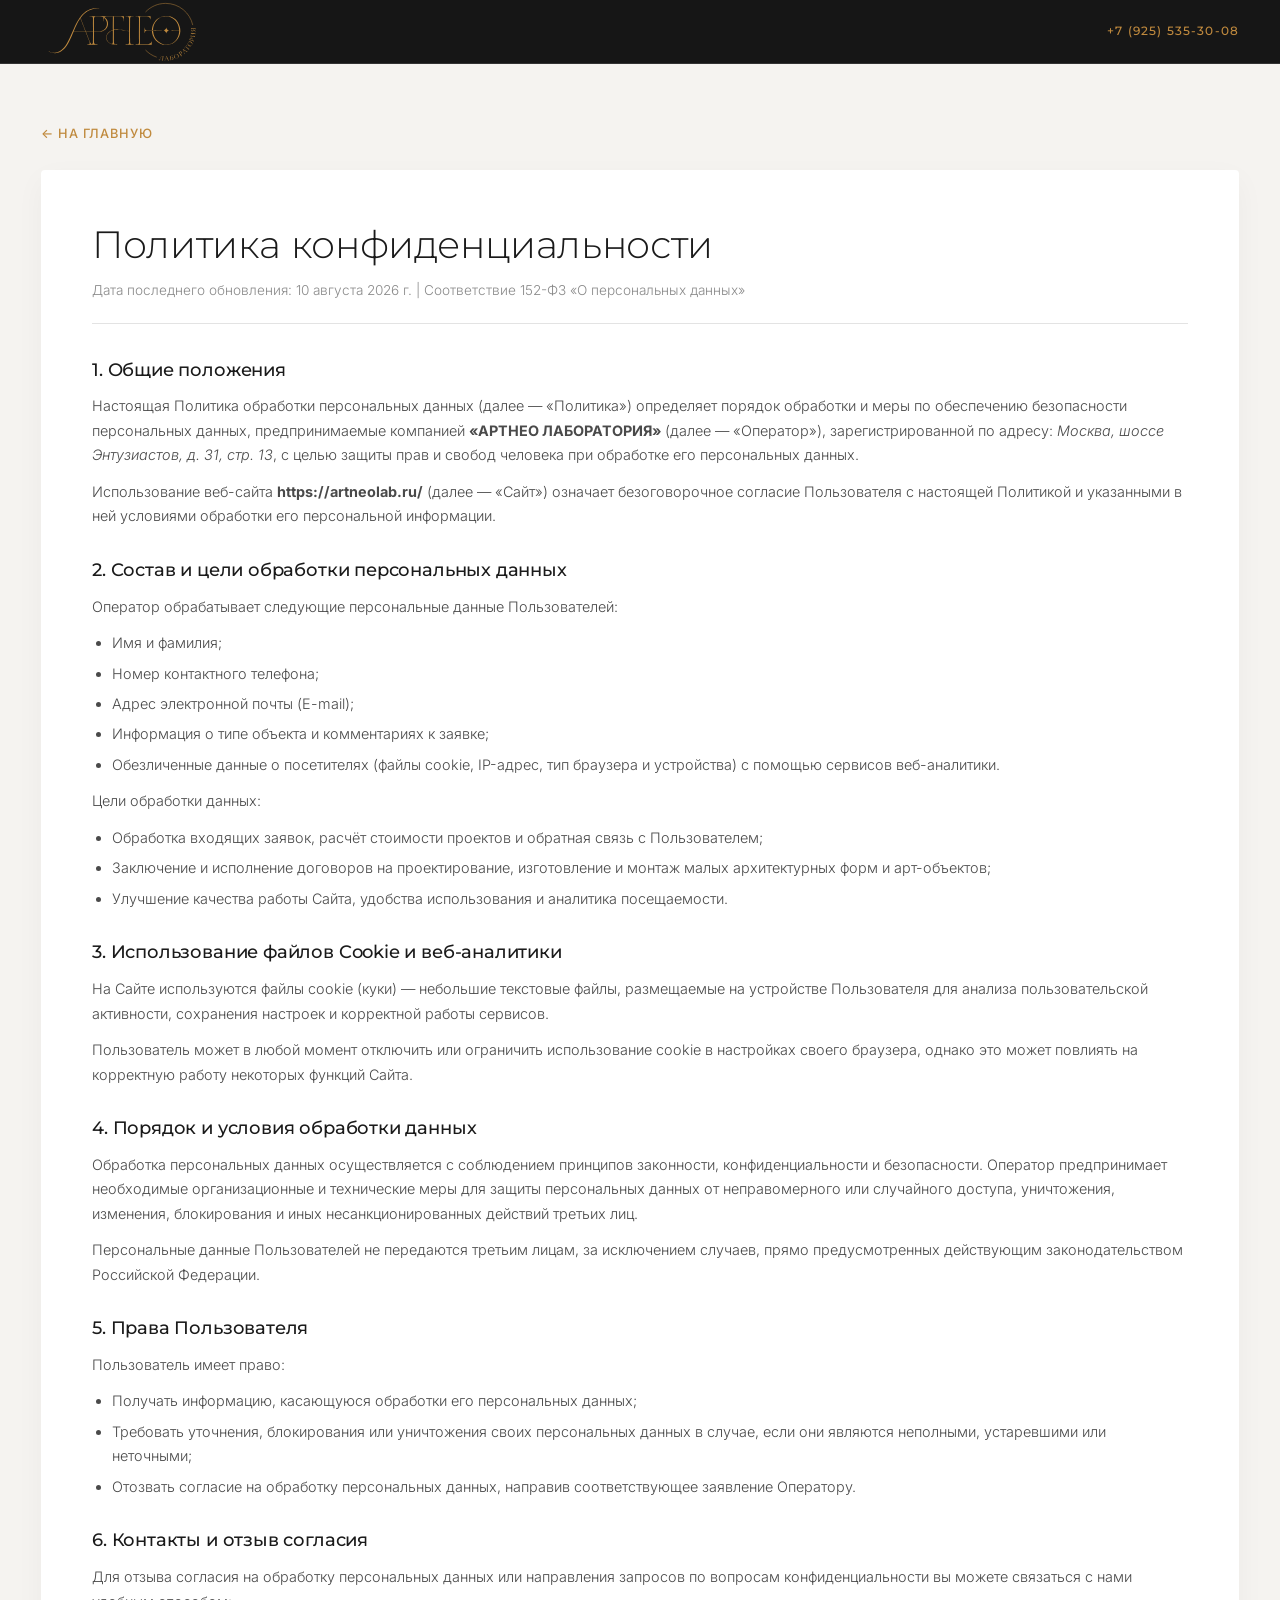
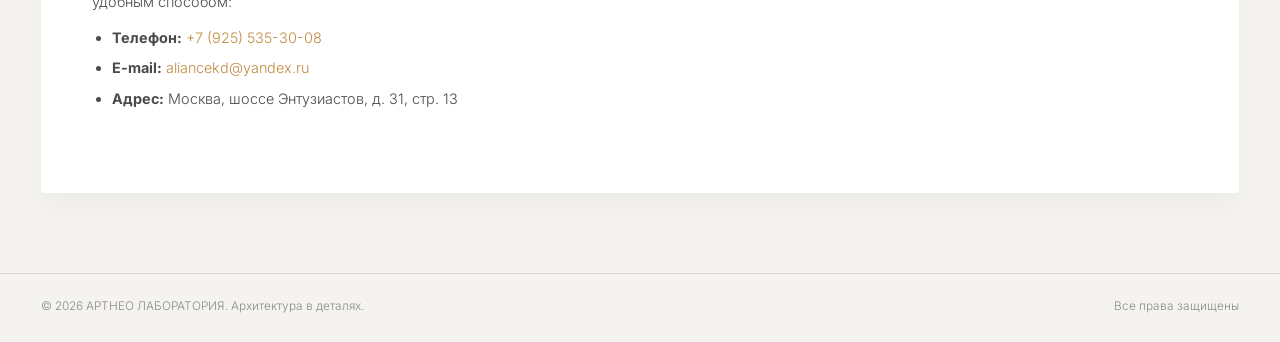
==== privacy.html @ c633f337 "Update site: navigation menu, SEO meta tags, 152-FZ privacy policy, cookie banner, webp optimization" ====
<!DOCTYPE html>
<html lang="ru">
<head>
<meta charset="UTF-8">
<meta name="viewport" content="width=device-width, initial-scale=1">
<title>Политика конфиденциальности — АРТНЕО ЛАБОРАТОРИЯ</title>
<meta name="description" content="Политика обработки персональных данных и конфиденциальности компании АРТНЕО ЛАБОРАТОРИЯ.">
<meta name="robots" content="noindex, follow">
<link rel="icon" href="assets/icons/favicon.svg" type="image/svg+xml">
<link rel="preconnect" href="https://fonts.googleapis.com">
<link rel="preconnect" href="https://fonts.gstatic.com" crossorigin>
<link href="https://fonts.googleapis.com/css2?family=Montserrat:wght@300;400;500;600&family=Inter:wght@300;400;500&display=swap" rel="stylesheet">
<link rel="stylesheet" href="css/styles.css">
<style>
.privacy-page { padding: 120px 0 80px; background: var(--light); color: var(--txt-dark); }
.privacy-card { background: #fff; padding: clamp(30px, 4vw, 60px); border-radius: 4px; box-shadow: 0 10px 30px rgba(0,0,0,0.04); }
.privacy-card h1 { font-size: clamp(1.8rem, 3vw, 2.6rem); margin-bottom: 12px; color: var(--txt-dark); }
.privacy-card p.subtitle { font-size: .85rem; color: var(--txt-soft); margin-bottom: 35px; border-bottom: 1px solid var(--line-l); padding-bottom: 20px; }
.privacy-section { margin-bottom: 30px; }
.privacy-section h2 { font-size: 1.15rem; font-weight: 500; margin-bottom: 14px; color: var(--txt-dark); }
.privacy-section p, .privacy-section ul { font-size: .9rem; line-height: 1.7; color: #4a4a4a; margin-bottom: 12px; }
.privacy-section ul { padding-left: 20px; list-style: disc; }
.privacy-section li { margin-bottom: 6px; }
.back-link { display: inline-flex; align-items: center; gap: 8px; color: var(--gold); font-size: .8rem; font-weight: 500; text-transform: uppercase; letter-spacing: .08em; margin-bottom: 25px; transition: color .3s; }
.back-link:hover { color: var(--gold-2); }
</style>
</head>
<body>

<!-- Header -->
<header class="header is-stuck" id="header">
  <div class="wrap header__inner">
    <a href="index.html" class="logo" aria-label="АРТНЕО ЛАБОРАТОРИЯ">
      <img src="assets/icons/logo-mark.svg" alt="АРТНЕО ЛАБОРАТОРИЯ">
    </a>
    <div class="header__right">
      <a href="tel:+79255353008" class="header__phone">+7 (925) 535-30-08</a>
    </div>
  </div>
</header>

<main class="privacy-page">
  <div class="wrap">
    <a href="index.html" class="back-link">&larr; На главную</a>
    
    <article class="privacy-card">
      <h1>Политика конфиденциальности</h1>
      <p class="subtitle">Дата последнего обновления: 10 августа 2026 г. | Соответствие 152-ФЗ «О персональных данных»</p>

      <div class="privacy-section">
        <h2>1. Общие положения</h2>
        <p>Настоящая Политика обработки персональных данных (далее — «Политика») определяет порядок обработки и меры по обеспечению безопасности персональных данных, предпринимаемые компанией <strong>«АРТНЕО ЛАБОРАТОРИЯ»</strong> (далее — «Оператор»), зарегистрированной по адресу: <em>Москва, шоссе Энтузиастов, д. 31, стр. 13</em>, с целью защиты прав и свобод человека при обработке его персональных данных.</p>
        <p>Использование веб-сайта <strong>https://artneolab.ru/</strong> (далее — «Сайт») означает безоговорочное согласие Пользователя с настоящей Политикой и указанными в ней условиями обработки его персональной информации.</p>
      </div>

      <div class="privacy-section">
        <h2>2. Состав и цели обработки персональных данных</h2>
        <p>Оператор обрабатывает следующие персональные данные Пользователей:</p>
        <ul>
          <li>Имя и фамилия;</li>
          <li>Номер контактного телефона;</li>
          <li>Адрес электронной почты (E-mail);</li>
          <li>Информация о типе объекта и комментариях к заявке;</li>
          <li>Обезличенные данные о посетителях (файлы cookie, IP-адрес, тип браузера и устройства) с помощью сервисов веб-аналитики.</li>
        </ul>
        <p>Цели обработки данных:</p>
        <ul>
          <li>Обработка входящих заявок, расчёт стоимости проектов и обратная связь с Пользователем;</li>
          <li>Заключение и исполнение договоров на проектирование, изготовление и монтаж малых архитектурных форм и арт-объектов;</li>
          <li>Улучшение качества работы Сайта, удобства использования и аналитика посещаемости.</li>
        </ul>
      </div>

      <div class="privacy-section">
        <h2>3. Использование файлов Cookie и веб-аналитики</h2>
        <p>На Сайте используются файлы cookie (куки) — небольшие текстовые файлы, размещаемые на устройстве Пользователя для анализа пользовательской активности, сохранения настроек и корректной работы сервисов.</p>
        <p>Пользователь может в любой момент отключить или ограничить использование cookie в настройках своего браузера, однако это может повлиять на корректную работу некоторых функций Сайта.</p>
      </div>

      <div class="privacy-section">
        <h2>4. Порядок и условия обработки данных</h2>
        <p>Обработка персональных данных осуществляется с соблюдением принципов законности, конфиденциальности и безопасности. Оператор предпринимает необходимые организационные и технические меры для защиты персональных данных от неправомерного или случайного доступа, уничтожения, изменения, блокирования и иных несанкционированных действий третьих лиц.</p>
        <p>Персональные данные Пользователей не передаются третьим лицам, за исключением случаев, прямо предусмотренных действующим законодательством Российской Федерации.</p>
      </div>

      <div class="privacy-section">
        <h2>5. Права Пользователя</h2>
        <p>Пользователь имеет право:</p>
        <ul>
          <li>Получать информацию, касающуюся обработки его персональных данных;</li>
          <li>Требовать уточнения, блокирования или уничтожения своих персональных данных в случае, если они являются неполными, устаревшими или неточными;</li>
          <li>Отозвать согласие на обработку персональных данных, направив соответствующее заявление Оператору.</li>
        </ul>
      </div>

      <div class="privacy-section">
        <h2>6. Контакты и отзыв согласия</h2>
        <p>Для отзыва согласия на обработку персональных данных или направления запросов по вопросам конфиденциальности вы можете связаться с нами удобным способом:</p>
        <ul>
          <li><strong>Телефон:</strong> <a href="tel:+79255353008" style="color:var(--gold);">+7 (925) 535-30-08</a></li>
          <li><strong>E-mail:</strong> <a href="mailto:aliancekd@yandex.ru" style="color:var(--gold);">aliancekd@yandex.ru</a></li>
          <li><strong>Адрес:</strong> Москва, шоссе Энтузиастов, д. 31, стр. 13</li>
        </ul>
      </div>
    </article>
  </div>
</main>

<footer class="footer">
  <div class="wrap footer__inner">
    <span>© 2026 АРТНЕО ЛАБОРАТОРИЯ. Архитектура в деталях.</span>
    <span>Все права защищены</span>
  </div>
</footer>

</body>
</html>
---- css/styles.css ----
:root{
  --black:#0D0D0D;
  --black-2:#141414;
  --black-3:#1C1C1C;
  --light:#F5F3F0;
  --light-2:#EAE7E2;
  --white:#FFFFFF;
  --gold:#C08A3E;
  --gold-2:#D9A85C;
  --txt-dark:#1A1A1A;
  --txt-soft:#8A8A8A;
  --txt-light:rgba(255,255,255,.62);
  --line-d:rgba(255,255,255,.12);
  --line-l:rgba(26,26,26,.12);
  --head:96px;
  --ease:cubic-bezier(.22,.61,.36,1);
}

*,*::before,*::after{box-sizing:border-box}
html{scroll-behavior:smooth}
body{
  margin:0;background:var(--black);color:var(--white);
  font-family:'Inter',system-ui,sans-serif;font-size:15px;line-height:1.75;font-weight:300;
  -webkit-font-smoothing:antialiased;overflow-x:hidden;
}
img{max-width:100%;display:block}
a{color:inherit;text-decoration:none}
ul,ol{margin:0;padding:0;list-style:none}
p{margin:0 0 1em}
section[id]{scroll-margin-top:var(--head)}

h1,h2,h3{font-family:'Montserrat',sans-serif;font-weight:300;margin:0;line-height:1.18;letter-spacing:-.01em}
h1{font-size:clamp(2.1rem,4vw,3.9rem)}
h2{font-size:clamp(1.7rem,3vw,2.9rem)}
h3{font-size:.86rem;font-weight:500;letter-spacing:.06em;text-transform:uppercase;line-height:1.45}

.wrap{max-width:1440px;margin:0 auto;padding:0 clamp(20px,3.2vw,56px);width:100%}
.section{padding:clamp(60px,6.5vw,110px) 0}
.section--top0{padding-top:0}
.section--light{background:var(--light);color:var(--txt-dark)}

.eyebrow{
  font-family:'Montserrat',sans-serif;font-size:.66rem;font-weight:500;letter-spacing:.28em;
  text-transform:uppercase;color:var(--gold);margin:0 0 22px;
}
.eyebrow--dark{color:var(--txt-dark);opacity:.55}
.secbar{display:flex;align-items:center;justify-content:space-between;gap:20px;
  padding-bottom:22px;border-bottom:1px solid var(--line-l);margin-bottom:clamp(22px,2.6vw,38px)}
.secbar .eyebrow{margin:0}

/* --------- Кнопки --------- */
.btn{
  display:inline-flex;align-items:center;justify-content:center;gap:12px;
  padding:16px 34px;font-family:'Montserrat',sans-serif;font-size:.68rem;font-weight:500;
  letter-spacing:.18em;text-transform:uppercase;border:1px solid transparent;
  cursor:pointer;transition:.35s var(--ease);
}
.btn--gold{background:var(--gold);color:#fff}
.btn--gold:hover{background:var(--gold-2)}
.btn--link{padding:16px 0;color:#fff;background:none}
.btn--link img{width:22px;transition:.3s var(--ease)}
.btn--link:hover img{transform:translateX(6px)}
.btn--link-dark{color:var(--txt-dark);padding:0;font-size:.64rem}
.btn--wide{width:100%}

/* ================= ШАПКА ================= */
.header{
  position:fixed;inset:0 0 auto 0;z-index:70;height:var(--head);
  display:flex;align-items:center;transition:.4s var(--ease);
  background:linear-gradient(rgba(13,13,13,.72),rgba(13,13,13,0));
}
.header.is-stuck{background:rgba(13,13,13,.96);height:64px;backdrop-filter:blur(10px);border-bottom:1px solid var(--line-d)}
.header__inner{display:flex;align-items:center;justify-content:space-between;gap:24px}
.logo{display:flex;align-items:center;margin-top:12px;transition:.4s var(--ease)}
.logo img{width:230px;max-height:85px;height:auto;object-fit:contain;transition:.4s var(--ease)}
.header.is-stuck .logo{margin-top:0}
.header.is-stuck .logo img{width:170px;max-height:60px}

.nav{display:flex;align-items:center;gap:clamp(18px,2.4vw,42px)}
.nav__link{font-family:'Montserrat',sans-serif;font-size:.64rem;font-weight:400;
  letter-spacing:.2em;text-transform:uppercase;color:rgba(255,255,255,.72);
  padding:6px 0;border-bottom:1px solid transparent;transition:.3s var(--ease)}
.nav__link:hover{color:#fff}
.nav__link.is-active{color:#fff;border-bottom-color:var(--gold)}
.nav__phone--mob{display:none}

.header__right{display:flex;align-items:center;gap:18px}
.header__phone{font-family:'Montserrat',sans-serif;font-size:.72rem;font-weight:500;letter-spacing:.1em;color:var(--gold);transition:color .3s var(--ease)}
.header__phone:hover{color:var(--gold-2)}
.burger{display:none;width:42px;height:42px;border-radius:50%;background:var(--black-3);border:1px solid var(--line-d);
  position:relative;cursor:pointer;flex:none;transition:.3s var(--ease)}
.burger:hover{background:var(--gold);border-color:var(--gold)}
.burger span{position:absolute;left:12px;width:18px;height:1.4px;background:#fff;transition:.3s var(--ease)}
.burger span:nth-child(1){top:15px}.burger span:nth-child(2){top:20px}.burger span:nth-child(3){top:25px}
.burger.is-open span:nth-child(1){transform:translateY(5px) rotate(45deg)}
.burger.is-open span:nth-child(2){opacity:0}
.burger.is-open span:nth-child(3){transform:translateY(-5px) rotate(-45deg)}
.overlay{position:fixed;inset:0;background:rgba(13,13,13,.7);opacity:0;visibility:hidden;transition:.35s;z-index:65}
.overlay.is-visible{opacity:1;visibility:visible}

/* ================= HERO ================= */
.hero{position:relative;min-height:100svh;display:flex;align-items:center;overflow:hidden;background:var(--black)}
.hero__media{position:absolute;inset:0}
.hero__media img{width:100%;height:100%;object-fit:cover}
.hero__media::after{content:"";position:absolute;inset:0;
  background:linear-gradient(90deg,rgba(10,10,10,.94) 0%,rgba(10,10,10,.72) 38%,rgba(10,10,10,.15) 78%),
             linear-gradient(rgba(10,10,10,.55),rgba(10,10,10,.2) 40%,rgba(10,10,10,.75))}
.hero__inner{position:relative;z-index:2;padding-top:var(--head)}
.hero h1{margin-bottom:26px;max-width:14em}
.hero__lead{color:var(--txt-light);font-size:.92rem;line-height:1.95;margin-bottom:34px}
.hero__actions{display:flex;flex-wrap:wrap;align-items:center;gap:clamp(14px,2vw,34px)}
.marquee{position:absolute;left:0;bottom:0;width:100%;z-index:2;overflow:hidden;
  display:flex;white-space:nowrap;padding:16px 0;
  border-top:1px solid rgba(255,255,255,.06);background:rgba(10,10,10,.4)}
.marquee__track{display:flex;animation:marquee 45s linear infinite}
.marquee:hover .marquee__track{animation-play-state:paused}
.marquee span{font-family:'Montserrat',sans-serif;font-size:.62rem;font-weight:400;
  letter-spacing:.26em;text-transform:uppercase;color:rgba(255,255,255,.45)}
.marquee i{font-style:normal;color:var(--gold);margin:0 14px}
@keyframes marquee{0%{transform:translateX(0)}100%{transform:translateX(-50%)}}

/* ================= О КОМПАНИИ + ЦИФРЫ ================= */
.about{display:grid;grid-template-columns:1fr 1fr;background:var(--black-2);align-items:stretch}
.about__left{display:flex;flex-direction:column;justify-content:center;
  gap:clamp(60px,10vw,140px);
  padding-top:clamp(60px,8vw,110px);padding-bottom:clamp(60px,8vw,110px);
  padding-left:clamp(20px,3.2vw,56px);
  padding-right:max(clamp(20px,3.2vw,56px), calc((100vw - 1440px)/2 + clamp(20px,3.2vw,56px)))}
.about h2{margin-bottom:30px}
.stats{display:flex;flex-wrap:wrap;gap:clamp(34px,5vw,70px);min-width:170px}
.stats__num{display:block;font-family:'Montserrat',sans-serif;font-size:clamp(2.6rem,4.6vw,4.2rem);
  font-weight:300;color:var(--gold);line-height:1}
.stats__num i{font-style:normal}
.stats__txt{display:block;font-size:.82rem;color:var(--txt-light);line-height:1.5;margin-top:8px}

.about__media{position:relative;margin:0;overflow:hidden}
.about__media img{width:100%;height:100%;object-fit:cover;transition:transform 1.4s var(--ease)}
.about__media::after{content:"";position:absolute;inset:0;pointer-events:none;
  background:linear-gradient(270deg,var(--black-2) 0%,rgba(20,20,20,.65) 24%,transparent 55%),
             linear-gradient(0deg,var(--black-2) 0%,transparent 20%),
             linear-gradient(180deg,var(--black-2) 0%,transparent 20%)}
.about__media:hover img{transform:scale(1.04)}

/* ================= ПРОЕКТЫ (мозаика) ================= */
.mosaic{display:grid;grid-template-columns:1.15fr 1fr 1fr;grid-auto-rows:clamp(180px,17vw,250px);gap:clamp(10px,1.1vw,18px)}
.pcard{position:relative;overflow:hidden;background:var(--black-3)}
.pcard--tall{grid-row:span 2}
.pcard a{display:block;height:100%}
.pcard img{width:100%;height:100%;object-fit:cover;transition:transform 1.1s var(--ease)}
.pcard::after{content:"";position:absolute;inset:0;pointer-events:none;
  background:linear-gradient(transparent 42%,rgba(8,8,8,.82))}
.pcard:hover img{transform:scale(1.06)}
.pcard__body{position:absolute;left:clamp(16px,1.6vw,26px);bottom:clamp(16px,1.6vw,24px);z-index:2;color:#fff}
.pcard__body h3{margin-bottom:5px}
.pcard__body p{margin:0;font-size:.74rem;color:rgba(255,255,255,.6)}
.pcard__arrow{position:absolute;right:clamp(16px,1.6vw,26px);bottom:clamp(16px,1.6vw,24px);z-index:2;
  width:34px;height:34px;display:grid;place-items:center;opacity:.55;transition:.35s var(--ease)}
.pcard__arrow img{width:22px}
.pcard:hover .pcard__arrow{opacity:1;transform:translateX(5px)}

/* ================= БЕГУЩАЯ СТРОКА ================= */
.ticker{
  width:100%;
  overflow:hidden;
  background:var(--black-2);
  border:1px solid var(--line-d);
  padding:16px 0;
  margin-top:clamp(20px,2.2vw,32px);
  user-select:none;
}
.ticker__track{
  display:flex;
  width:max-content;
  animation:ticker 34s linear infinite;
}
.ticker:hover .ticker__track{
  animation-play-state:paused;
}
.ticker__group{
  display:flex;
  align-items:center;
  white-space:nowrap;
  flex-shrink:0;
}
.ticker__group span{
  font-family:'Montserrat',sans-serif;
  font-size:clamp(.8rem,1.05vw,1rem);
  font-weight:500;
  letter-spacing:.16em;
  text-transform:uppercase;
  color:rgba(255,255,255,.9);
}
.ticker__sep{
  font-style:normal;
  color:var(--gold);
  margin:0 clamp(20px,2.5vw,36px);
  font-size:.72rem;
  flex:none;
  display:inline-block;
  opacity:.9;
}
@keyframes ticker{
  0%{transform:translateX(0);}
  100%{transform:translateX(-50%);}
}

/* ================= НАПРАВЛЕНИЯ ================= */
.dirs{display:grid;grid-template-columns:repeat(6,1fr);gap:clamp(10px,1.1vw,18px)}
.dir{position:relative;display:block;overflow:hidden;aspect-ratio:3/4;background:var(--black-3)}
.dir img{width:100%;height:100%;object-fit:cover;transition:transform 1.1s var(--ease)}
.dir::after{content:"";position:absolute;inset:0;background:linear-gradient(transparent 38%,rgba(8,8,8,.88))}
.dir:hover img{transform:scale(1.07)}
.dir h3{
  position:absolute;left:10px;right:10px;bottom:14px;z-index:2;
  color:#fff;
  font-size:clamp(.82rem,0.92vw,1.02rem);
  letter-spacing:.03em;
  font-weight:600;
  line-height:1.22;
  text-shadow:0 2px 8px rgba(0,0,0,0.85);
  word-break:break-word;
  transform-origin:left bottom;
  transition:all .35s var(--ease);
}
.dir:hover h3{
  color:var(--gold);
  font-size:clamp(.92rem,1.05vw,1.16rem);
  transform:translateY(-2px);
}

.ggrid{
  display:grid;
  grid-template-columns:repeat(4,1fr);
  grid-template-rows:repeat(4,clamp(140px,13.5vw,210px));
  gap:clamp(12px,1.2vw,20px);
}
.gcard{position:relative;margin:0;overflow:hidden;cursor:zoom-in;background:var(--light-2)}
.gcard:nth-child(1){grid-column:1 / 3;grid-row:1 / 3}
.gcard:nth-child(2){grid-column:3 / 4;grid-row:1 / 3}
.gcard:nth-child(3){grid-column:4 / 5;grid-row:1 / 2}
.gcard:nth-child(4){grid-column:4 / 5;grid-row:2 / 4}
.gcard:nth-child(5){grid-column:1 / 2;grid-row:3 / 4}
.gcard:nth-child(6){grid-column:2 / 3;grid-row:3 / 5}
.gcard:nth-child(7){grid-column:3 / 4;grid-row:3 / 4}
.gcard:nth-child(8){grid-column:1 / 2;grid-row:4 / 5}
.gcard:nth-child(9){grid-column:3 / 5;grid-row:4 / 5}
.gcard img, .gcard video{width:100%;height:100%;object-fit:cover;transition:transform 1.1s var(--ease);display:block}
.gcard:hover img, .gcard:hover video{transform:scale(1.06)}

/* Видео-плашка VK Fest */
.gcard__video-overlay{
  position:absolute;inset:0;
  background:rgba(0,0,0,0.80);
  display:flex;align-items:center;justify-content:center;
  pointer-events:none;z-index:2;
  transition:background .35s var(--ease);
}
.gcard:hover .gcard__video-overlay{
  background:rgba(0,0,0,0.65);
}
.gcard__badge{
  padding:14px 30px;
  background:var(--gold);
  color:#fff;
  display:inline-flex;align-items:center;justify-content:center;
  text-align:center;
  border-radius:2px;
  box-shadow:0 8px 24px rgba(0,0,0,0.4);
  transition:transform .35s var(--ease), background .35s var(--ease);
}
.gcard__badge span{
  font-family:'Montserrat',sans-serif;
  font-size:.85rem;
  font-weight:600;
  letter-spacing:.14em;
  text-transform:uppercase;
}
.gcard:hover .gcard__badge{
  transform:scale(1.08);
  background:var(--gold-2);
}

/* Плашка Видео с золотой иконкой */
.gcard__play-tag{
  position:absolute;right:14px;bottom:14px;z-index:4;
  background:rgba(20,20,20,0.85);
  backdrop-filter:blur(6px);
  padding:6px 12px;
  border-radius:3px;
  display:inline-flex;align-items:center;gap:8px;
  color:#fff;
  font-family:'Montserrat',sans-serif;
  font-size:.7rem;
  font-weight:400;
  letter-spacing:.05em;
  pointer-events:none;
  box-shadow:0 4px 16px rgba(0,0,0,0.4);
  transition:transform .35s var(--ease), background .35s var(--ease);
}
.gcard__play-tag svg{
  width:16px;height:16px;
  flex:none;
  display:block;
}
.gcard:hover .gcard__play-tag{
  transform:scale(1.05);
  background:rgba(10,10,10,0.95);
}

/* ================= КАК МЫ РАБОТАЕМ ================= */
.process{background:var(--black-2);position:relative;overflow:hidden}
.process .wrap{position:relative;z-index:1}
.process__bg-statue{position:absolute;top:0;right:6%;height:130%;object-fit:contain;transform:scaleX(-1);opacity:0.35;pointer-events:none;z-index:0}
.process .eyebrow{margin-bottom:clamp(30px,3.4vw,52px)}
.steps{display:grid;grid-template-columns:repeat(5,1fr);gap:clamp(16px,2vw,34px)}
.step{padding-right:clamp(12px,1.6vw,26px);border-right:1px solid var(--line-d)}
.step:last-child{border-right:0}
.step__num{display:block;font-family:'Montserrat',sans-serif;font-size:clamp(1.7rem,2.4vw,2.4rem);
  font-weight:300;color:var(--gold);line-height:1;margin-bottom:16px}
.step h3{color:#fff;margin-bottom:10px}
.step p{margin:0;font-size:.76rem;color:var(--txt-light);line-height:1.7}

/* ================= ЗАЯВКА + КОНТАКТЫ ================= */
.cta{background:var(--light);color:var(--txt-dark);position:relative;overflow:hidden;padding-bottom:0 !important;}
.cta__grid{display:grid;grid-template-columns:1.1fr 1fr;gap:clamp(30px,4.5vw,70px);align-items:center;}

/* Left Column */
.cta__left{padding:60px 0;}
.cta__eyebrow{font-size:.7rem;text-transform:uppercase;letter-spacing:.08em;color:var(--gold);display:flex;align-items:center;gap:15px;margin-bottom:30px}
.cta__eyebrow::before{content:"";width:40px;height:1px;background:var(--gold)}
.cta__left h2{font-family:'Montserrat',sans-serif;font-size:clamp(2.4rem,4.5vw,3.6rem);line-height:1.15;font-weight:300;font-style:normal;color:var(--txt-dark);margin-bottom:20px;letter-spacing:-.02em}
.cta__left h2 .cta__gold{color:var(--gold);font-style:normal}
.cta__sub{font-size:.85rem;line-height:1.6;color:var(--txt-soft);margin-bottom:45px;max-width:320px}

.cta__contacts{border-top:1px solid var(--line-l);padding-top:20px}
.cline-row{display:flex;align-items:center;border-bottom:1px solid var(--line-l);padding:14px 0}
.cline-lbl{font-size:.65rem;text-transform:uppercase;letter-spacing:.05em;color:var(--txt-soft);width:120px;flex:none}
.cline{font-size:.85rem;color:var(--txt-dark);transition:.3s;text-decoration:none}
.cline:hover{color:var(--gold)}
.cline--static:hover{color:inherit}

/* Right Column (Form) */
.cta__right{background:#0a0c0b;color:#fff;padding:45px 55px;display:flex;flex-direction:column;justify-content:center;margin:30px 0;width:100%;}

/* Bottom Logo */
.cta__logo-bottom{display:flex;justify-content:center;padding:35px 0 50px;width:100%;}
.cta__logo-bottom .cta__logo{width:160px !important;height:auto;filter:drop-shadow(0 10px 20px rgba(0,0,0,0.12));}
.form__title{font-size:2.2rem;font-weight:400;color:var(--gold);font-family:'Lora',serif;margin-bottom:25px}

.form--dark .form__row{display:grid;grid-template-columns:1fr 1fr;gap:20px;margin-bottom:15px}
.form--dark .field{display:block;margin-bottom:15px}
.form--dark .field--full{margin-bottom:20px}
.form--dark .field__lbl{display:block;font-size:.6rem;text-transform:uppercase;letter-spacing:.05em;color:#7a7d7b;margin-bottom:8px}

.form--dark input, .form--dark select, .form--dark textarea{
  width:100%;padding:10px 0;background:transparent;border:none;border-bottom:1px solid #2a2c2b;
  color:#fff;font-family:inherit;font-size:.9rem;transition:.3s var(--ease);
}
.form--dark input:focus, .form--dark select:focus, .form--dark textarea:focus{
  outline:none;border-color:var(--gold)
}
.form--dark select{appearance:none;cursor:pointer;background:url('data:image/svg+xml;utf8,<svg width="10" height="6" fill="none" xmlns="http://www.w3.org/2000/svg"><path d="M1 1l4 4 4-4" stroke="%237a7d7b" stroke-width="1.5"/></svg>') no-repeat right center}
.form--dark select option{background:#0a0c0b;color:#fff}
.form--dark input::placeholder{color:#5a5c5b}

.form__footer{display:flex;justify-content:space-between;align-items:flex-end;margin-top:20px;padding-top:15px}
.form__policy{font-size:.65rem;color:#5a5c5b;max-width:180px;line-height:1.5}
.btn--text{background:none;border:none;color:#fff;font-size:.7rem;text-transform:uppercase;letter-spacing:.08em;font-weight:600;display:flex;align-items:center;gap:12px;cursor:pointer;padding:0;transition:.3s}
.btn--text:hover{color:var(--gold)}
.btn--text img{width:16px}
.field__error{display:none;font-style:normal;font-size:.72rem;color:#B4552F;margin-top:5px}
.field.has-error .field__error{display:block}
.field.has-error input{border-color:#B4552F}
.form__status{margin:10px 0 0;font-size:.8rem;color:var(--gold)}

/* ================= ПОДВАЛ ================= */
.footer{background:var(--light);padding:22px 0 26px;border-top:1px solid var(--line-l);
  color:var(--txt-soft);font-size:.74rem}
.footer__inner{display:flex;justify-content:space-between;gap:16px;flex-wrap:wrap}
.footer a:hover{color:var(--gold)}

/* ================= ЛАЙТБОКС ================= */
.lightbox{position:fixed;inset:0;z-index:90;background:rgba(8,8,8,.95);
  display:none;align-items:center;justify-content:center;padding:40px}
.lightbox.is-open{display:flex}
.lightbox img{max-width:90vw;max-height:86vh;object-fit:contain}
.lightbox__close,.lightbox__nav{position:absolute;background:none;border:0;color:#fff;cursor:pointer;line-height:1}
.lightbox__close{top:20px;right:28px;font-size:2.4rem}
.lightbox__nav{top:50%;transform:translateY(-50%);font-size:3.2rem;padding:0 18px;opacity:.65}
.lightbox__nav:hover{opacity:1}
.lightbox__nav--prev{left:6px}.lightbox__nav--next{right:6px}

/* ================= АНИМАЦИЯ ================= */
.reveal{opacity:0;transform:translateY(26px);transition:opacity .85s var(--ease),transform .85s var(--ease)}
.reveal.is-visible{opacity:1;transform:none}
@media (prefers-reduced-motion:reduce){.reveal{opacity:1;transform:none;transition:none}html{scroll-behavior:auto}}

/* ================= АДАПТИВ ================= */
@media (max-width:1280px){
  .cta__grid{grid-template-columns:1fr;row-gap:30px;}
  .cta__left{padding:40px 0 0;}
  .cta__right{padding:45px 35px;margin:0;}
  .cta__logo-bottom{padding:25px 0 40px;}
}
@media (max-width:1100px){
  .burger{display:flex}
  .header__phone{display:none}
  .nav{position:fixed;inset:0 auto 0 0;width:300px;transform:translateX(-100%);
    flex-direction:column;align-items:flex-start;justify-content:center;gap:22px;
    background:var(--black-2);padding:80px 34px;z-index:68;transition:transform .4s var(--ease)}
  .nav.is-open{transform:none}
  .nav__link{font-size:.78rem}
  .nav__phone--mob{display:block;margin-top:14px;color:var(--gold);font-family:'Montserrat',sans-serif;
    font-size:.8rem;letter-spacing:.08em}
  .mosaic{grid-template-columns:1fr 1fr}
  .pcard--tall{grid-row:span 2}
  .dirs{grid-template-columns:repeat(3,1fr)}
  .steps{grid-template-columns:repeat(3,1fr);row-gap:30px}
  .step:nth-child(3){border-right:0}
  .about{grid-template-columns:1fr}
  .about__media img{min-height:300px;max-height:400px}
  .ggrid{
    grid-template-columns:repeat(4,1fr);
    grid-template-rows:repeat(4,clamp(120px,14vw,180px));
  }
}
@media (max-width:720px){
  :root{--head:75px}
  .logo img{width:160px;max-height:55px}
  .hero{min-height:auto;padding:110px 0 90px}
  .hero__media::after{background:linear-gradient(rgba(10,10,10,.72),rgba(10,10,10,.9))}
  .stats{flex-direction:row;flex-wrap:wrap;gap:24px}
  .stats li{min-width:100px}
  .mosaic,.dirs{grid-template-columns:1fr 1fr}
  .pcard--tall{grid-row:span 1;grid-column:span 2}
  .steps{grid-template-columns:1fr;row-gap:0}
  .step{border-right:0;border-bottom:1px solid var(--line-d);padding:18px 0}
  .step:last-child{border-bottom:0}
  .cta__grid{grid-template-columns:1fr}
  .cta__left{padding:60px 20px;}
  .cta__right{padding:60px 20px;}
  .cta__media{display:none}
  .ggrid{
    grid-template-columns:1fr 1fr;
    grid-template-rows:auto;
    grid-auto-rows:160px;
  }
  .gcard:nth-child(1){grid-column:1 / 3;grid-row:span 2}
  .gcard:nth-child(2){grid-column:1 / 2;grid-row:span 2}
  .gcard:nth-child(3){grid-column:2 / 3;grid-row:span 1}
  .gcard:nth-child(4){grid-column:2 / 3;grid-row:span 2}
  .gcard:nth-child(5){grid-column:1 / 2;grid-row:span 1}
  .gcard:nth-child(6){grid-column:1 / 2;grid-row:span 2}
  .gcard:nth-child(7){grid-column:2 / 3;grid-row:span 1}
  .gcard:nth-child(8){grid-column:2 / 3;grid-row:span 1}
  .gcard:nth-child(9){grid-column:1 / 3;grid-row:span 1}
  .btn{width:100%}
  .btn--link{width:auto}
  .footer__inner{flex-direction:column;gap:6px}
}

/* ================= UVEДОМЛЕНИЕ О COOKIE ================= */
.cookie-banner{
  position:fixed;bottom:24px;left:24px;right:auto;max-width:520px;z-index:99;
  background:rgba(20,20,20,0.95);backdrop-filter:blur(12px);border:1px solid var(--line-d);
  border-radius:6px;padding:18px 24px;box-shadow:0 12px 36px rgba(0,0,0,0.5);
  opacity:0;transform:translateY(20px);visibility:hidden;
  transition:opacity .4s var(--ease), transform .4s var(--ease), visibility .4s;
}
.cookie-banner.is-visible{
  opacity:1;transform:translateY(0);visibility:visible;
}
.cookie-banner__inner{
  display:flex;align-items:center;justify-content:space-between;gap:20px;
}
.cookie-banner__text{
  margin:0;font-size:.76rem;color:var(--txt-light);line-height:1.5;
}
.cookie-banner__text a{
  color:var(--gold);text-decoration:underline;text-underline-offset:3px;
}
.cookie-banner__text a:hover{
  color:var(--gold-2);
}
.cookie-banner__btn{
  padding:10px 22px;font-size:.65rem;flex:none;
}
@media(max-width:600px){
  .cookie-banner{bottom:16px;left:16px;right:16px;max-width:none;}
  .cookie-banner__inner{flex-direction:column;align-items:flex-start;gap:12px;}
  .cookie-banner__btn{width:100%;}
}
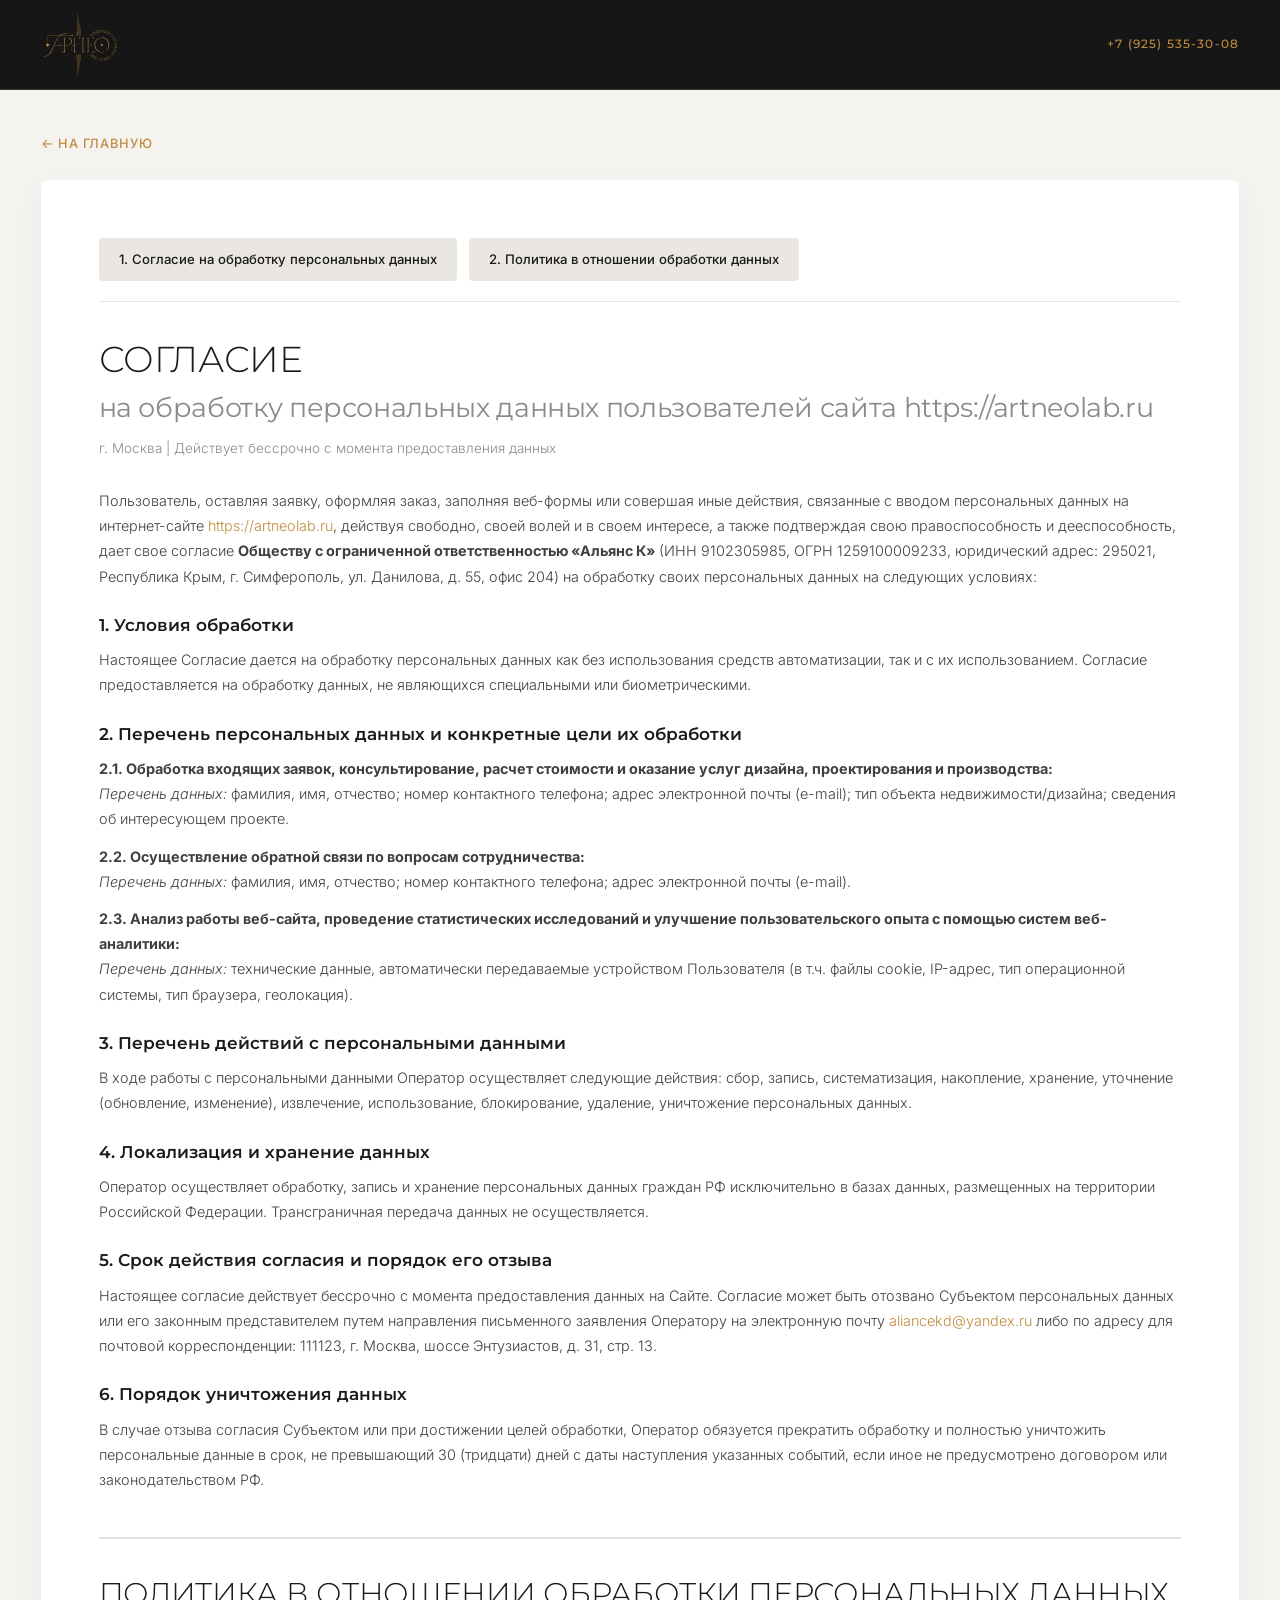
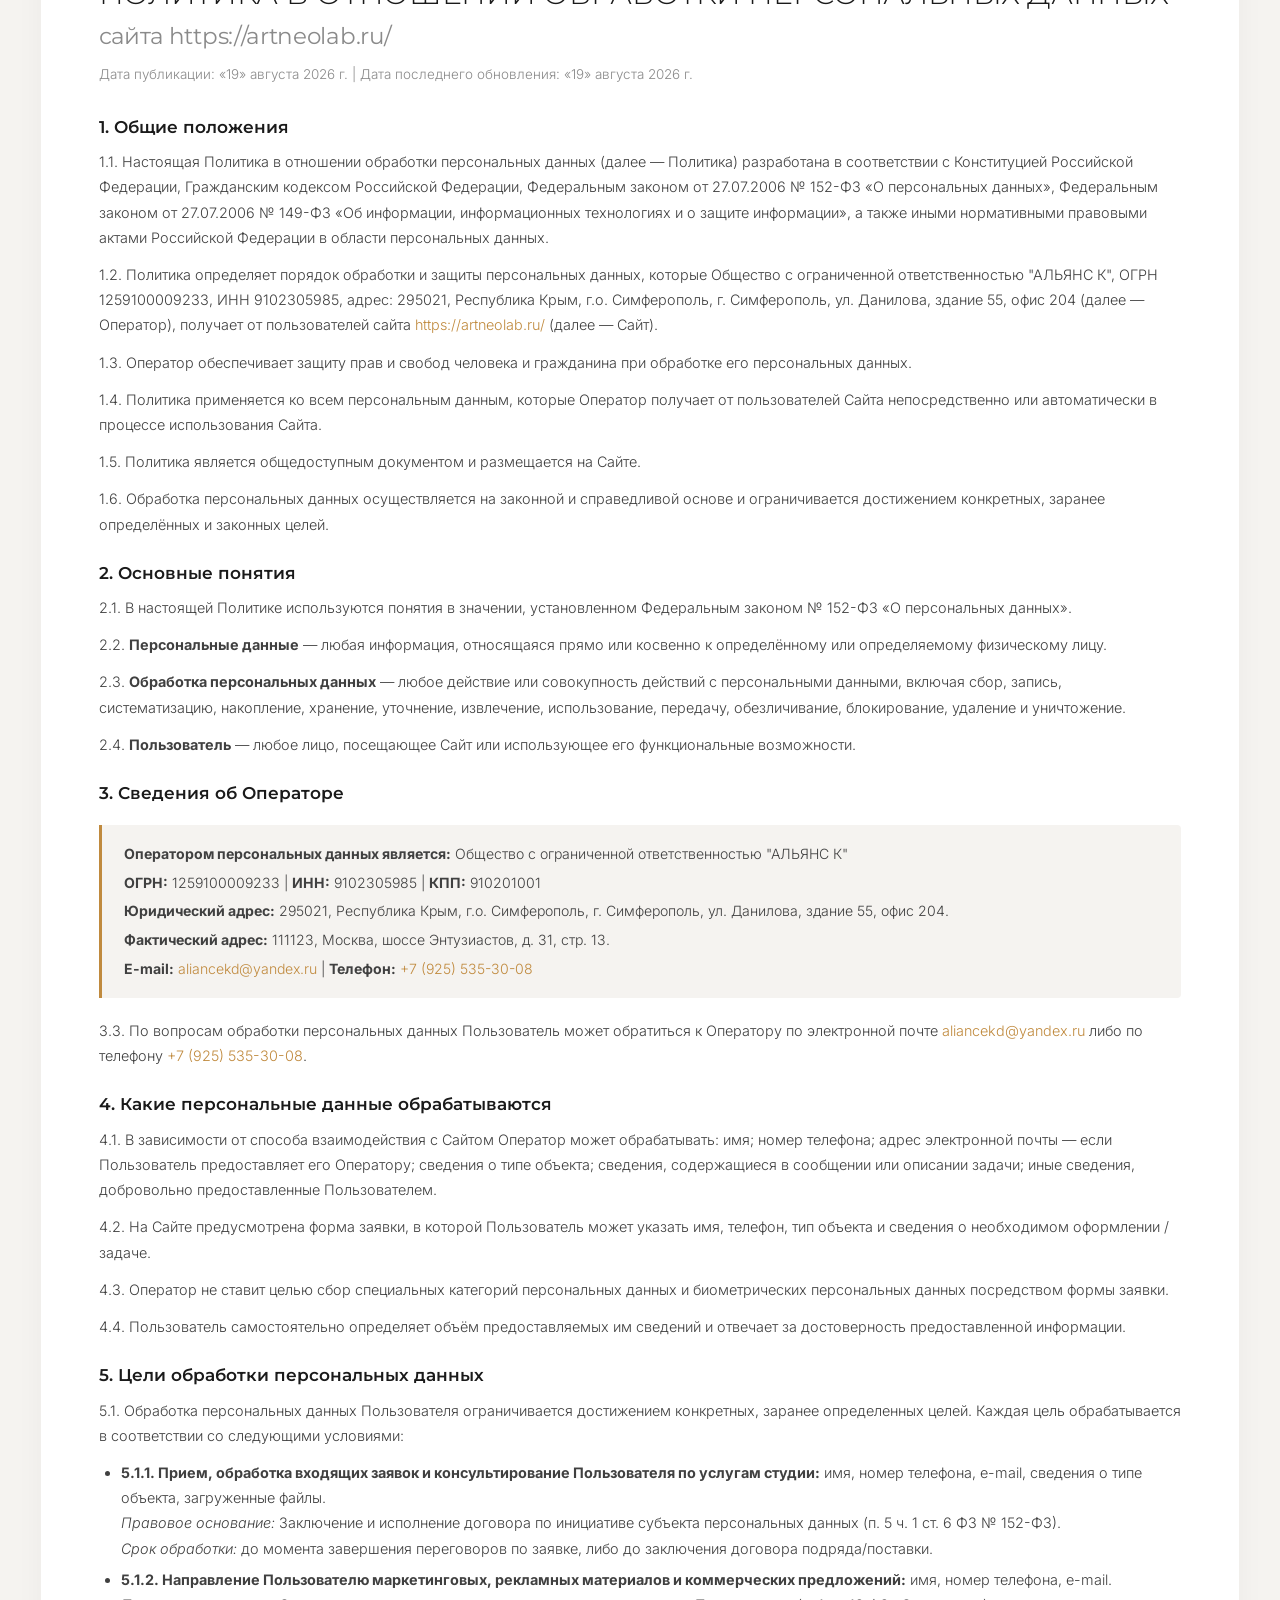
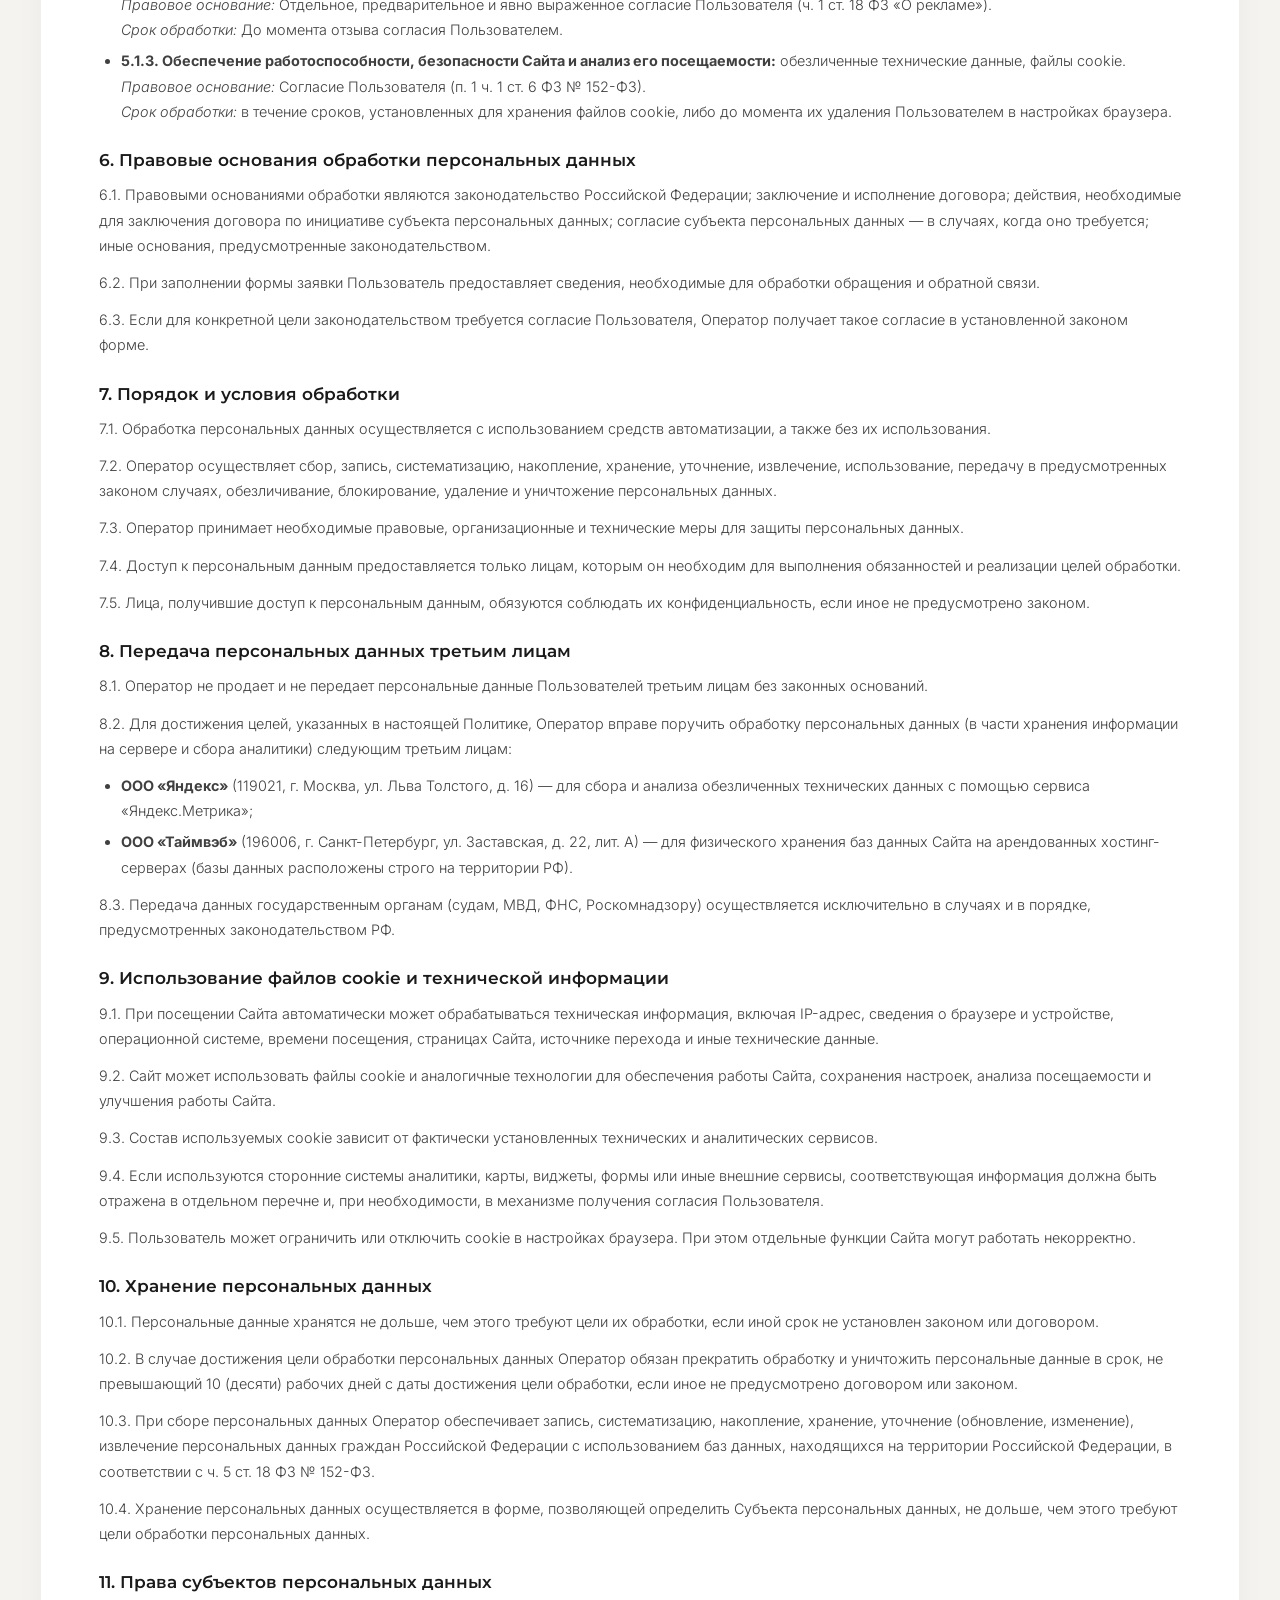
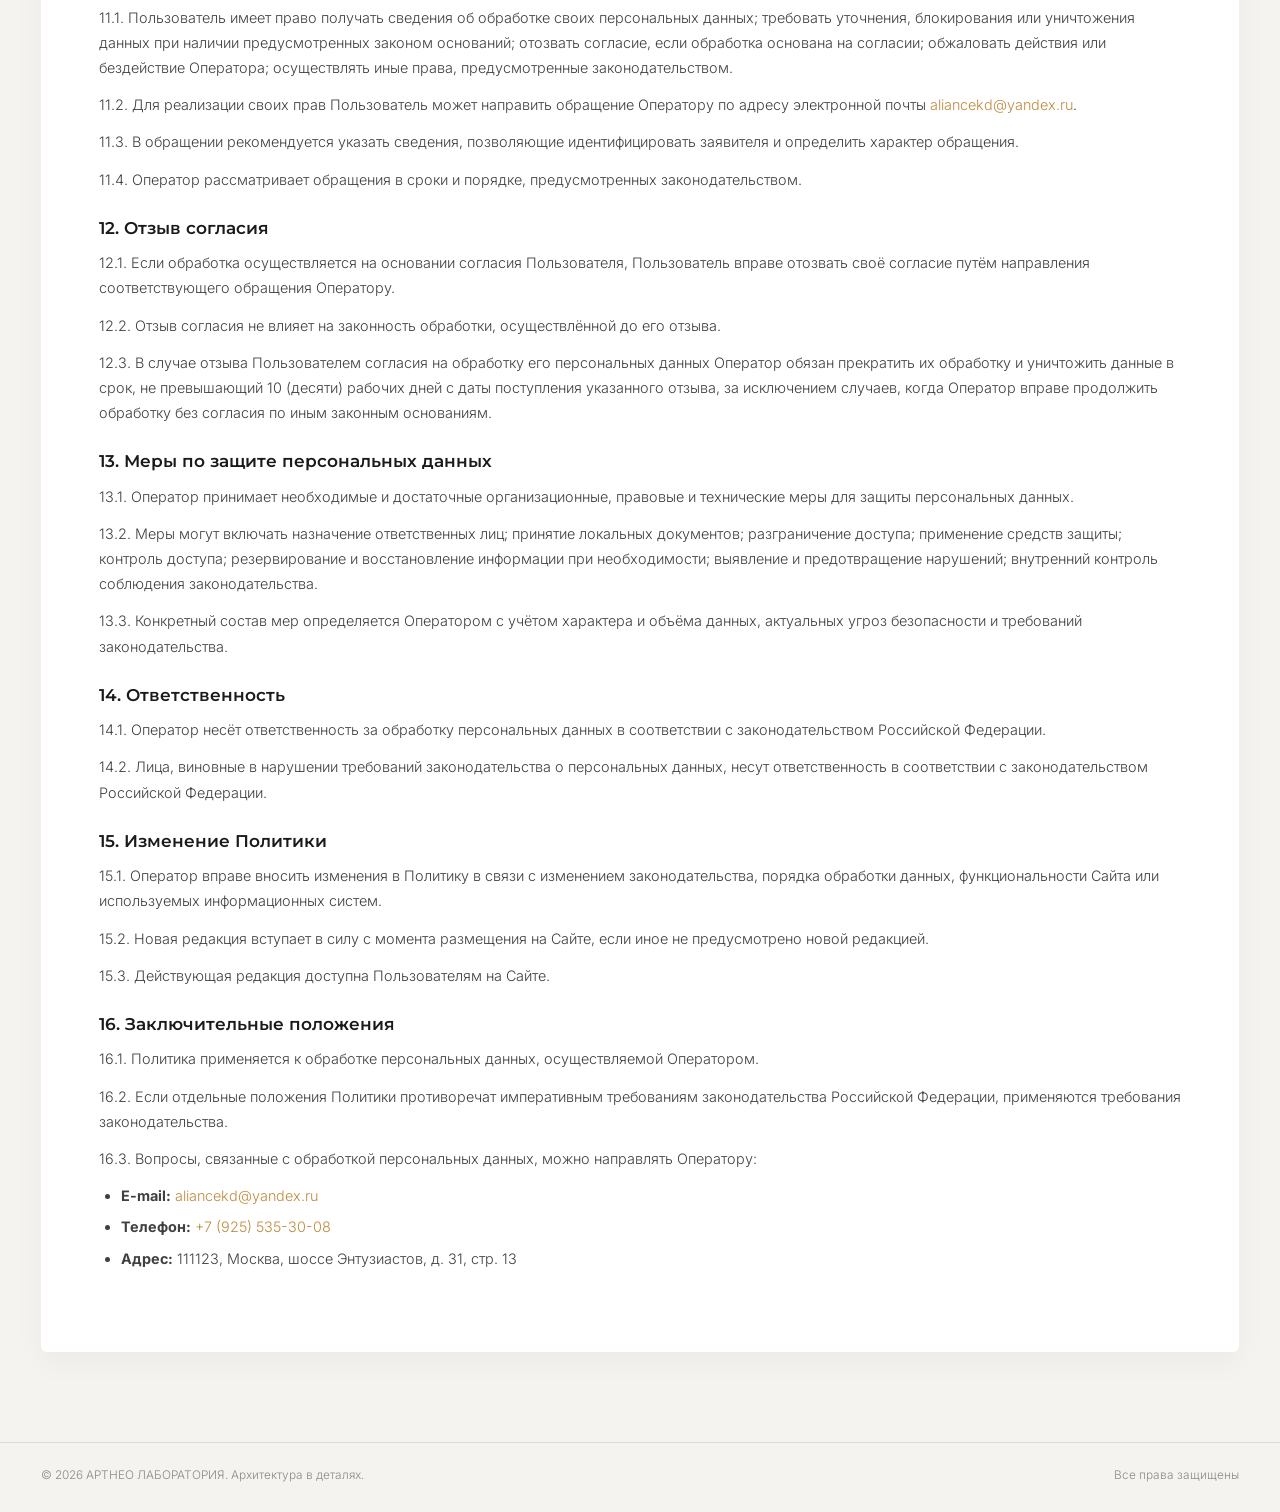
==== commit 08318761: "Add default-checked policy checkbox in form and update privacy.html with complete policy and consent" ====
--- a/privacy.html
+++ b/privacy.html
@@ -3,8 +3,8 @@
 <head>
 <meta charset="UTF-8">
 <meta name="viewport" content="width=device-width, initial-scale=1">
-<title>Политика конфиденциальности — АРТНЕО ЛАБОРАТОРИЯ</title>
-<meta name="description" content="Политика обработки персональных данных и конфиденциальности компании АРТНЕО ЛАБОРАТОРИЯ.">
+<title>Политика конфиденциальности и Согласие на обработку данных — АРТНЕО ЛАБОРАТОРИЯ</title>
+<meta name="description" content="Политика обработки персональных данных и Согласие на обработку персональных данных пользователей сайта https://artneolab.ru/">
 <meta name="robots" content="noindex, follow">
 <link rel="icon" href="assets/icons/favicon.svg" type="image/svg+xml">
 <link rel="preconnect" href="https://fonts.googleapis.com">
@@ -12,15 +12,23 @@
 <link href="https://fonts.googleapis.com/css2?family=Montserrat:wght@300;400;500;600&family=Inter:wght@300;400;500&display=swap" rel="stylesheet">
 <link rel="stylesheet" href="css/styles.css">
 <style>
-.privacy-page { padding: 120px 0 80px; background: var(--light); color: var(--txt-dark); }
-.privacy-card { background: #fff; padding: clamp(30px, 4vw, 60px); border-radius: 4px; box-shadow: 0 10px 30px rgba(0,0,0,0.04); }
-.privacy-card h1 { font-size: clamp(1.8rem, 3vw, 2.6rem); margin-bottom: 12px; color: var(--txt-dark); }
-.privacy-card p.subtitle { font-size: .85rem; color: var(--txt-soft); margin-bottom: 35px; border-bottom: 1px solid var(--line-l); padding-bottom: 20px; }
-.privacy-section { margin-bottom: 30px; }
-.privacy-section h2 { font-size: 1.15rem; font-weight: 500; margin-bottom: 14px; color: var(--txt-dark); }
-.privacy-section p, .privacy-section ul { font-size: .9rem; line-height: 1.7; color: #4a4a4a; margin-bottom: 12px; }
-.privacy-section ul { padding-left: 20px; list-style: disc; }
+.privacy-page { padding: 130px 0 90px; background: var(--light); color: var(--txt-dark); }
+.privacy-card { background: #fff; padding: clamp(24px, 4.5vw, 60px); border-radius: 6px; box-shadow: 0 10px 30px rgba(0,0,0,0.04); }
+.privacy-nav-tabs { display: flex; flex-wrap: wrap; gap: 12px; margin-bottom: 35px; border-bottom: 1px solid var(--line-l); padding-bottom: 20px; }
+.privacy-tab-btn { display: inline-flex; align-items: center; padding: 10px 20px; border-radius: 4px; background: var(--light-2); color: var(--txt-dark); font-size: .82rem; font-weight: 500; text-decoration: none; transition: .25s var(--ease); }
+.privacy-tab-btn:hover { background: var(--gold); color: #fff; }
+.privacy-card h1 { font-size: clamp(1.6rem, 2.8vw, 2.3rem); margin-bottom: 10px; color: var(--txt-dark); line-height: 1.25; }
+.privacy-card h2.doc-title { font-size: clamp(1.4rem, 2.4vw, 1.9rem); margin: 45px 0 10px; color: var(--txt-dark); padding-top: 35px; border-top: 2px solid var(--line-l); line-height: 1.3; }
+.privacy-card p.subtitle { font-size: .84rem; color: var(--txt-soft); margin-bottom: 28px; }
+.privacy-section { margin-bottom: 24px; }
+.privacy-section h3 { font-size: 1.05rem; font-weight: 600; margin-bottom: 10px; color: var(--txt-dark); text-transform: none; letter-spacing: 0; }
+.privacy-section p, .privacy-section ul, .privacy-section ol { font-size: .9rem; line-height: 1.75; color: #404040; margin-bottom: 12px; }
+.privacy-section ul { padding-left: 22px; list-style: disc; }
+.privacy-section ol { padding-left: 22px; list-style: decimal; }
 .privacy-section li { margin-bottom: 6px; }
+.privacy-info-box { background: var(--light); border-left: 3px solid var(--gold); padding: 18px 22px; margin: 20px 0; border-radius: 0 4px 4px 0; }
+.privacy-info-box p { margin: 0 0 6px; font-size: .88rem; line-height: 1.6; }
+.privacy-info-box p:last-child { margin-bottom: 0; }
 .back-link { display: inline-flex; align-items: center; gap: 8px; color: var(--gold); font-size: .8rem; font-weight: 500; text-transform: uppercase; letter-spacing: .08em; margin-bottom: 25px; transition: color .3s; }
 .back-link:hover { color: var(--gold-2); }
 </style>
@@ -44,64 +52,206 @@
     <a href="index.html" class="back-link">&larr; На главную</a>
     
     <article class="privacy-card">
-      <h1>Политика конфиденциальности</h1>
-      <p class="subtitle">Дата последнего обновления: 10 августа 2026 г. | Соответствие 152-ФЗ «О персональных данных»</p>
-
-      <div class="privacy-section">
-        <h2>1. Общие положения</h2>
-        <p>Настоящая Политика обработки персональных данных (далее — «Политика») определяет порядок обработки и меры по обеспечению безопасности персональных данных, предпринимаемые компанией <strong>«АРТНЕО ЛАБОРАТОРИЯ»</strong> (далее — «Оператор»), зарегистрированной по адресу: <em>Москва, шоссе Энтузиастов, д. 31, стр. 13</em>, с целью защиты прав и свобод человека при обработке его персональных данных.</p>
-        <p>Использование веб-сайта <strong>https://artneolab.ru/</strong> (далее — «Сайт») означает безоговорочное согласие Пользователя с настоящей Политикой и указанными в ней условиями обработки его персональной информации.</p>
+      <div class="privacy-nav-tabs">
+        <a href="#consent" class="privacy-tab-btn">1. Согласие на обработку персональных данных</a>
+        <a href="#policy" class="privacy-tab-btn">2. Политика в отношении обработки данных</a>
       </div>
 
-      <div class="privacy-section">
-        <h2>2. Состав и цели обработки персональных данных</h2>
-        <p>Оператор обрабатывает следующие персональные данные Пользователей:</p>
-        <ul>
-          <li>Имя и фамилия;</li>
-          <li>Номер контактного телефона;</li>
-          <li>Адрес электронной почты (E-mail);</li>
-          <li>Информация о типе объекта и комментариях к заявке;</li>
-          <li>Обезличенные данные о посетителях (файлы cookie, IP-адрес, тип браузера и устройства) с помощью сервисов веб-аналитики.</li>
-        </ul>
-        <p>Цели обработки данных:</p>
-        <ul>
-          <li>Обработка входящих заявок, расчёт стоимости проектов и обратная связь с Пользователем;</li>
-          <li>Заключение и исполнение договоров на проектирование, изготовление и монтаж малых архитектурных форм и арт-объектов;</li>
-          <li>Улучшение качества работы Сайта, удобства использования и аналитика посещаемости.</li>
-        </ul>
-      </div>
-
-      <div class="privacy-section">
-        <h2>3. Использование файлов Cookie и веб-аналитики</h2>
-        <p>На Сайте используются файлы cookie (куки) — небольшие текстовые файлы, размещаемые на устройстве Пользователя для анализа пользовательской активности, сохранения настроек и корректной работы сервисов.</p>
-        <p>Пользователь может в любой момент отключить или ограничить использование cookie в настройках своего браузера, однако это может повлиять на корректную работу некоторых функций Сайта.</p>
-      </div>
-
-      <div class="privacy-section">
-        <h2>4. Порядок и условия обработки данных</h2>
-        <p>Обработка персональных данных осуществляется с соблюдением принципов законности, конфиденциальности и безопасности. Оператор предпринимает необходимые организационные и технические меры для защиты персональных данных от неправомерного или случайного доступа, уничтожения, изменения, блокирования и иных несанкционированных действий третьих лиц.</p>
-        <p>Персональные данные Пользователей не передаются третьим лицам, за исключением случаев, прямо предусмотренных действующим законодательством Российской Федерации.</p>
-      </div>
-
-      <div class="privacy-section">
-        <h2>5. Права Пользователя</h2>
-        <p>Пользователь имеет право:</p>
-        <ul>
-          <li>Получать информацию, касающуюся обработки его персональных данных;</li>
-          <li>Требовать уточнения, блокирования или уничтожения своих персональных данных в случае, если они являются неполными, устаревшими или неточными;</li>
-          <li>Отозвать согласие на обработку персональных данных, направив соответствующее заявление Оператору.</li>
-        </ul>
-      </div>
-
-      <div class="privacy-section">
-        <h2>6. Контакты и отзыв согласия</h2>
-        <p>Для отзыва согласия на обработку персональных данных или направления запросов по вопросам конфиденциальности вы можете связаться с нами удобным способом:</p>
-        <ul>
-          <li><strong>Телефон:</strong> <a href="tel:+79255353008" style="color:var(--gold);">+7 (925) 535-30-08</a></li>
-          <li><strong>E-mail:</strong> <a href="mailto:aliancekd@yandex.ru" style="color:var(--gold);">aliancekd@yandex.ru</a></li>
-          <li><strong>Адрес:</strong> Москва, шоссе Энтузиастов, д. 31, стр. 13</li>
-        </ul>
-      </div>
+      <!-- СОГЛАСИЕ -->
+      <section id="consent">
+        <h1>СОГЛАСИЕ<br><span style="font-size:0.75em;font-weight:400;color:var(--txt-soft);">на обработку персональных данных пользователей сайта https://artneolab.ru</span></h1>
+        <p class="subtitle">г. Москва | Действует бессрочно с момента предоставления данных</p>
+
+        <div class="privacy-section">
+          <p>Пользователь, оставляя заявку, оформляя заказ, заполняя веб-формы или совершая иные действия, связанные с вводом персональных данных на интернет-сайте <a href="https://artneolab.ru" target="_blank" style="color:var(--gold);">https://artneolab.ru</a>, действуя свободно, своей волей и в своем интересе, а также подтверждая свою правоспособность и дееспособность, дает свое согласие <strong>Обществу с ограниченной ответственностью «Альянс К»</strong> (ИНН 9102305985, ОГРН 1259100009233, юридический адрес: 295021, Республика Крым, г. Симферополь, ул. Данилова, д. 55, офис 204) на обработку своих персональных данных на следующих условиях:</p>
+        </div>
+
+        <div class="privacy-section">
+          <h3>1. Условия обработки</h3>
+          <p>Настоящее Согласие дается на обработку персональных данных как без использования средств автоматизации, так и с их использованием. Согласие предоставляется на обработку данных, не являющихся специальными или биометрическими.</p>
+        </div>
+
+        <div class="privacy-section">
+          <h3>2. Перечень персональных данных и конкретные цели их обработки</h3>
+          <p><strong>2.1. Обработка входящих заявок, консультирование, расчет стоимости и оказание услуг дизайна, проектирования и производства:</strong><br>
+          <em>Перечень данных:</em> фамилия, имя, отчество; номер контактного телефона; адрес электронной почты (e-mail); тип объекта недвижимости/дизайна; сведения об интересующем проекте.</p>
+          <p><strong>2.2. Осуществление обратной связи по вопросам сотрудничества:</strong><br>
+          <em>Перечень данных:</em> фамилия, имя, отчество; номер контактного телефона; адрес электронной почты (e-mail).</p>
+          <p><strong>2.3. Анализ работы веб-сайта, проведение статистических исследований и улучшение пользовательского опыта с помощью систем веб-аналитики:</strong><br>
+          <em>Перечень данных:</em> технические данные, автоматически передаваемые устройством Пользователя (в т.ч. файлы cookie, IP-адрес, тип операционной системы, тип браузера, геолокация).</p>
+        </div>
+
+        <div class="privacy-section">
+          <h3>3. Перечень действий с персональными данными</h3>
+          <p>В ходе работы с персональными данными Оператор осуществляет следующие действия: сбор, запись, систематизация, накопление, хранение, уточнение (обновление, изменение), извлечение, использование, блокирование, удаление, уничтожение персональных данных.</p>
+        </div>
+
+        <div class="privacy-section">
+          <h3>4. Локализация и хранение данных</h3>
+          <p>Оператор осуществляет обработку, запись и хранение персональных данных граждан РФ исключительно в базах данных, размещенных на территории Российской Федерации. Трансграничная передача данных не осуществляется.</p>
+        </div>
+
+        <div class="privacy-section">
+          <h3>5. Срок действия согласия и порядок его отзыва</h3>
+          <p>Настоящее согласие действует бессрочно с момента предоставления данных на Сайте. Согласие может быть отозвано Субъектом персональных данных или его законным представителем путем направления письменного заявления Оператору на электронную почту <a href="mailto:aliancekd@yandex.ru" style="color:var(--gold);">aliancekd@yandex.ru</a> либо по адресу для почтовой корреспонденции: 111123, г. Москва, шоссе Энтузиастов, д. 31, стр. 13.</p>
+        </div>
+
+        <div class="privacy-section">
+          <h3>6. Порядок уничтожения данных</h3>
+          <p>В случае отзыва согласия Субъектом или при достижении целей обработки, Оператор обязуется прекратить обработку и полностью уничтожить персональные данные в срок, не превышающий 30 (тридцати) дней с даты наступления указанных событий, если иное не предусмотрено договором или законодательством РФ.</p>
+        </div>
+      </section>
+
+      <!-- ПОЛИТИКА -->
+      <section id="policy">
+        <h2 class="doc-title">ПОЛИТИКА В ОТНОШЕНИИ ОБРАБОТКИ ПЕРСОНАЛЬНЫХ ДАННЫХ<br><span style="font-size:0.75em;font-weight:400;color:var(--txt-soft);">сайта https://artneolab.ru/</span></h2>
+        <p class="subtitle">Дата публикации: «19» августа 2026 г. | Дата последнего обновления: «19» августа 2026 г.</p>
+
+        <div class="privacy-section">
+          <h3>1. Общие положения</h3>
+          <p>1.1. Настоящая Политика в отношении обработки персональных данных (далее — Политика) разработана в соответствии с Конституцией Российской Федерации, Гражданским кодексом Российской Федерации, Федеральным законом от 27.07.2006 № 152-ФЗ «О персональных данных», Федеральным законом от 27.07.2006 № 149-ФЗ «Об информации, информационных технологиях и о защите информации», а также иными нормативными правовыми актами Российской Федерации в области персональных данных.</p>
+          <p>1.2. Политика определяет порядок обработки и защиты персональных данных, которые Общество с ограниченной ответственностью "АЛЬЯНС К", ОГРН 1259100009233, ИНН 9102305985, адрес: 295021, Республика Крым, г.о. Симферополь, г. Симферополь, ул. Данилова, здание 55, офис 204 (далее — Оператор), получает от пользователей сайта <a href="https://artneolab.ru/" target="_blank" style="color:var(--gold);">https://artneolab.ru/</a> (далее — Сайт).</p>
+          <p>1.3. Оператор обеспечивает защиту прав и свобод человека и гражданина при обработке его персональных данных.</p>
+          <p>1.4. Политика применяется ко всем персональным данным, которые Оператор получает от пользователей Сайта непосредственно или автоматически в процессе использования Сайта.</p>
+          <p>1.5. Политика является общедоступным документом и размещается на Сайте.</p>
+          <p>1.6. Обработка персональных данных осуществляется на законной и справедливой основе и ограничивается достижением конкретных, заранее определённых и законных целей.</p>
+        </div>
+
+        <div class="privacy-section">
+          <h3>2. Основные понятия</h3>
+          <p>2.1. В настоящей Политике используются понятия в значении, установленном Федеральным законом № 152-ФЗ «О персональных данных».</p>
+          <p>2.2. <strong>Персональные данные</strong> — любая информация, относящаяся прямо или косвенно к определённому или определяемому физическому лицу.</p>
+          <p>2.3. <strong>Обработка персональных данных</strong> — любое действие или совокупность действий с персональными данными, включая сбор, запись, систематизацию, накопление, хранение, уточнение, извлечение, использование, передачу, обезличивание, блокирование, удаление и уничтожение.</p>
+          <p>2.4. <strong>Пользователь</strong> — любое лицо, посещающее Сайт или использующее его функциональные возможности.</p>
+        </div>
+
+        <div class="privacy-section">
+          <h3>3. Сведения об Операторе</h3>
+          <div class="privacy-info-box">
+            <p><strong>Оператором персональных данных является:</strong> Общество с ограниченной ответственностью "АЛЬЯНС К"</p>
+            <p><strong>ОГРН:</strong> 1259100009233 | <strong>ИНН:</strong> 9102305985 | <strong>КПП:</strong> 910201001</p>
+            <p><strong>Юридический адрес:</strong> 295021, Республика Крым, г.о. Симферополь, г. Симферополь, ул. Данилова, здание 55, офис 204.</p>
+            <p><strong>Фактический адрес:</strong> 111123, Москва, шоссе Энтузиастов, д. 31, стр. 13.</p>
+            <p><strong>E-mail:</strong> <a href="mailto:aliancekd@yandex.ru" style="color:var(--gold);">aliancekd@yandex.ru</a> | <strong>Телефон:</strong> <a href="tel:+79255353008" style="color:var(--gold);">+7 (925) 535-30-08</a></p>
+          </div>
+          <p>3.3. По вопросам обработки персональных данных Пользователь может обратиться к Оператору по электронной почте <a href="mailto:aliancekd@yandex.ru" style="color:var(--gold);">aliancekd@yandex.ru</a> либо по телефону <a href="tel:+79255353008" style="color:var(--gold);">+7 (925) 535-30-08</a>.</p>
+        </div>
+
+        <div class="privacy-section">
+          <h3>4. Какие персональные данные обрабатываются</h3>
+          <p>4.1. В зависимости от способа взаимодействия с Сайтом Оператор может обрабатывать: имя; номер телефона; адрес электронной почты — если Пользователь предоставляет его Оператору; сведения о типе объекта; сведения, содержащиеся в сообщении или описании задачи; иные сведения, добровольно предоставленные Пользователем.</p>
+          <p>4.2. На Сайте предусмотрена форма заявки, в которой Пользователь может указать имя, телефон, тип объекта и сведения о необходимом оформлении / задаче.</p>
+          <p>4.3. Оператор не ставит целью сбор специальных категорий персональных данных и биометрических персональных данных посредством формы заявки.</p>
+          <p>4.4. Пользователь самостоятельно определяет объём предоставляемых им сведений и отвечает за достоверность предоставленной информации.</p>
+        </div>
+
+        <div class="privacy-section">
+          <h3>5. Цели обработки персональных данных</h3>
+          <p>5.1. Обработка персональных данных Пользователя ограничивается достижением конкретных, заранее определенных целей. Каждая цель обрабатывается в соответствии со следующими условиями:</p>
+          <ul>
+            <li><strong>5.1.1. Прием, обработка входящих заявок и консультирование Пользователя по услугам студии:</strong> имя, номер телефона, e-mail, сведения о типе объекта, загруженные файлы.<br>
+            <em>Правовое основание:</em> Заключение и исполнение договора по инициативе субъекта персональных данных (п. 5 ч. 1 ст. 6 ФЗ № 152-ФЗ).<br>
+            <em>Срок обработки:</em> до момента завершения переговоров по заявке, либо до заключения договора подряда/поставки.</li>
+            <li><strong>5.1.2. Направление Пользователю маркетинговых, рекламных материалов и коммерческих предложений:</strong> имя, номер телефона, e-mail.<br>
+            <em>Правовое основание:</em> Отдельное, предварительное и явно выраженное согласие Пользователя (ч. 1 ст. 18 ФЗ «О рекламе»).<br>
+            <em>Срок обработки:</em> До момента отзыва согласия Пользователем.</li>
+            <li><strong>5.1.3. Обеспечение работоспособности, безопасности Сайта и анализ его посещаемости:</strong> обезличенные технические данные, файлы cookie.<br>
+            <em>Правовое основание:</em> Согласие Пользователя (п. 1 ч. 1 ст. 6 ФЗ № 152-ФЗ).<br>
+            <em>Срок обработки:</em> в течение сроков, установленных для хранения файлов cookie, либо до момента их удаления Пользователем в настройках браузера.</li>
+          </ul>
+        </div>
+
+        <div class="privacy-section">
+          <h3>6. Правовые основания обработки персональных данных</h3>
+          <p>6.1. Правовыми основаниями обработки являются законодательство Российской Федерации; заключение и исполнение договора; действия, необходимые для заключения договора по инициативе субъекта персональных данных; согласие субъекта персональных данных — в случаях, когда оно требуется; иные основания, предусмотренные законодательством.</p>
+          <p>6.2. При заполнении формы заявки Пользователь предоставляет сведения, необходимые для обработки обращения и обратной связи.</p>
+          <p>6.3. Если для конкретной цели законодательством требуется согласие Пользователя, Оператор получает такое согласие в установленной законом форме.</p>
+        </div>
+
+        <div class="privacy-section">
+          <h3>7. Порядок и условия обработки</h3>
+          <p>7.1. Обработка персональных данных осуществляется с использованием средств автоматизации, а также без их использования.</p>
+          <p>7.2. Оператор осуществляет сбор, запись, систематизацию, накопление, хранение, уточнение, извлечение, использование, передачу в предусмотренных законом случаях, обезличивание, блокирование, удаление и уничтожение персональных данных.</p>
+          <p>7.3. Оператор принимает необходимые правовые, организационные и технические меры для защиты персональных данных.</p>
+          <p>7.4. Доступ к персональным данным предоставляется только лицам, которым он необходим для выполнения обязанностей и реализации целей обработки.</p>
+          <p>7.5. Лица, получившие доступ к персональным данным, обязуются соблюдать их конфиденциальность, если иное не предусмотрено законом.</p>
+        </div>
+
+        <div class="privacy-section">
+          <h3>8. Передача персональных данных третьим лицам</h3>
+          <p>8.1. Оператор не продает и не передает персональные данные Пользователей третьим лицам без законных оснований.</p>
+          <p>8.2. Для достижения целей, указанных в настоящей Политике, Оператор вправе поручить обработку персональных данных (в части хранения информации на сервере и сбора аналитики) следующим третьим лицам:</p>
+          <ul>
+            <li><strong>ООО «Яндекс»</strong> (119021, г. Москва, ул. Льва Толстого, д. 16) — для сбора и анализа обезличенных технических данных с помощью сервиса «Яндекс.Метрика»;</li>
+            <li><strong>ООО «Таймвэб»</strong> (196006, г. Санкт-Петербург, ул. Заставская, д. 22, лит. А) — для физического хранения баз данных Сайта на арендованных хостинг-серверах (базы данных расположены строго на территории РФ).</li>
+          </ul>
+          <p>8.3. Передача данных государственным органам (судам, МВД, ФНС, Роскомнадзору) осуществляется исключительно в случаях и в порядке, предусмотренных законодательством РФ.</p>
+        </div>
+
+        <div class="privacy-section">
+          <h3>9. Использование файлов cookie и технической информации</h3>
+          <p>9.1. При посещении Сайта автоматически может обрабатываться техническая информация, включая IP-адрес, сведения о браузере и устройстве, операционной системе, времени посещения, страницах Сайта, источнике перехода и иные технические данные.</p>
+          <p>9.2. Сайт может использовать файлы cookie и аналогичные технологии для обеспечения работы Сайта, сохранения настроек, анализа посещаемости и улучшения работы Сайта.</p>
+          <p>9.3. Состав используемых cookie зависит от фактически установленных технических и аналитических сервисов.</p>
+          <p>9.4. Если используются сторонние системы аналитики, карты, виджеты, формы или иные внешние сервисы, соответствующая информация должна быть отражена в отдельном перечне и, при необходимости, в механизме получения согласия Пользователя.</p>
+          <p>9.5. Пользователь может ограничить или отключить cookie в настройках браузера. При этом отдельные функции Сайта могут работать некорректно.</p>
+        </div>
+
+        <div class="privacy-section">
+          <h3>10. Хранение персональных данных</h3>
+          <p>10.1. Персональные данные хранятся не дольше, чем этого требуют цели их обработки, если иной срок не установлен законом или договором.</p>
+          <p>10.2. В случае достижения цели обработки персональных данных Оператор обязан прекратить обработку и уничтожить персональные данные в срок, не превышающий 10 (десяти) рабочих дней с даты достижения цели обработки, если иное не предусмотрено договором или законом.</p>
+          <p>10.3. При сборе персональных данных Оператор обеспечивает запись, систематизацию, накопление, хранение, уточнение (обновление, изменение), извлечение персональных данных граждан Российской Федерации с использованием баз данных, находящихся на территории Российской Федерации, в соответствии с ч. 5 ст. 18 ФЗ № 152-ФЗ.</p>
+          <p>10.4. Хранение персональных данных осуществляется в форме, позволяющей определить Субъекта персональных данных, не дольше, чем этого требуют цели обработки персональных данных.</p>
+        </div>
+
+        <div class="privacy-section">
+          <h3>11. Права субъектов персональных данных</h3>
+          <p>11.1. Пользователь имеет право получать сведения об обработке своих персональных данных; требовать уточнения, блокирования или уничтожения данных при наличии предусмотренных законом оснований; отозвать согласие, если обработка основана на согласии; обжаловать действия или бездействие Оператора; осуществлять иные права, предусмотренные законодательством.</p>
+          <p>11.2. Для реализации своих прав Пользователь может направить обращение Оператору по адресу электронной почты <a href="mailto:aliancekd@yandex.ru" style="color:var(--gold);">aliancekd@yandex.ru</a>.</p>
+          <p>11.3. В обращении рекомендуется указать сведения, позволяющие идентифицировать заявителя и определить характер обращения.</p>
+          <p>11.4. Оператор рассматривает обращения в сроки и порядке, предусмотренных законодательством.</p>
+        </div>
+
+        <div class="privacy-section">
+          <h3>12. Отзыв согласия</h3>
+          <p>12.1. Если обработка осуществляется на основании согласия Пользователя, Пользователь вправе отозвать своё согласие путём направления соответствующего обращения Оператору.</p>
+          <p>12.2. Отзыв согласия не влияет на законность обработки, осуществлённой до его отзыва.</p>
+          <p>12.3. В случае отзыва Пользователем согласия на обработку его персональных данных Оператор обязан прекратить их обработку и уничтожить данные в срок, не превышающий 10 (десяти) рабочих дней с даты поступления указанного отзыва, за исключением случаев, когда Оператор вправе продолжить обработку без согласия по иным законным основаниям.</p>
+        </div>
+
+        <div class="privacy-section">
+          <h3>13. Меры по защите персональных данных</h3>
+          <p>13.1. Оператор принимает необходимые и достаточные организационные, правовые и технические меры для защиты персональных данных.</p>
+          <p>13.2. Меры могут включать назначение ответственных лиц; принятие локальных документов; разграничение доступа; применение средств защиты; контроль доступа; резервирование и восстановление информации при необходимости; выявление и предотвращение нарушений; внутренний контроль соблюдения законодательства.</p>
+          <p>13.3. Конкретный состав мер определяется Оператором с учётом характера и объёма данных, актуальных угроз безопасности и требований законодательства.</p>
+        </div>
+
+        <div class="privacy-section">
+          <h3>14. Ответственность</h3>
+          <p>14.1. Оператор несёт ответственность за обработку персональных данных в соответствии с законодательством Российской Федерации.</p>
+          <p>14.2. Лица, виновные в нарушении требований законодательства о персональных данных, несут ответственность в соответствии с законодательством Российской Федерации.</p>
+        </div>
+
+        <div class="privacy-section">
+          <h3>15. Изменение Политики</h3>
+          <p>15.1. Оператор вправе вносить изменения в Политику в связи с изменением законодательства, порядка обработки данных, функциональности Сайта или используемых информационных систем.</p>
+          <p>15.2. Новая редакция вступает в силу с момента размещения на Сайте, если иное не предусмотрено новой редакцией.</p>
+          <p>15.3. Действующая редакция доступна Пользователям на Сайте.</p>
+        </div>
+
+        <div class="privacy-section">
+          <h3>16. Заключительные положения</h3>
+          <p>16.1. Политика применяется к обработке персональных данных, осуществляемой Оператором.</p>
+          <p>16.2. Если отдельные положения Политики противоречат императивным требованиям законодательства Российской Федерации, применяются требования законодательства.</p>
+          <p>16.3. Вопросы, связанные с обработкой персональных данных, можно направлять Оператору:</p>
+          <ul>
+            <li><strong>E-mail:</strong> <a href="mailto:aliancekd@yandex.ru" style="color:var(--gold);">aliancekd@yandex.ru</a></li>
+            <li><strong>Телефон:</strong> <a href="tel:+79255353008" style="color:var(--gold);">+7 (925) 535-30-08</a></li>
+            <li><strong>Адрес:</strong> 111123, Москва, шоссе Энтузиастов, д. 31, стр. 13</li>
+          </ul>
+        </div>
+      </section>
     </article>
   </div>
 </main>
--- a/css/styles.css
+++ b/css/styles.css
@@ -12,7 +12,7 @@
   --txt-light:rgba(255,255,255,.62);
   --line-d:rgba(255,255,255,.12);
   --line-l:rgba(26,26,26,.12);
-  --head:96px;
+  --head:230px;
   --ease:cubic-bezier(.22,.61,.36,1);
 }
 
@@ -69,12 +69,12 @@
   display:flex;align-items:center;transition:.4s var(--ease);
   background:linear-gradient(rgba(13,13,13,.72),rgba(13,13,13,0));
 }
-.header.is-stuck{background:rgba(13,13,13,.96);height:64px;backdrop-filter:blur(10px);border-bottom:1px solid var(--line-d)}
-.header__inner{display:flex;align-items:center;justify-content:space-between;gap:24px}
-.logo{display:flex;align-items:center;margin-top:12px;transition:.4s var(--ease)}
-.logo img{width:230px;max-height:85px;height:auto;object-fit:contain;transition:.4s var(--ease)}
+.header.is-stuck{background:rgba(13,13,13,.96);height:90px;backdrop-filter:blur(10px);border-bottom:1px solid var(--line-d)}
+.header__inner{display:flex;align-items:center;justify-content:space-between;width:100%;flex-wrap:nowrap;gap:24px}
+.logo{display:flex;align-items:center;margin-top:10px;flex-shrink:0;transition:.4s var(--ease)}
+.logo img{height:clamp(150px,15vw,224px);width:auto;max-width:clamp(450px,45vw,650px);object-fit:contain;object-position:left center;transition:.4s var(--ease)}
 .header.is-stuck .logo{margin-top:0}
-.header.is-stuck .logo img{width:170px;max-height:60px}
+.header.is-stuck .logo img{height:62px;max-width:260px}
 
 .nav{display:flex;align-items:center;gap:clamp(18px,2.4vw,42px)}
 .nav__link{font-family:'Montserrat',sans-serif;font-size:.64rem;font-weight:400;
@@ -112,21 +112,29 @@
 .marquee{position:absolute;left:0;bottom:0;width:100%;z-index:2;overflow:hidden;
   display:flex;white-space:nowrap;padding:16px 0;
   border-top:1px solid rgba(255,255,255,.06);background:rgba(10,10,10,.4)}
-.marquee__track{display:flex;animation:marquee 45s linear infinite}
+.marquee__track{display:flex;width:max-content;animation:marquee 70s linear infinite}
 .marquee:hover .marquee__track{animation-play-state:paused}
+.marquee__group{display:flex;align-items:center;white-space:nowrap;flex-shrink:0}
 .marquee span{font-family:'Montserrat',sans-serif;font-size:.62rem;font-weight:400;
   letter-spacing:.26em;text-transform:uppercase;color:rgba(255,255,255,.45)}
-.marquee i{font-style:normal;color:var(--gold);margin:0 14px}
+.marquee__star{width:11px;height:11px;margin:0 14px;fill:var(--gold);opacity:.85;flex:none;display:inline-block;vertical-align:middle}
 @keyframes marquee{0%{transform:translateX(0)}100%{transform:translateX(-50%)}}
 
 /* ================= О КОМПАНИИ + ЦИФРЫ ================= */
 .about{display:grid;grid-template-columns:1fr 1fr;background:var(--black-2);align-items:stretch}
 .about__left{display:flex;flex-direction:column;justify-content:center;
-  gap:clamp(60px,10vw,140px);
+  gap:clamp(36px,5vw,64px);
   padding-top:clamp(60px,8vw,110px);padding-bottom:clamp(60px,8vw,110px);
   padding-left:clamp(20px,3.2vw,56px);
   padding-right:max(clamp(20px,3.2vw,56px), calc((100vw - 1440px)/2 + clamp(20px,3.2vw,56px)))}
-.about h2{margin-bottom:30px}
+.about h2{margin-bottom:24px}
+.about__text{
+  margin-top:22px;
+  color:var(--txt-light);
+  font-size:clamp(.84rem,0.92vw,.96rem);
+  line-height:1.85;
+  max-width:520px;
+}
 .stats{display:flex;flex-wrap:wrap;gap:clamp(34px,5vw,70px);min-width:170px}
 .stats__num{display:block;font-family:'Montserrat',sans-serif;font-size:clamp(2.6rem,4.6vw,4.2rem);
   font-weight:300;color:var(--gold);line-height:1}
@@ -168,10 +176,43 @@
   margin-top:clamp(20px,2.2vw,32px);
   user-select:none;
 }
+.ticker--gold{
+  background:var(--gold);
+  border-top:1px solid rgba(255,255,255,.15);
+  border-bottom:1px solid rgba(255,255,255,.15);
+  margin-top:0;
+  padding:16px 0;
+}
+.ticker--gold .ticker__track{
+  animation:ticker 75s linear infinite;
+}
+.ticker--gold .ticker__group span{
+  font-family:'Montserrat',sans-serif;
+  font-size:.62rem;
+  font-weight:400;
+  letter-spacing:.26em;
+  text-transform:uppercase;
+  color:#ffffff;
+}
+.ticker__star{
+  width:12px;
+  height:12px;
+  margin:0 14px;
+  fill:#ffffff;
+  opacity:.9;
+  flex:none;
+  display:inline-block;
+  vertical-align:middle;
+}
+.ticker__star--gold{
+  fill:var(--gold);
+  margin:0 clamp(16px,2vw,28px);
+  opacity:.95;
+}
 .ticker__track{
   display:flex;
   width:max-content;
-  animation:ticker 34s linear infinite;
+  animation:ticker 60s linear infinite;
 }
 .ticker:hover .ticker__track{
   animation-play-state:paused;
@@ -184,17 +225,17 @@
 }
 .ticker__group span{
   font-family:'Montserrat',sans-serif;
-  font-size:clamp(.8rem,1.05vw,1rem);
+  font-size:clamp(.68rem,.85vw,.82rem);
   font-weight:500;
-  letter-spacing:.16em;
+  letter-spacing:.22em;
   text-transform:uppercase;
   color:rgba(255,255,255,.9);
 }
 .ticker__sep{
   font-style:normal;
   color:var(--gold);
-  margin:0 clamp(20px,2.5vw,36px);
-  font-size:.72rem;
+  margin:0 clamp(16px,2vw,28px);
+  font-size:.65rem;
   flex:none;
   display:inline-block;
   opacity:.9;
@@ -231,10 +272,12 @@
 .ggrid{
   display:grid;
   grid-template-columns:repeat(4,1fr);
-  grid-template-rows:repeat(4,clamp(140px,13.5vw,210px));
+  grid-template-rows:repeat(8,clamp(140px,13.5vw,210px));
   gap:clamp(12px,1.2vw,20px);
 }
 .gcard{position:relative;margin:0;overflow:hidden;cursor:zoom-in;background:var(--light-2)}
+
+/* Блок 1 (карточки 1-9) */
 .gcard:nth-child(1){grid-column:1 / 3;grid-row:1 / 3}
 .gcard:nth-child(2){grid-column:3 / 4;grid-row:1 / 3}
 .gcard:nth-child(3){grid-column:4 / 5;grid-row:1 / 2}
@@ -244,6 +287,18 @@
 .gcard:nth-child(7){grid-column:3 / 4;grid-row:3 / 4}
 .gcard:nth-child(8){grid-column:1 / 2;grid-row:4 / 5}
 .gcard:nth-child(9){grid-column:3 / 5;grid-row:4 / 5}
+
+/* Блок 2 - Зеркальная сетка (карточки 10-18) */
+.gcard:nth-child(10){grid-column:3 / 5;grid-row:5 / 7}
+.gcard:nth-child(11){grid-column:2 / 3;grid-row:5 / 7}
+.gcard:nth-child(12){grid-column:1 / 2;grid-row:5 / 6}
+.gcard:nth-child(13){grid-column:1 / 2;grid-row:6 / 8}
+.gcard:nth-child(14){grid-column:4 / 5;grid-row:7 / 8}
+.gcard:nth-child(15){grid-column:3 / 4;grid-row:7 / 9}
+.gcard:nth-child(16){grid-column:2 / 3;grid-row:7 / 8}
+.gcard:nth-child(17){grid-column:4 / 5;grid-row:8 / 9}
+.gcard:nth-child(18){grid-column:1 / 3;grid-row:8 / 9}
+
 .gcard img, .gcard video{width:100%;height:100%;object-fit:cover;transition:transform 1.1s var(--ease);display:block}
 .gcard:hover img, .gcard:hover video{transform:scale(1.06)}
 
@@ -322,29 +377,29 @@
 
 /* ================= ЗАЯВКА + КОНТАКТЫ ================= */
 .cta{background:var(--light);color:var(--txt-dark);position:relative;overflow:hidden;padding-bottom:0 !important;}
-.cta__grid{display:grid;grid-template-columns:1.1fr 1fr;gap:clamp(30px,4.5vw,70px);align-items:center;}
+.cta__grid{display:grid;grid-template-columns:1.1fr 1fr;gap:clamp(30px,4vw,60px);align-items:stretch;margin-top:20px;}
 
 /* Left Column */
-.cta__left{padding:60px 0;}
-.cta__eyebrow{font-size:.7rem;text-transform:uppercase;letter-spacing:.08em;color:var(--gold);display:flex;align-items:center;gap:15px;margin-bottom:30px}
+.cta__left{padding:0;display:flex;flex-direction:column;justify-content:space-between;max-width:440px;width:100%;}
+.cta__eyebrow{font-size:.7rem;text-transform:uppercase;letter-spacing:.08em;color:var(--gold);display:flex;align-items:center;gap:15px;margin-bottom:16px}
 .cta__eyebrow::before{content:"";width:40px;height:1px;background:var(--gold)}
-.cta__left h2{font-family:'Montserrat',sans-serif;font-size:clamp(2.4rem,4.5vw,3.6rem);line-height:1.15;font-weight:300;font-style:normal;color:var(--txt-dark);margin-bottom:20px;letter-spacing:-.02em}
+.cta__left h2{font-family:'Montserrat',sans-serif;font-size:clamp(1.85rem,3.1vw,2.6rem);line-height:1.18;font-weight:300;font-style:normal;color:var(--txt-dark);margin-bottom:8px;letter-spacing:-.02em}
 .cta__left h2 .cta__gold{color:var(--gold);font-style:normal}
-.cta__sub{font-size:.85rem;line-height:1.6;color:var(--txt-soft);margin-bottom:45px;max-width:320px}
-
-.cta__contacts{border-top:1px solid var(--line-l);padding-top:20px}
-.cline-row{display:flex;align-items:center;border-bottom:1px solid var(--line-l);padding:14px 0}
+.cta__sub{font-size:.8rem;line-height:1.55;color:var(--txt-soft);margin-bottom:28px;max-width:340px}
+
+.cta__contacts{border-top:1px solid var(--line-l);padding-top:2px;width:100%;}
+.cline-row{display:flex;align-items:center;border-bottom:1px solid var(--line-l);padding:16px 0}
 .cline-lbl{font-size:.65rem;text-transform:uppercase;letter-spacing:.05em;color:var(--txt-soft);width:120px;flex:none}
-.cline{font-size:.85rem;color:var(--txt-dark);transition:.3s;text-decoration:none}
+.cline{font-size:.82rem;color:var(--txt-dark);transition:.3s;text-decoration:none}
 .cline:hover{color:var(--gold)}
 .cline--static:hover{color:inherit}
 
 /* Right Column (Form) */
-.cta__right{background:#0a0c0b;color:#fff;padding:45px 55px;display:flex;flex-direction:column;justify-content:center;margin:30px 0;width:100%;}
+.cta__right{background:#0a0c0b;color:#fff;padding:45px 55px;display:flex;flex-direction:column;justify-content:center;margin:0;width:100%;}
 
 /* Bottom Logo */
-.cta__logo-bottom{display:flex;justify-content:center;padding:35px 0 50px;width:100%;}
-.cta__logo-bottom .cta__logo{width:160px !important;height:auto;filter:drop-shadow(0 10px 20px rgba(0,0,0,0.12));}
+.cta__logo-bottom{display:flex;justify-content:center;padding:clamp(65px,6.5vw,100px) 0 clamp(20px,2vw,35px);width:100%;}
+.cta__logo-bottom .cta__logo{width:320px !important;height:auto;filter:drop-shadow(0 10px 20px rgba(0,0,0,0.12));}
 .form__title{font-size:2.2rem;font-weight:400;color:var(--gold);font-family:'Lora',serif;margin-bottom:25px}
 
 .form--dark .form__row{display:grid;grid-template-columns:1fr 1fr;gap:20px;margin-bottom:15px}
@@ -363,9 +418,25 @@
 .form--dark select option{background:#0a0c0b;color:#fff}
 .form--dark input::placeholder{color:#5a5c5b}
 
-.form__footer{display:flex;justify-content:space-between;align-items:flex-end;margin-top:20px;padding-top:15px}
-.form__policy{font-size:.65rem;color:#5a5c5b;max-width:180px;line-height:1.5}
-.btn--text{background:none;border:none;color:#fff;font-size:.7rem;text-transform:uppercase;letter-spacing:.08em;font-weight:600;display:flex;align-items:center;gap:12px;cursor:pointer;padding:0;transition:.3s}
+.form__footer{display:flex;justify-content:space-between;align-items:center;gap:16px;margin-top:20px;padding-top:15px}
+.form__policy-check{display:inline-flex;align-items:flex-start;gap:9px;cursor:pointer;max-width:240px;user-select:none}
+.form__checkbox{position:absolute;opacity:0;width:0;height:0;margin:0;pointer-events:none}
+.form__policy-box{
+  width:15px;height:15px;border:1px solid #4a4d4b;border-radius:2px;background:rgba(255,255,255,.05);
+  flex-shrink:0;margin-top:2px;position:relative;transition:.2s var(--ease);
+}
+.form__policy-check:hover .form__policy-box{border-color:var(--gold)}
+.form__checkbox:checked + .form__policy-box{background:var(--gold);border-color:var(--gold)}
+.form__checkbox:checked + .form__policy-box::after{
+  content:"";position:absolute;left:4.5px;top:1.5px;width:4px;height:7.5px;
+  border:solid #fff;border-width:0 1.8px 1.8px 0;transform:rotate(45deg);
+}
+.form__checkbox:focus-visible + .form__policy-box{outline:2px solid var(--gold);outline-offset:2px}
+.form__policy-check.has-error .form__policy-box{border-color:#B4552F}
+.form__policy-txt{font-size:.65rem;color:#7a7d7b;line-height:1.45}
+.form__policy-txt a{color:var(--gold);text-decoration:underline;text-underline-offset:2px;transition:color .2s}
+.form__policy-txt a:hover{color:var(--gold-2)}
+.btn--text{background:none;border:none;color:#fff;font-size:.7rem;text-transform:uppercase;letter-spacing:.08em;font-weight:600;display:flex;align-items:center;gap:12px;cursor:pointer;padding:0;transition:.3s;flex-shrink:0}
 .btn--text:hover{color:var(--gold)}
 .btn--text img{width:16px}
 .field__error{display:none;font-style:normal;font-size:.72rem;color:#B4552F;margin-top:5px}
@@ -421,13 +492,16 @@
   .about__media img{min-height:300px;max-height:400px}
   .ggrid{
     grid-template-columns:repeat(4,1fr);
-    grid-template-rows:repeat(4,clamp(120px,14vw,180px));
+    grid-template-rows:repeat(8,clamp(120px,14vw,180px));
   }
 }
 @media (max-width:720px){
-  :root{--head:75px}
-  .logo img{width:160px;max-height:55px}
-  .hero{min-height:auto;padding:110px 0 90px}
+  :root{--head:120px}
+  .logo{margin-top:8px}
+  .logo img{height:clamp(75px, 18vw, 92px);width:auto;max-width:240px;object-fit:contain;object-position:left center}
+  .header.is-stuck .logo{margin-top:0}
+  .header.is-stuck .logo img{height:46px}
+  .hero{min-height:auto;padding:120px 0 90px}
   .hero__media::after{background:linear-gradient(rgba(10,10,10,.72),rgba(10,10,10,.9))}
   .stats{flex-direction:row;flex-wrap:wrap;gap:24px}
   .stats li{min-width:100px}
@@ -443,7 +517,8 @@
   .ggrid{
     grid-template-columns:1fr 1fr;
     grid-template-rows:auto;
-    grid-auto-rows:160px;
+    grid-auto-rows:clamp(140px, 36vw, 190px);
+    gap:clamp(8px, 2.2vw, 14px);
   }
   .gcard:nth-child(1){grid-column:1 / 3;grid-row:span 2}
   .gcard:nth-child(2){grid-column:1 / 2;grid-row:span 2}
@@ -454,6 +529,16 @@
   .gcard:nth-child(7){grid-column:2 / 3;grid-row:span 1}
   .gcard:nth-child(8){grid-column:2 / 3;grid-row:span 1}
   .gcard:nth-child(9){grid-column:1 / 3;grid-row:span 1}
+
+  .gcard:nth-child(10){grid-column:1 / 3;grid-row:span 2}
+  .gcard:nth-child(11){grid-column:1 / 2;grid-row:span 2}
+  .gcard:nth-child(12){grid-column:2 / 3;grid-row:span 1}
+  .gcard:nth-child(13){grid-column:2 / 3;grid-row:span 2}
+  .gcard:nth-child(14){grid-column:1 / 2;grid-row:span 1}
+  .gcard:nth-child(15){grid-column:1 / 2;grid-row:span 2}
+  .gcard:nth-child(16){grid-column:2 / 3;grid-row:span 1}
+  .gcard:nth-child(17){grid-column:2 / 3;grid-row:span 1}
+  .gcard:nth-child(18){grid-column:1 / 3;grid-row:span 1}
   .btn{width:100%}
   .btn--link{width:auto}
   .footer__inner{flex-direction:column;gap:6px}
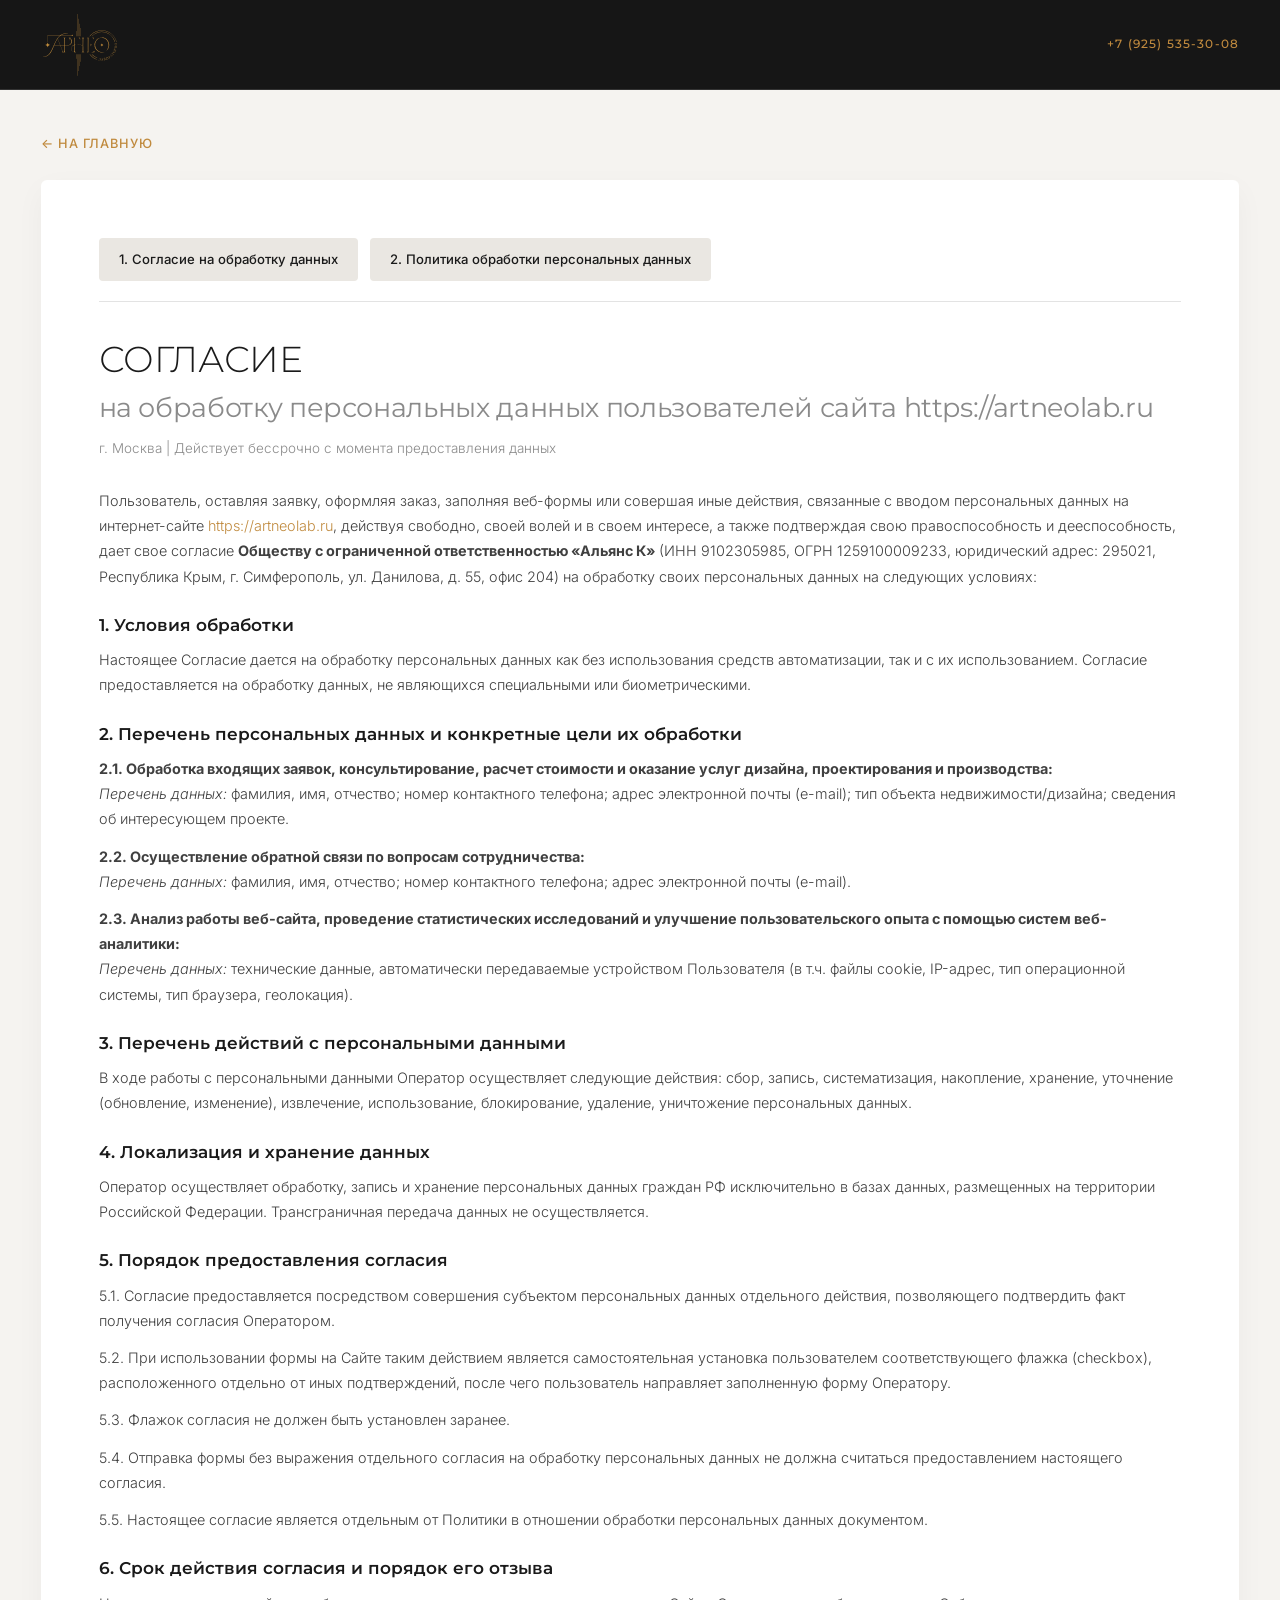
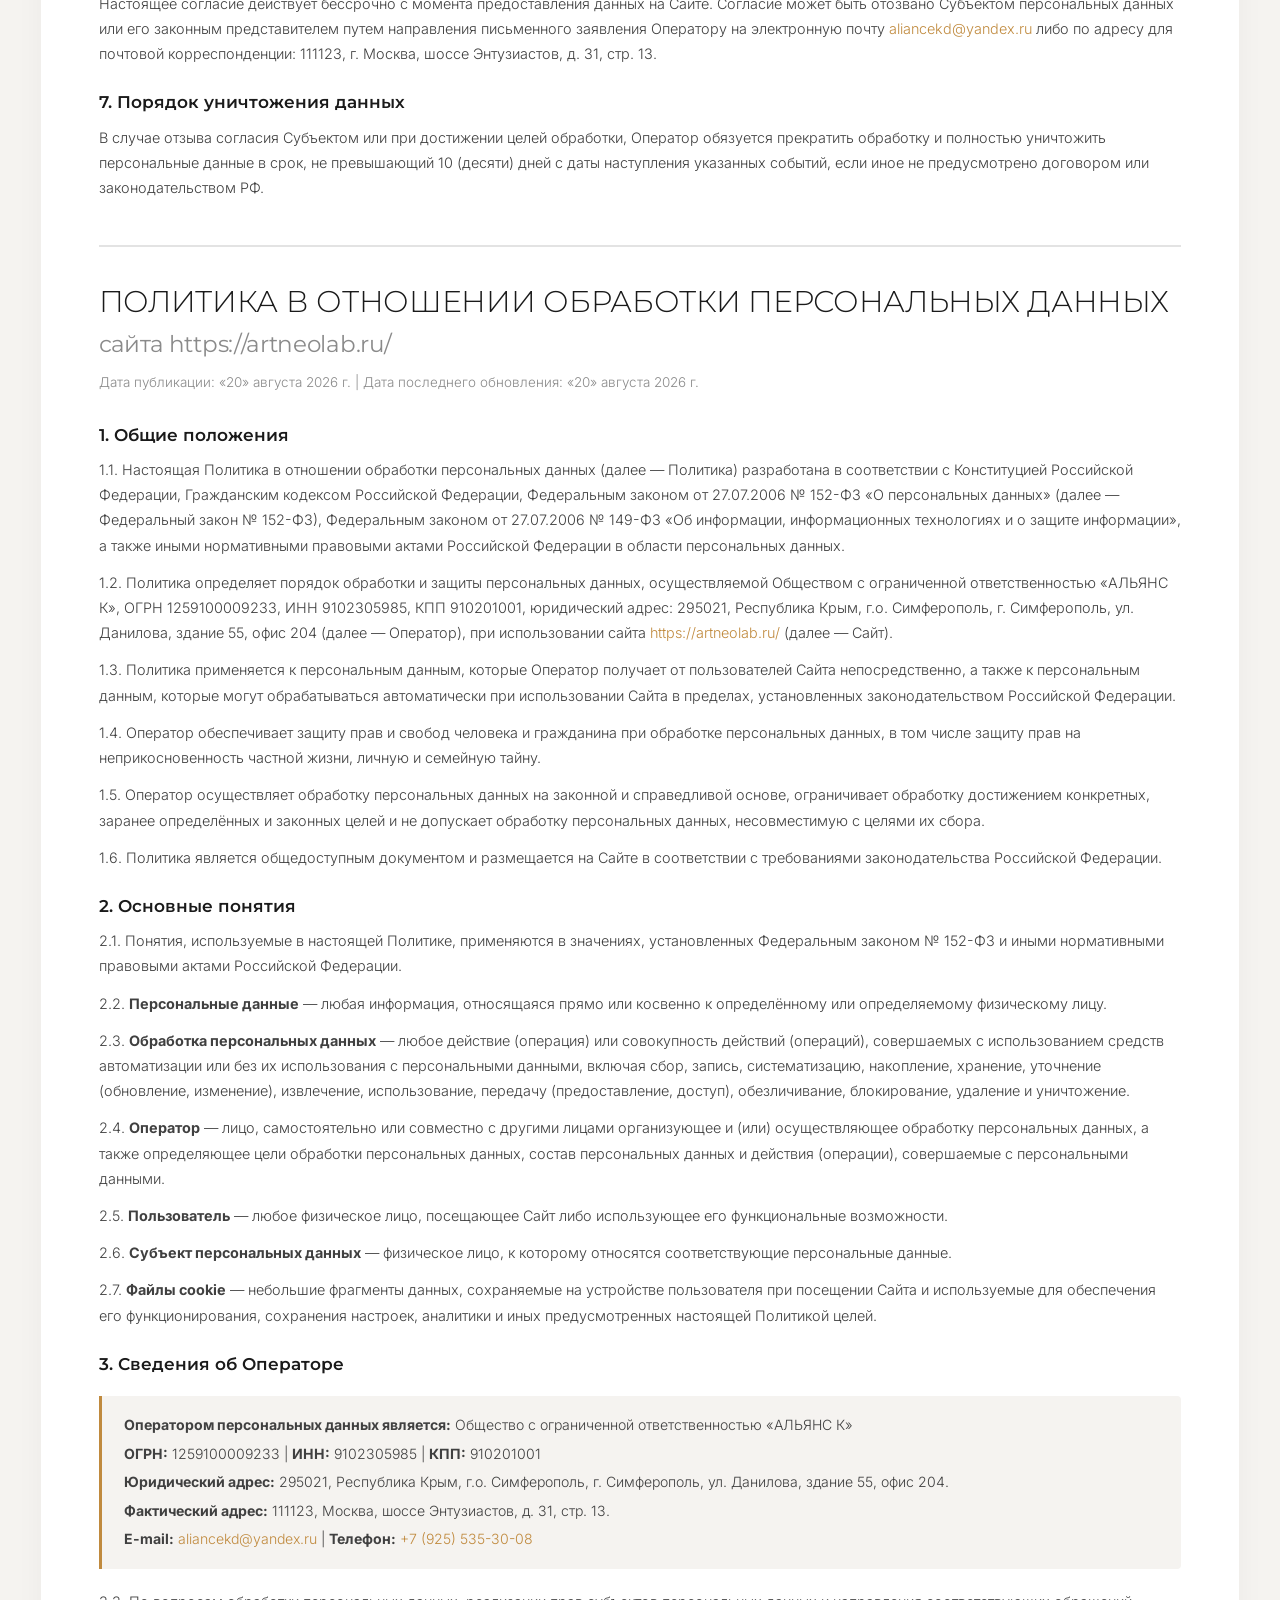
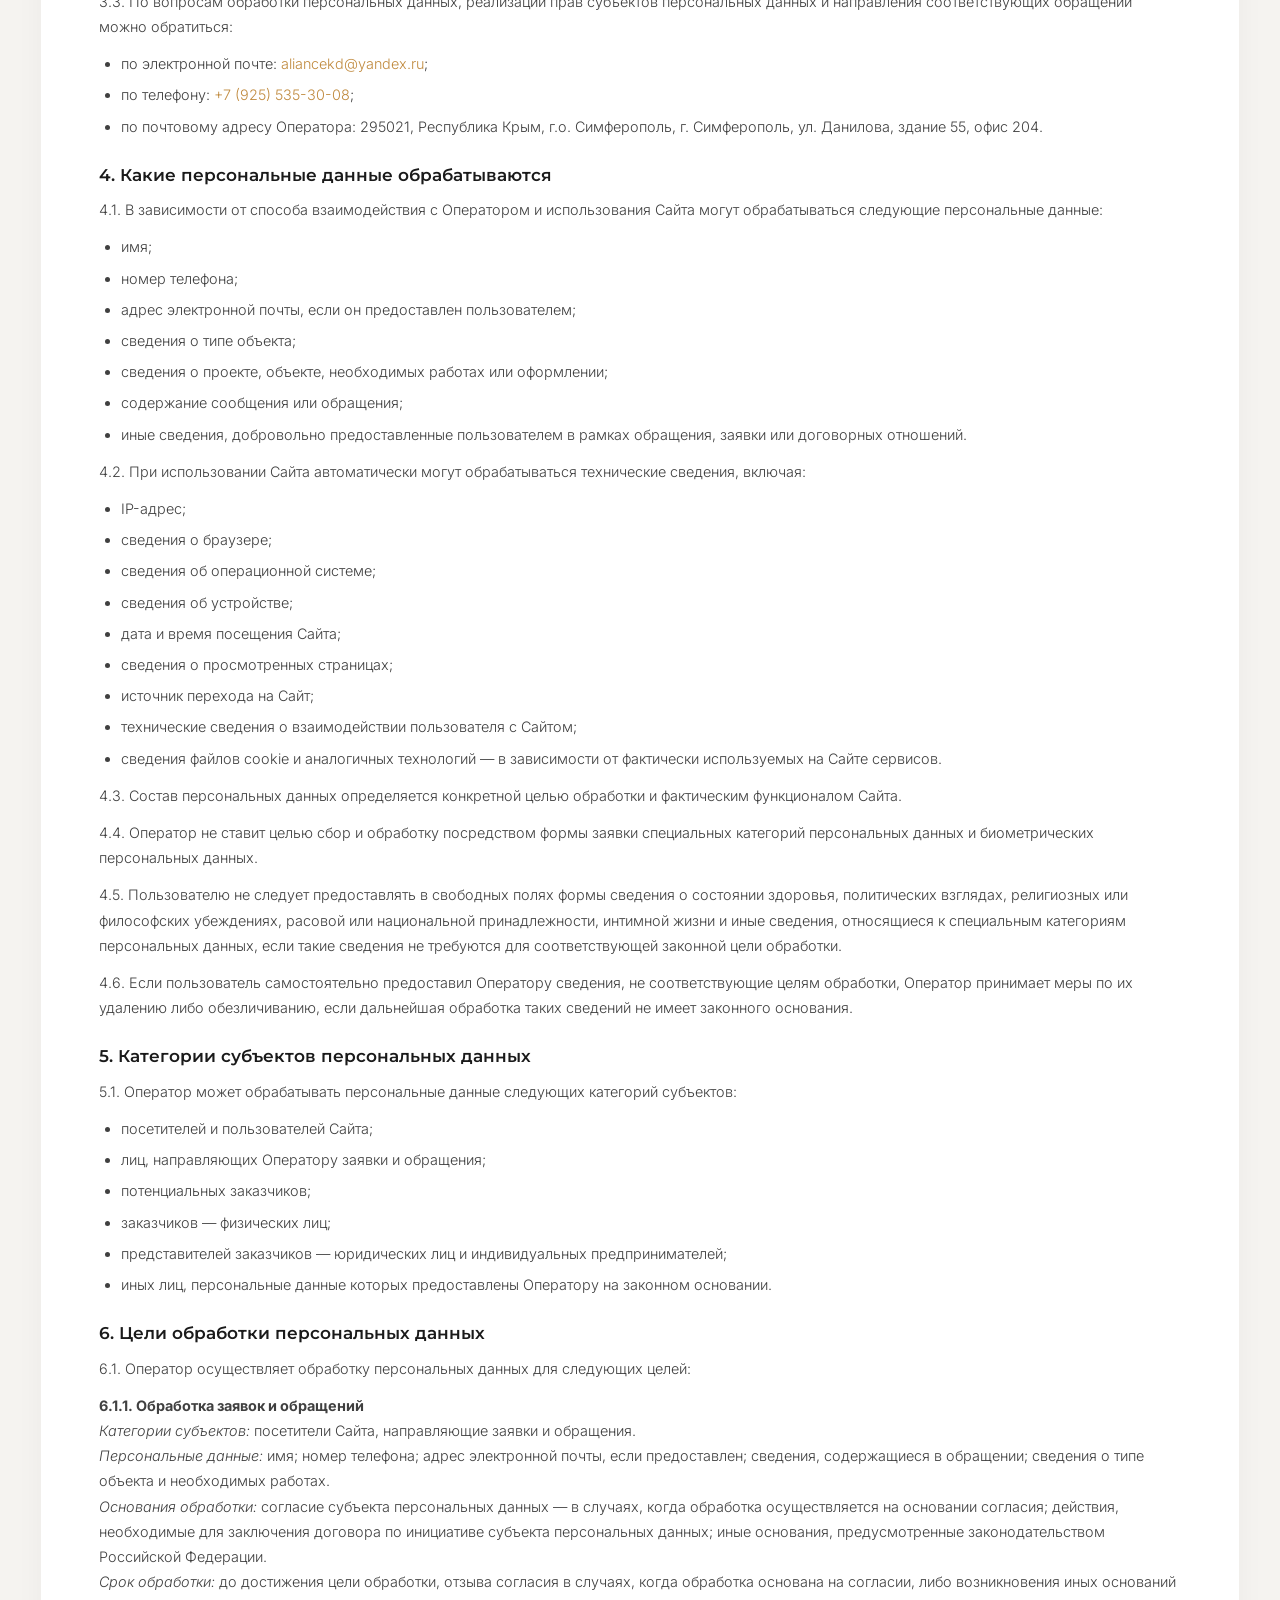
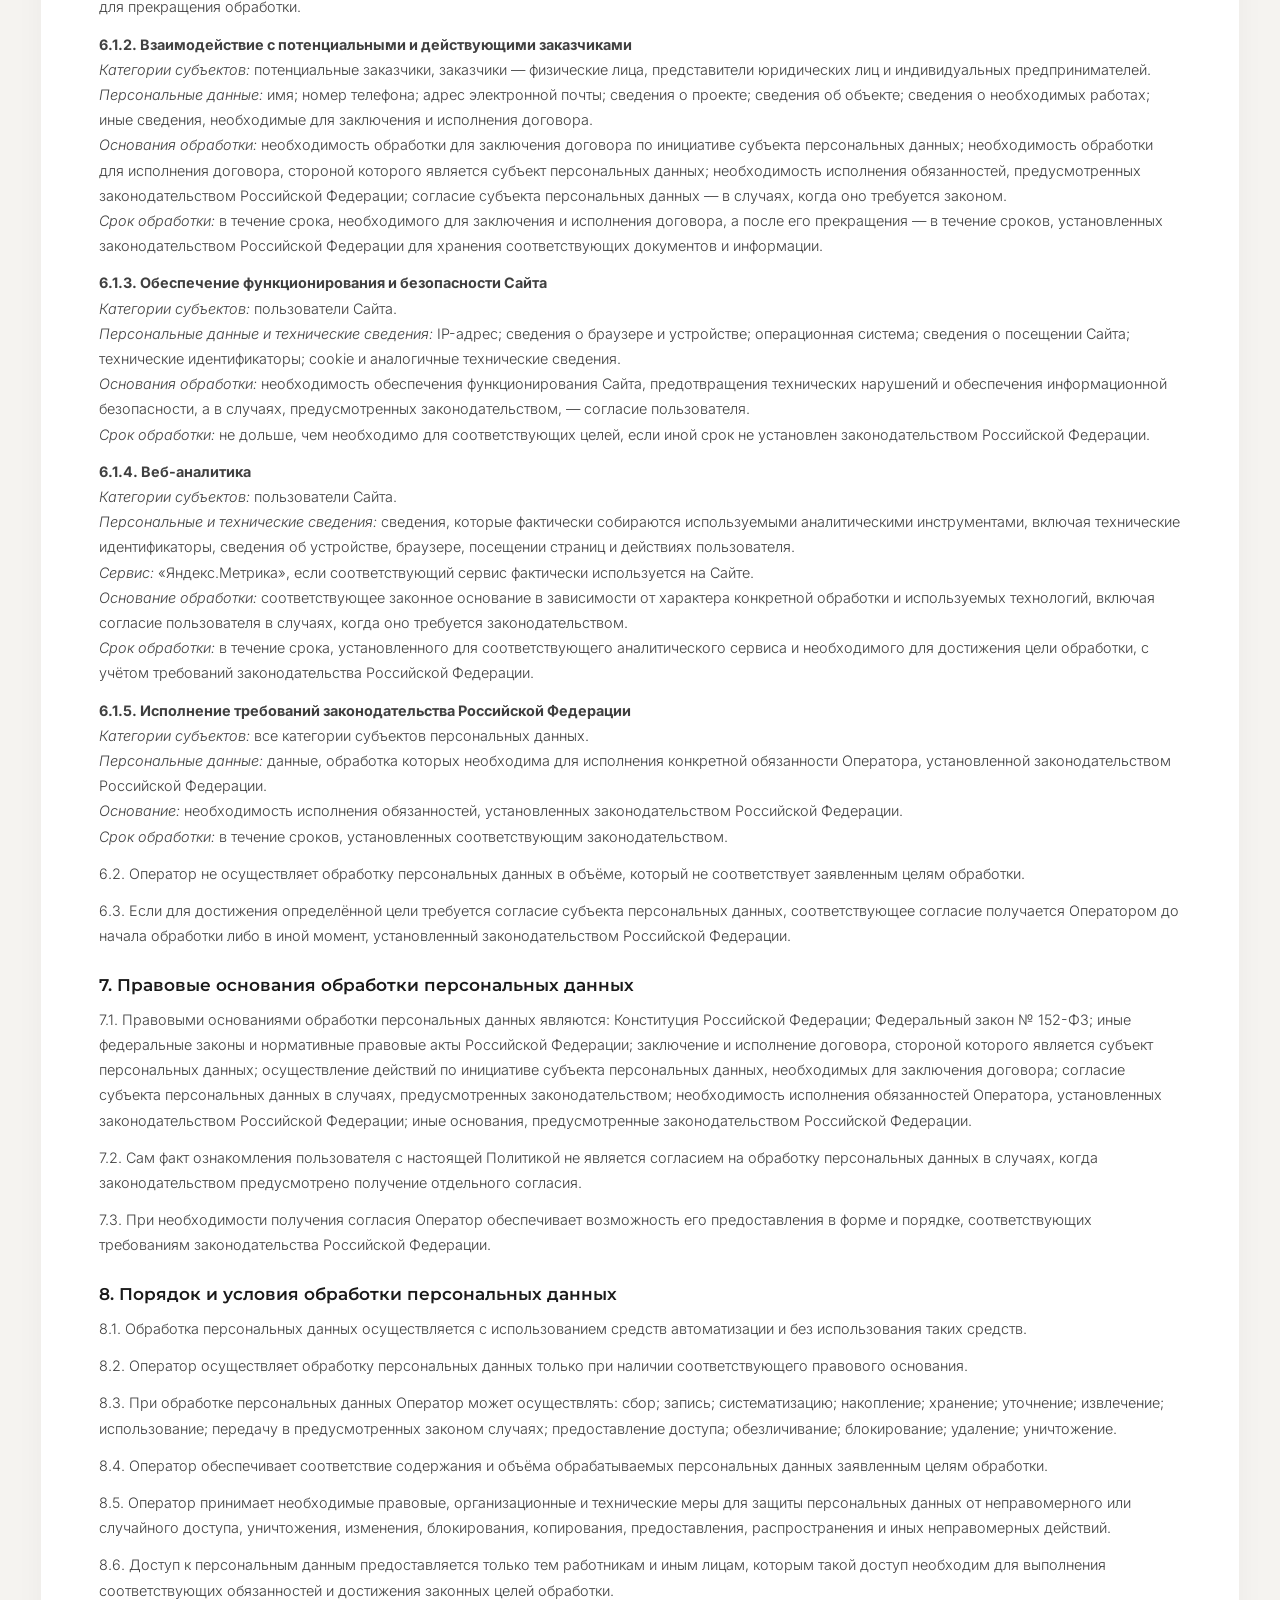
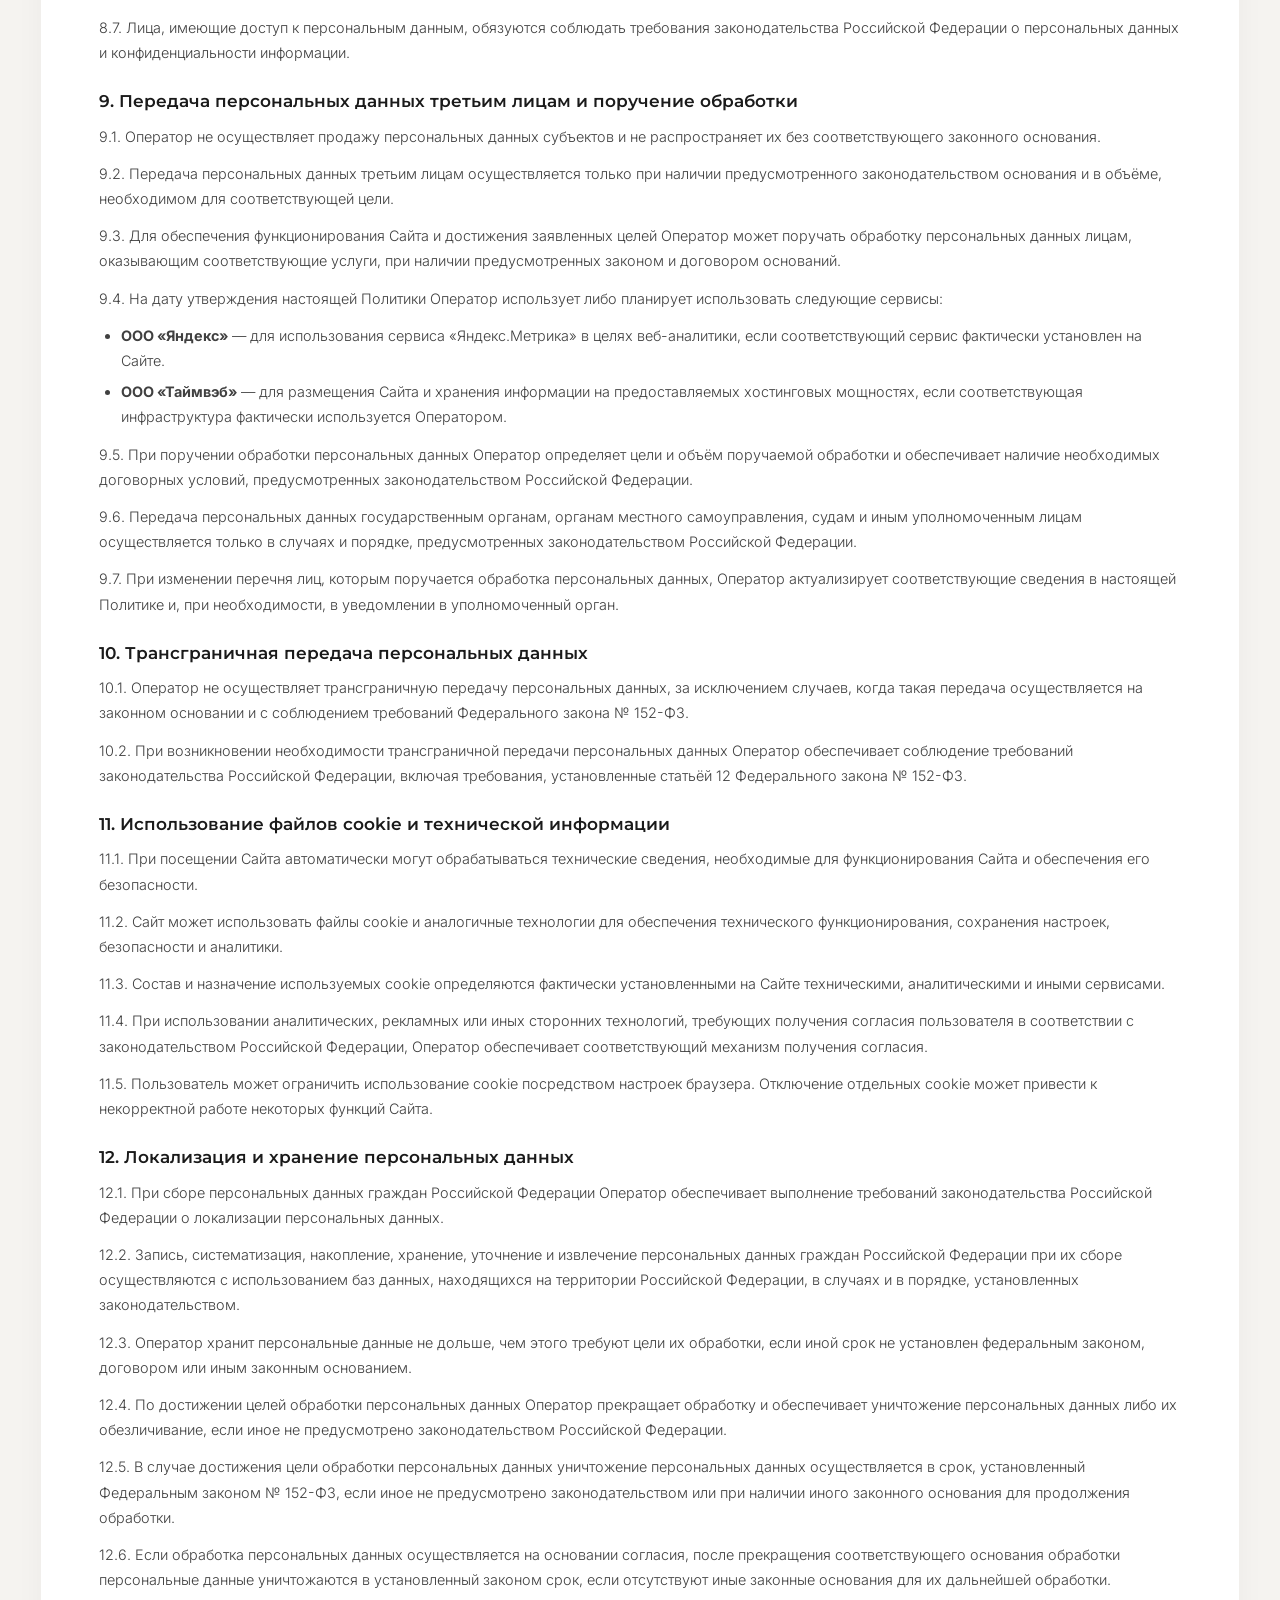
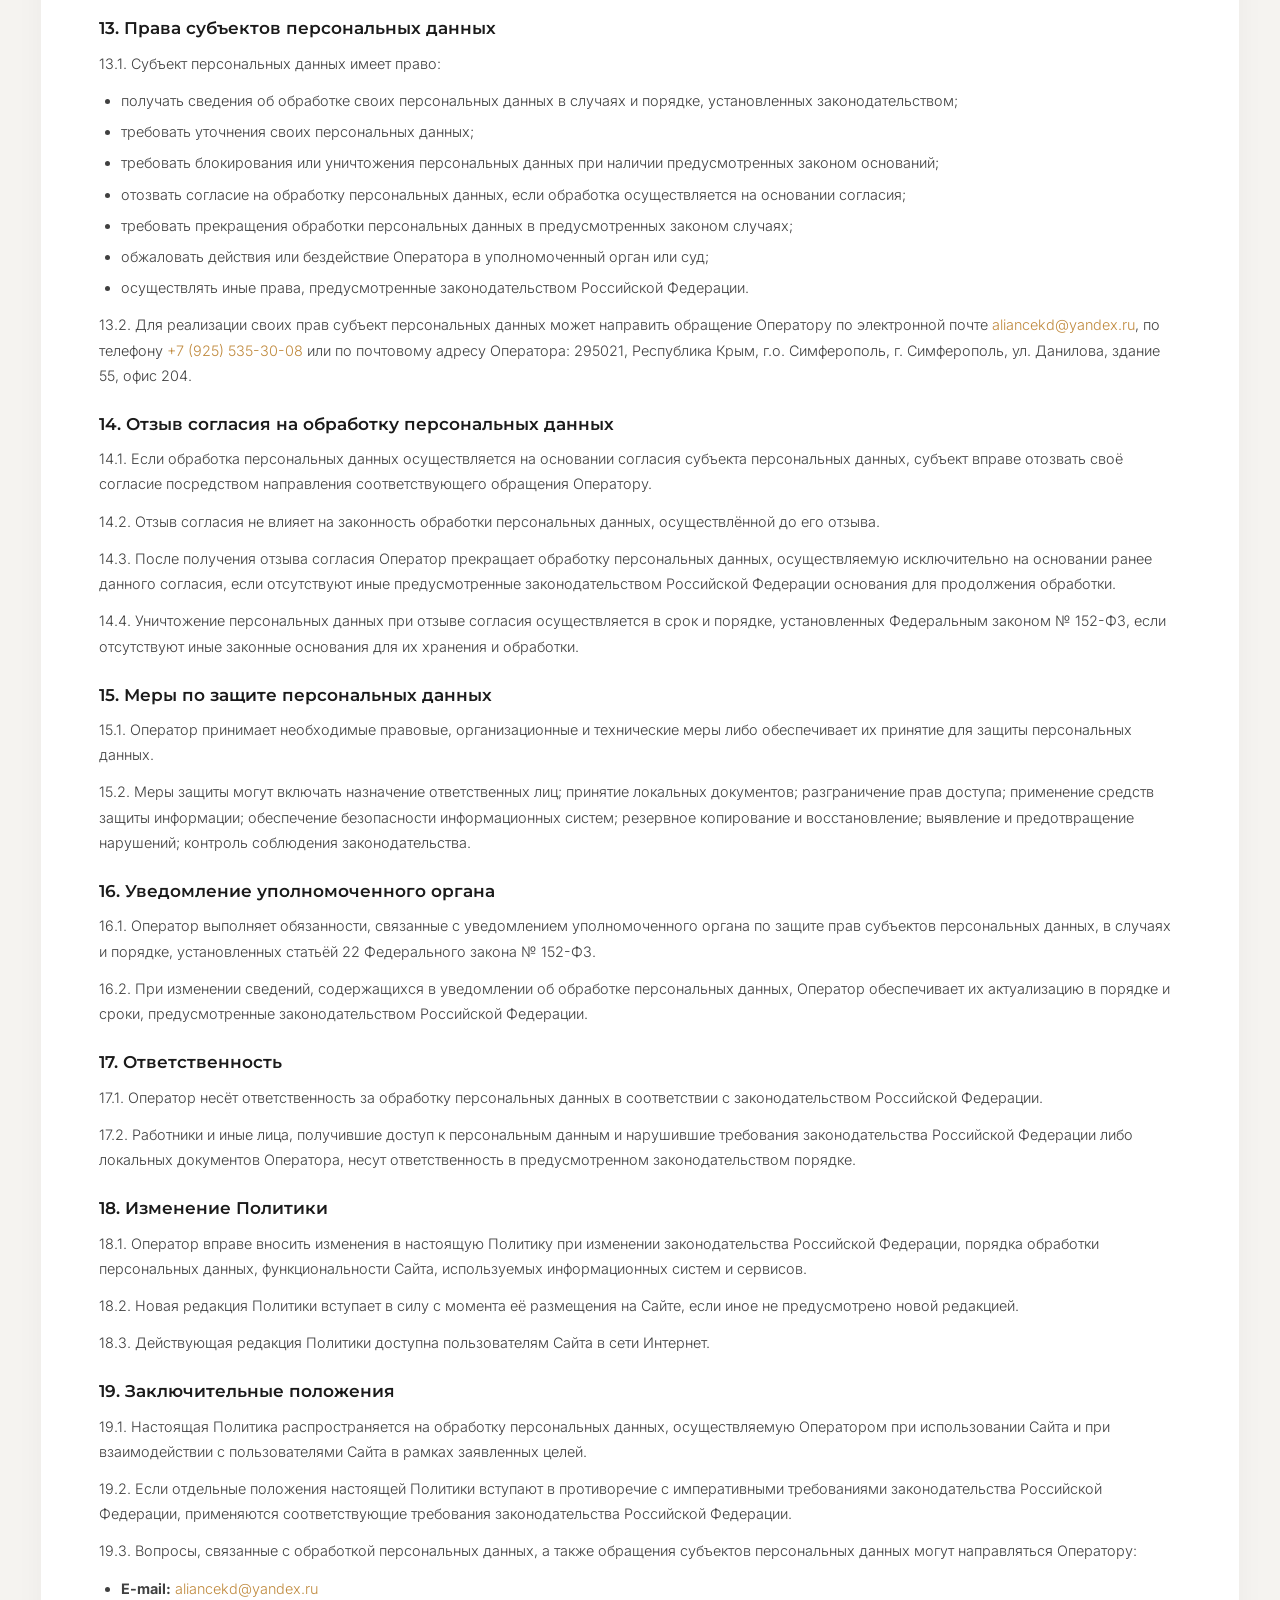
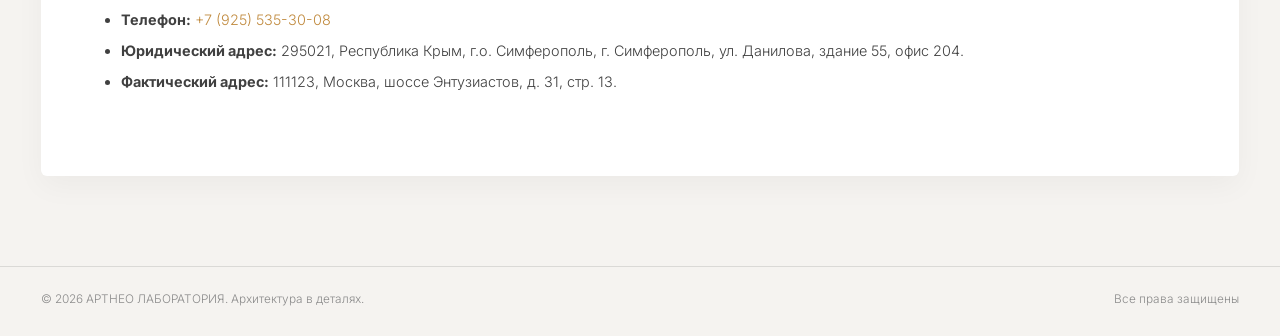
==== commit 49c3d2bc: "152-FZ compliance: mandatory dual checkboxes without pre-check, button locking with red warning anim" ====
--- a/privacy.html
+++ b/privacy.html
@@ -3,7 +3,7 @@
 <head>
 <meta charset="UTF-8">
 <meta name="viewport" content="width=device-width, initial-scale=1">
-<title>Политика конфиденциальности и Согласие на обработку данных — АРТНЕО ЛАБОРАТОРИЯ</title>
+<title>Политика обработки персональных данных и Согласие — АРТНЕО ЛАБОРАТОРИЯ</title>
 <meta name="description" content="Политика обработки персональных данных и Согласие на обработку персональных данных пользователей сайта https://artneolab.ru/">
 <meta name="robots" content="noindex, follow">
 <link rel="icon" href="assets/icons/favicon.svg" type="image/svg+xml">
@@ -53,8 +53,8 @@
     
     <article class="privacy-card">
       <div class="privacy-nav-tabs">
-        <a href="#consent" class="privacy-tab-btn">1. Согласие на обработку персональных данных</a>
-        <a href="#policy" class="privacy-tab-btn">2. Политика в отношении обработки данных</a>
+        <a href="#consent" class="privacy-tab-btn">1. Согласие на обработку данных</a>
+        <a href="#policy" class="privacy-tab-btn">2. Политика обработки персональных данных</a>
       </div>
 
       <!-- СОГЛАСИЕ -->
@@ -92,163 +92,266 @@
         </div>
 
         <div class="privacy-section">
-          <h3>5. Срок действия согласия и порядок его отзыва</h3>
+          <h3>5. Порядок предоставления согласия</h3>
+          <p>5.1. Согласие предоставляется посредством совершения субъектом персональных данных отдельного действия, позволяющего подтвердить факт получения согласия Оператором.</p>
+          <p>5.2. При использовании формы на Сайте таким действием является самостоятельная установка пользователем соответствующего флажка (checkbox), расположенного отдельно от иных подтверждений, после чего пользователь направляет заполненную форму Оператору.</p>
+          <p>5.3. Флажок согласия не должен быть установлен заранее.</p>
+          <p>5.4. Отправка формы без выражения отдельного согласия на обработку персональных данных не должна считаться предоставлением настоящего согласия.</p>
+          <p>5.5. Настоящее согласие является отдельным от Политики в отношении обработки персональных данных документом.</p>
+        </div>
+
+        <div class="privacy-section">
+          <h3>6. Срок действия согласия и порядок его отзыва</h3>
           <p>Настоящее согласие действует бессрочно с момента предоставления данных на Сайте. Согласие может быть отозвано Субъектом персональных данных или его законным представителем путем направления письменного заявления Оператору на электронную почту <a href="mailto:aliancekd@yandex.ru" style="color:var(--gold);">aliancekd@yandex.ru</a> либо по адресу для почтовой корреспонденции: 111123, г. Москва, шоссе Энтузиастов, д. 31, стр. 13.</p>
         </div>
 
         <div class="privacy-section">
-          <h3>6. Порядок уничтожения данных</h3>
-          <p>В случае отзыва согласия Субъектом или при достижении целей обработки, Оператор обязуется прекратить обработку и полностью уничтожить персональные данные в срок, не превышающий 30 (тридцати) дней с даты наступления указанных событий, если иное не предусмотрено договором или законодательством РФ.</p>
+          <h3>7. Порядок уничтожения данных</h3>
+          <p>В случае отзыва согласия Субъектом или при достижении целей обработки, Оператор обязуется прекратить обработку и полностью уничтожить персональные данные в срок, не превышающий 10 (десяти) дней с даты наступления указанных событий, если иное не предусмотрено договором или законодательством РФ.</p>
         </div>
       </section>
 
       <!-- ПОЛИТИКА -->
       <section id="policy">
         <h2 class="doc-title">ПОЛИТИКА В ОТНОШЕНИИ ОБРАБОТКИ ПЕРСОНАЛЬНЫХ ДАННЫХ<br><span style="font-size:0.75em;font-weight:400;color:var(--txt-soft);">сайта https://artneolab.ru/</span></h2>
-        <p class="subtitle">Дата публикации: «19» августа 2026 г. | Дата последнего обновления: «19» августа 2026 г.</p>
+        <p class="subtitle">Дата публикации: «20» августа 2026 г. | Дата последнего обновления: «20» августа 2026 г.</p>
 
         <div class="privacy-section">
           <h3>1. Общие положения</h3>
-          <p>1.1. Настоящая Политика в отношении обработки персональных данных (далее — Политика) разработана в соответствии с Конституцией Российской Федерации, Гражданским кодексом Российской Федерации, Федеральным законом от 27.07.2006 № 152-ФЗ «О персональных данных», Федеральным законом от 27.07.2006 № 149-ФЗ «Об информации, информационных технологиях и о защите информации», а также иными нормативными правовыми актами Российской Федерации в области персональных данных.</p>
-          <p>1.2. Политика определяет порядок обработки и защиты персональных данных, которые Общество с ограниченной ответственностью "АЛЬЯНС К", ОГРН 1259100009233, ИНН 9102305985, адрес: 295021, Республика Крым, г.о. Симферополь, г. Симферополь, ул. Данилова, здание 55, офис 204 (далее — Оператор), получает от пользователей сайта <a href="https://artneolab.ru/" target="_blank" style="color:var(--gold);">https://artneolab.ru/</a> (далее — Сайт).</p>
-          <p>1.3. Оператор обеспечивает защиту прав и свобод человека и гражданина при обработке его персональных данных.</p>
-          <p>1.4. Политика применяется ко всем персональным данным, которые Оператор получает от пользователей Сайта непосредственно или автоматически в процессе использования Сайта.</p>
-          <p>1.5. Политика является общедоступным документом и размещается на Сайте.</p>
-          <p>1.6. Обработка персональных данных осуществляется на законной и справедливой основе и ограничивается достижением конкретных, заранее определённых и законных целей.</p>
+          <p>1.1. Настоящая Политика в отношении обработки персональных данных (далее — Политика) разработана в соответствии с Конституцией Российской Федерации, Гражданским кодексом Российской Федерации, Федеральным законом от 27.07.2006 № 152-ФЗ «О персональных данных» (далее — Федеральный закон № 152-ФЗ), Федеральным законом от 27.07.2006 № 149-ФЗ «Об информации, информационных технологиях и о защите информации», а также иными нормативными правовыми актами Российской Федерации в области персональных данных.</p>
+          <p>1.2. Политика определяет порядок обработки и защиты персональных данных, осуществляемой Обществом с ограниченной ответственностью «АЛЬЯНС К», ОГРН 1259100009233, ИНН 9102305985, КПП 910201001, юридический адрес: 295021, Республика Крым, г.о. Симферополь, г. Симферополь, ул. Данилова, здание 55, офис 204 (далее — Оператор), при использовании сайта <a href="https://artneolab.ru/" target="_blank" style="color:var(--gold);">https://artneolab.ru/</a> (далее — Сайт).</p>
+          <p>1.3. Политика применяется к персональным данным, которые Оператор получает от пользователей Сайта непосредственно, а также к персональным данным, которые могут обрабатываться автоматически при использовании Сайта в пределах, установленных законодательством Российской Федерации.</p>
+          <p>1.4. Оператор обеспечивает защиту прав и свобод человека и гражданина при обработке персональных данных, в том числе защиту прав на неприкосновенность частной жизни, личную и семейную тайну.</p>
+          <p>1.5. Оператор осуществляет обработку персональных данных на законной и справедливой основе, ограничивает обработку достижением конкретных, заранее определённых и законных целей и не допускает обработку персональных данных, несовместимую с целями их сбора.</p>
+          <p>1.6. Политика является общедоступным документом и размещается на Сайте в соответствии с требованиями законодательства Российской Федерации.</p>
         </div>
 
         <div class="privacy-section">
           <h3>2. Основные понятия</h3>
-          <p>2.1. В настоящей Политике используются понятия в значении, установленном Федеральным законом № 152-ФЗ «О персональных данных».</p>
+          <p>2.1. Понятия, используемые в настоящей Политике, применяются в значениях, установленных Федеральным законом № 152-ФЗ и иными нормативными правовыми актами Российской Федерации.</p>
           <p>2.2. <strong>Персональные данные</strong> — любая информация, относящаяся прямо или косвенно к определённому или определяемому физическому лицу.</p>
-          <p>2.3. <strong>Обработка персональных данных</strong> — любое действие или совокупность действий с персональными данными, включая сбор, запись, систематизацию, накопление, хранение, уточнение, извлечение, использование, передачу, обезличивание, блокирование, удаление и уничтожение.</p>
-          <p>2.4. <strong>Пользователь</strong> — любое лицо, посещающее Сайт или использующее его функциональные возможности.</p>
+          <p>2.3. <strong>Обработка персональных данных</strong> — любое действие (операция) или совокупность действий (операций), совершаемых с использованием средств автоматизации или без их использования с персональными данными, включая сбор, запись, систематизацию, накопление, хранение, уточнение (обновление, изменение), извлечение, использование, передачу (предоставление, доступ), обезличивание, блокирование, удаление и уничтожение.</p>
+          <p>2.4. <strong>Оператор</strong> — лицо, самостоятельно или совместно с другими лицами организующее и (или) осуществляющее обработку персональных данных, а также определяющее цели обработки персональных данных, состав персональных данных и действия (операции), совершаемые с персональными данными.</p>
+          <p>2.5. <strong>Пользователь</strong> — любое физическое лицо, посещающее Сайт либо использующее его функциональные возможности.</p>
+          <p>2.6. <strong>Субъект персональных данных</strong> — физическое лицо, к которому относятся соответствующие персональные данные.</p>
+          <p>2.7. <strong>Файлы cookie</strong> — небольшие фрагменты данных, сохраняемые на устройстве пользователя при посещении Сайта и используемые для обеспечения его функционирования, сохранения настроек, аналитики и иных предусмотренных настоящей Политикой целей.</p>
         </div>
 
         <div class="privacy-section">
           <h3>3. Сведения об Операторе</h3>
           <div class="privacy-info-box">
-            <p><strong>Оператором персональных данных является:</strong> Общество с ограниченной ответственностью "АЛЬЯНС К"</p>
+            <p><strong>Оператором персональных данных является:</strong> Общество с ограниченной ответственностью «АЛЬЯНС К»</p>
             <p><strong>ОГРН:</strong> 1259100009233 | <strong>ИНН:</strong> 9102305985 | <strong>КПП:</strong> 910201001</p>
             <p><strong>Юридический адрес:</strong> 295021, Республика Крым, г.о. Симферополь, г. Симферополь, ул. Данилова, здание 55, офис 204.</p>
             <p><strong>Фактический адрес:</strong> 111123, Москва, шоссе Энтузиастов, д. 31, стр. 13.</p>
             <p><strong>E-mail:</strong> <a href="mailto:aliancekd@yandex.ru" style="color:var(--gold);">aliancekd@yandex.ru</a> | <strong>Телефон:</strong> <a href="tel:+79255353008" style="color:var(--gold);">+7 (925) 535-30-08</a></p>
           </div>
-          <p>3.3. По вопросам обработки персональных данных Пользователь может обратиться к Оператору по электронной почте <a href="mailto:aliancekd@yandex.ru" style="color:var(--gold);">aliancekd@yandex.ru</a> либо по телефону <a href="tel:+79255353008" style="color:var(--gold);">+7 (925) 535-30-08</a>.</p>
+          <p>3.3. По вопросам обработки персональных данных, реализации прав субъектов персональных данных и направления соответствующих обращений можно обратиться:</p>
+          <ul>
+            <li>по электронной почте: <a href="mailto:aliancekd@yandex.ru" style="color:var(--gold);">aliancekd@yandex.ru</a>;</li>
+            <li>по телефону: <a href="tel:+79255353008" style="color:var(--gold);">+7 (925) 535-30-08</a>;</li>
+            <li>по почтовому адресу Оператора: 295021, Республика Крым, г.о. Симферополь, г. Симферополь, ул. Данилова, здание 55, офис 204.</li>
+          </ul>
         </div>
 
         <div class="privacy-section">
           <h3>4. Какие персональные данные обрабатываются</h3>
-          <p>4.1. В зависимости от способа взаимодействия с Сайтом Оператор может обрабатывать: имя; номер телефона; адрес электронной почты — если Пользователь предоставляет его Оператору; сведения о типе объекта; сведения, содержащиеся в сообщении или описании задачи; иные сведения, добровольно предоставленные Пользователем.</p>
-          <p>4.2. На Сайте предусмотрена форма заявки, в которой Пользователь может указать имя, телефон, тип объекта и сведения о необходимом оформлении / задаче.</p>
-          <p>4.3. Оператор не ставит целью сбор специальных категорий персональных данных и биометрических персональных данных посредством формы заявки.</p>
-          <p>4.4. Пользователь самостоятельно определяет объём предоставляемых им сведений и отвечает за достоверность предоставленной информации.</p>
-        </div>
-
-        <div class="privacy-section">
-          <h3>5. Цели обработки персональных данных</h3>
-          <p>5.1. Обработка персональных данных Пользователя ограничивается достижением конкретных, заранее определенных целей. Каждая цель обрабатывается в соответствии со следующими условиями:</p>
-          <ul>
-            <li><strong>5.1.1. Прием, обработка входящих заявок и консультирование Пользователя по услугам студии:</strong> имя, номер телефона, e-mail, сведения о типе объекта, загруженные файлы.<br>
-            <em>Правовое основание:</em> Заключение и исполнение договора по инициативе субъекта персональных данных (п. 5 ч. 1 ст. 6 ФЗ № 152-ФЗ).<br>
-            <em>Срок обработки:</em> до момента завершения переговоров по заявке, либо до заключения договора подряда/поставки.</li>
-            <li><strong>5.1.2. Направление Пользователю маркетинговых, рекламных материалов и коммерческих предложений:</strong> имя, номер телефона, e-mail.<br>
-            <em>Правовое основание:</em> Отдельное, предварительное и явно выраженное согласие Пользователя (ч. 1 ст. 18 ФЗ «О рекламе»).<br>
-            <em>Срок обработки:</em> До момента отзыва согласия Пользователем.</li>
-            <li><strong>5.1.3. Обеспечение работоспособности, безопасности Сайта и анализ его посещаемости:</strong> обезличенные технические данные, файлы cookie.<br>
-            <em>Правовое основание:</em> Согласие Пользователя (п. 1 ч. 1 ст. 6 ФЗ № 152-ФЗ).<br>
-            <em>Срок обработки:</em> в течение сроков, установленных для хранения файлов cookie, либо до момента их удаления Пользователем в настройках браузера.</li>
-          </ul>
-        </div>
-
-        <div class="privacy-section">
-          <h3>6. Правовые основания обработки персональных данных</h3>
-          <p>6.1. Правовыми основаниями обработки являются законодательство Российской Федерации; заключение и исполнение договора; действия, необходимые для заключения договора по инициативе субъекта персональных данных; согласие субъекта персональных данных — в случаях, когда оно требуется; иные основания, предусмотренные законодательством.</p>
-          <p>6.2. При заполнении формы заявки Пользователь предоставляет сведения, необходимые для обработки обращения и обратной связи.</p>
-          <p>6.3. Если для конкретной цели законодательством требуется согласие Пользователя, Оператор получает такое согласие в установленной законом форме.</p>
-        </div>
-
-        <div class="privacy-section">
-          <h3>7. Порядок и условия обработки</h3>
-          <p>7.1. Обработка персональных данных осуществляется с использованием средств автоматизации, а также без их использования.</p>
-          <p>7.2. Оператор осуществляет сбор, запись, систематизацию, накопление, хранение, уточнение, извлечение, использование, передачу в предусмотренных законом случаях, обезличивание, блокирование, удаление и уничтожение персональных данных.</p>
-          <p>7.3. Оператор принимает необходимые правовые, организационные и технические меры для защиты персональных данных.</p>
-          <p>7.4. Доступ к персональным данным предоставляется только лицам, которым он необходим для выполнения обязанностей и реализации целей обработки.</p>
-          <p>7.5. Лица, получившие доступ к персональным данным, обязуются соблюдать их конфиденциальность, если иное не предусмотрено законом.</p>
-        </div>
-
-        <div class="privacy-section">
-          <h3>8. Передача персональных данных третьим лицам</h3>
-          <p>8.1. Оператор не продает и не передает персональные данные Пользователей третьим лицам без законных оснований.</p>
-          <p>8.2. Для достижения целей, указанных в настоящей Политике, Оператор вправе поручить обработку персональных данных (в части хранения информации на сервере и сбора аналитики) следующим третьим лицам:</p>
-          <ul>
-            <li><strong>ООО «Яндекс»</strong> (119021, г. Москва, ул. Льва Толстого, д. 16) — для сбора и анализа обезличенных технических данных с помощью сервиса «Яндекс.Метрика»;</li>
-            <li><strong>ООО «Таймвэб»</strong> (196006, г. Санкт-Петербург, ул. Заставская, д. 22, лит. А) — для физического хранения баз данных Сайта на арендованных хостинг-серверах (базы данных расположены строго на территории РФ).</li>
-          </ul>
-          <p>8.3. Передача данных государственным органам (судам, МВД, ФНС, Роскомнадзору) осуществляется исключительно в случаях и в порядке, предусмотренных законодательством РФ.</p>
-        </div>
-
-        <div class="privacy-section">
-          <h3>9. Использование файлов cookie и технической информации</h3>
-          <p>9.1. При посещении Сайта автоматически может обрабатываться техническая информация, включая IP-адрес, сведения о браузере и устройстве, операционной системе, времени посещения, страницах Сайта, источнике перехода и иные технические данные.</p>
-          <p>9.2. Сайт может использовать файлы cookie и аналогичные технологии для обеспечения работы Сайта, сохранения настроек, анализа посещаемости и улучшения работы Сайта.</p>
-          <p>9.3. Состав используемых cookie зависит от фактически установленных технических и аналитических сервисов.</p>
-          <p>9.4. Если используются сторонние системы аналитики, карты, виджеты, формы или иные внешние сервисы, соответствующая информация должна быть отражена в отдельном перечне и, при необходимости, в механизме получения согласия Пользователя.</p>
-          <p>9.5. Пользователь может ограничить или отключить cookie в настройках браузера. При этом отдельные функции Сайта могут работать некорректно.</p>
-        </div>
-
-        <div class="privacy-section">
-          <h3>10. Хранение персональных данных</h3>
-          <p>10.1. Персональные данные хранятся не дольше, чем этого требуют цели их обработки, если иной срок не установлен законом или договором.</p>
-          <p>10.2. В случае достижения цели обработки персональных данных Оператор обязан прекратить обработку и уничтожить персональные данные в срок, не превышающий 10 (десяти) рабочих дней с даты достижения цели обработки, если иное не предусмотрено договором или законом.</p>
-          <p>10.3. При сборе персональных данных Оператор обеспечивает запись, систематизацию, накопление, хранение, уточнение (обновление, изменение), извлечение персональных данных граждан Российской Федерации с использованием баз данных, находящихся на территории Российской Федерации, в соответствии с ч. 5 ст. 18 ФЗ № 152-ФЗ.</p>
-          <p>10.4. Хранение персональных данных осуществляется в форме, позволяющей определить Субъекта персональных данных, не дольше, чем этого требуют цели обработки персональных данных.</p>
-        </div>
-
-        <div class="privacy-section">
-          <h3>11. Права субъектов персональных данных</h3>
-          <p>11.1. Пользователь имеет право получать сведения об обработке своих персональных данных; требовать уточнения, блокирования или уничтожения данных при наличии предусмотренных законом оснований; отозвать согласие, если обработка основана на согласии; обжаловать действия или бездействие Оператора; осуществлять иные права, предусмотренные законодательством.</p>
-          <p>11.2. Для реализации своих прав Пользователь может направить обращение Оператору по адресу электронной почты <a href="mailto:aliancekd@yandex.ru" style="color:var(--gold);">aliancekd@yandex.ru</a>.</p>
-          <p>11.3. В обращении рекомендуется указать сведения, позволяющие идентифицировать заявителя и определить характер обращения.</p>
-          <p>11.4. Оператор рассматривает обращения в сроки и порядке, предусмотренных законодательством.</p>
-        </div>
-
-        <div class="privacy-section">
-          <h3>12. Отзыв согласия</h3>
-          <p>12.1. Если обработка осуществляется на основании согласия Пользователя, Пользователь вправе отозвать своё согласие путём направления соответствующего обращения Оператору.</p>
-          <p>12.2. Отзыв согласия не влияет на законность обработки, осуществлённой до его отзыва.</p>
-          <p>12.3. В случае отзыва Пользователем согласия на обработку его персональных данных Оператор обязан прекратить их обработку и уничтожить данные в срок, не превышающий 10 (десяти) рабочих дней с даты поступления указанного отзыва, за исключением случаев, когда Оператор вправе продолжить обработку без согласия по иным законным основаниям.</p>
-        </div>
-
-        <div class="privacy-section">
-          <h3>13. Меры по защите персональных данных</h3>
-          <p>13.1. Оператор принимает необходимые и достаточные организационные, правовые и технические меры для защиты персональных данных.</p>
-          <p>13.2. Меры могут включать назначение ответственных лиц; принятие локальных документов; разграничение доступа; применение средств защиты; контроль доступа; резервирование и восстановление информации при необходимости; выявление и предотвращение нарушений; внутренний контроль соблюдения законодательства.</p>
-          <p>13.3. Конкретный состав мер определяется Оператором с учётом характера и объёма данных, актуальных угроз безопасности и требований законодательства.</p>
-        </div>
-
-        <div class="privacy-section">
-          <h3>14. Ответственность</h3>
-          <p>14.1. Оператор несёт ответственность за обработку персональных данных в соответствии с законодательством Российской Федерации.</p>
-          <p>14.2. Лица, виновные в нарушении требований законодательства о персональных данных, несут ответственность в соответствии с законодательством Российской Федерации.</p>
-        </div>
-
-        <div class="privacy-section">
-          <h3>15. Изменение Политики</h3>
-          <p>15.1. Оператор вправе вносить изменения в Политику в связи с изменением законодательства, порядка обработки данных, функциональности Сайта или используемых информационных систем.</p>
-          <p>15.2. Новая редакция вступает в силу с момента размещения на Сайте, если иное не предусмотрено новой редакцией.</p>
-          <p>15.3. Действующая редакция доступна Пользователям на Сайте.</p>
-        </div>
-
-        <div class="privacy-section">
-          <h3>16. Заключительные положения</h3>
-          <p>16.1. Политика применяется к обработке персональных данных, осуществляемой Оператором.</p>
-          <p>16.2. Если отдельные положения Политики противоречат императивным требованиям законодательства Российской Федерации, применяются требования законодательства.</p>
-          <p>16.3. Вопросы, связанные с обработкой персональных данных, можно направлять Оператору:</p>
+          <p>4.1. В зависимости от способа взаимодействия с Оператором и использования Сайта могут обрабатываться следующие персональные данные:</p>
+          <ul>
+            <li>имя;</li>
+            <li>номер телефона;</li>
+            <li>адрес электронной почты, если он предоставлен пользователем;</li>
+            <li>сведения о типе объекта;</li>
+            <li>сведения о проекте, объекте, необходимых работах или оформлении;</li>
+            <li>содержание сообщения или обращения;</li>
+            <li>иные сведения, добровольно предоставленные пользователем в рамках обращения, заявки или договорных отношений.</li>
+          </ul>
+          <p>4.2. При использовании Сайта автоматически могут обрабатываться технические сведения, включая:</p>
+          <ul>
+            <li>IP-адрес;</li>
+            <li>сведения о браузере;</li>
+            <li>сведения об операционной системе;</li>
+            <li>сведения об устройстве;</li>
+            <li>дата и время посещения Сайта;</li>
+            <li>сведения о просмотренных страницах;</li>
+            <li>источник перехода на Сайт;</li>
+            <li>технические сведения о взаимодействии пользователя с Сайтом;</li>
+            <li>сведения файлов cookie и аналогичных технологий — в зависимости от фактически используемых на Сайте сервисов.</li>
+          </ul>
+          <p>4.3. Состав персональных данных определяется конкретной целью обработки и фактическим функционалом Сайта.</p>
+          <p>4.4. Оператор не ставит целью сбор и обработку посредством формы заявки специальных категорий персональных данных и биометрических персональных данных.</p>
+          <p>4.5. Пользователю не следует предоставлять в свободных полях формы сведения о состоянии здоровья, политических взглядах, религиозных или философских убеждениях, расовой или национальной принадлежности, интимной жизни и иные сведения, относящиеся к специальным категориям персональных данных, если такие сведения не требуются для соответствующей законной цели обработки.</p>
+          <p>4.6. Если пользователь самостоятельно предоставил Оператору сведения, не соответствующие целям обработки, Оператор принимает меры по их удалению либо обезличиванию, если дальнейшая обработка таких сведений не имеет законного основания.</p>
+        </div>
+
+        <div class="privacy-section">
+          <h3>5. Категории субъектов персональных данных</h3>
+          <p>5.1. Оператор может обрабатывать персональные данные следующих категорий субъектов:</p>
+          <ul>
+            <li>посетителей и пользователей Сайта;</li>
+            <li>лиц, направляющих Оператору заявки и обращения;</li>
+            <li>потенциальных заказчиков;</li>
+            <li>заказчиков — физических лиц;</li>
+            <li>представителей заказчиков — юридических лиц и индивидуальных предпринимателей;</li>
+            <li>иных лиц, персональные данные которых предоставлены Оператору на законном основании.</li>
+          </ul>
+        </div>
+
+        <div class="privacy-section">
+          <h3>6. Цели обработки персональных данных</h3>
+          <p>6.1. Оператор осуществляет обработку персональных данных для следующих целей:</p>
+          
+          <p><strong>6.1.1. Обработка заявок и обращений</strong><br>
+          <em>Категории субъектов:</em> посетители Сайта, направляющие заявки и обращения.<br>
+          <em>Персональные данные:</em> имя; номер телефона; адрес электронной почты, если предоставлен; сведения, содержащиеся в обращении; сведения о типе объекта и необходимых работах.<br>
+          <em>Основания обработки:</em> согласие субъекта персональных данных — в случаях, когда обработка осуществляется на основании согласия; действия, необходимые для заключения договора по инициативе субъекта персональных данных; иные основания, предусмотренные законодательством Российской Федерации.<br>
+          <em>Срок обработки:</em> до достижения цели обработки, отзыва согласия в случаях, когда обработка основана на согласии, либо возникновения иных оснований для прекращения обработки.</p>
+
+          <p><strong>6.1.2. Взаимодействие с потенциальными и действующими заказчиками</strong><br>
+          <em>Категории субъектов:</em> потенциальные заказчики, заказчики — физические лица, представители юридических лиц и индивидуальных предпринимателей.<br>
+          <em>Персональные данные:</em> имя; номер телефона; адрес электронной почты; сведения о проекте; сведения об объекте; сведения о необходимых работах; иные сведения, необходимые для заключения и исполнения договора.<br>
+          <em>Основания обработки:</em> необходимость обработки для заключения договора по инициативе субъекта персональных данных; необходимость обработки для исполнения договора, стороной которого является субъект персональных данных; необходимость исполнения обязанностей, предусмотренных законодательством Российской Федерации; согласие субъекта персональных данных — в случаях, когда оно требуется законом.<br>
+          <em>Срок обработки:</em> в течение срока, необходимого для заключения и исполнения договора, а после его прекращения — в течение сроков, установленных законодательством Российской Федерации для хранения соответствующих документов и информации.</p>
+
+          <p><strong>6.1.3. Обеспечение функционирования и безопасности Сайта</strong><br>
+          <em>Категории субъектов:</em> пользователи Сайта.<br>
+          <em>Персональные данные и технические сведения:</em> IP-адрес; сведения о браузере и устройстве; операционная система; сведения о посещении Сайта; технические идентификаторы; cookie и аналогичные технические сведения.<br>
+          <em>Основания обработки:</em> необходимость обеспечения функционирования Сайта, предотвращения технических нарушений и обеспечения информационной безопасности, а в случаях, предусмотренных законодательством, — согласие пользователя.<br>
+          <em>Срок обработки:</em> не дольше, чем необходимо для соответствующих целей, если иной срок не установлен законодательством Российской Федерации.</p>
+
+          <p><strong>6.1.4. Веб-аналитика</strong><br>
+          <em>Категории субъектов:</em> пользователи Сайта.<br>
+          <em>Персональные и технические сведения:</em> сведения, которые фактически собираются используемыми аналитическими инструментами, включая технические идентификаторы, сведения об устройстве, браузере, посещении страниц и действиях пользователя.<br>
+          <em>Сервис:</em> «Яндекс.Метрика», если соответствующий сервис фактически используется на Сайте.<br>
+          <em>Основание обработки:</em> соответствующее законное основание в зависимости от характера конкретной обработки и используемых технологий, включая согласие пользователя в случаях, когда оно требуется законодательством.<br>
+          <em>Срок обработки:</em> в течение срока, установленного для соответствующего аналитического сервиса и необходимого для достижения цели обработки, с учётом требований законодательства Российской Федерации.</p>
+
+          <p><strong>6.1.5. Исполнение требований законодательства Российской Федерации</strong><br>
+          <em>Категории субъектов:</em> все категории субъектов персональных данных.<br>
+          <em>Персональные данные:</em> данные, обработка которых необходима для исполнения конкретной обязанности Оператора, установленной законодательством Российской Федерации.<br>
+          <em>Основание:</em> необходимость исполнения обязанностей, установленных законодательством Российской Федерации.<br>
+          <em>Срок обработки:</em> в течение сроков, установленных соответствующим законодательством.</p>
+
+          <p>6.2. Оператор не осуществляет обработку персональных данных в объёме, который не соответствует заявленным целям обработки.</p>
+          <p>6.3. Если для достижения определённой цели требуется согласие субъекта персональных данных, соответствующее согласие получается Оператором до начала обработки либо в иной момент, установленный законодательством Российской Федерации.</p>
+        </div>
+
+        <div class="privacy-section">
+          <h3>7. Правовые основания обработки персональных данных</h3>
+          <p>7.1. Правовыми основаниями обработки персональных данных являются: Конституция Российской Федерации; Федеральный закон № 152-ФЗ; иные федеральные законы и нормативные правовые акты Российской Федерации; заключение и исполнение договора, стороной которого является субъект персональных данных; осуществление действий по инициативе субъекта персональных данных, необходимых для заключения договора; согласие субъекта персональных данных в случаях, предусмотренных законодательством; необходимость исполнения обязанностей Оператора, установленных законодательством Российской Федерации; иные основания, предусмотренные законодательством Российской Федерации.</p>
+          <p>7.2. Сам факт ознакомления пользователя с настоящей Политикой не является согласием на обработку персональных данных в случаях, когда законодательством предусмотрено получение отдельного согласия.</p>
+          <p>7.3. При необходимости получения согласия Оператор обеспечивает возможность его предоставления в форме и порядке, соответствующих требованиям законодательства Российской Федерации.</p>
+        </div>
+
+        <div class="privacy-section">
+          <h3>8. Порядок и условия обработки персональных данных</h3>
+          <p>8.1. Обработка персональных данных осуществляется с использованием средств автоматизации и без использования таких средств.</p>
+          <p>8.2. Оператор осуществляет обработку персональных данных только при наличии соответствующего правового основания.</p>
+          <p>8.3. При обработке персональных данных Оператор может осуществлять: сбор; запись; систематизацию; накопление; хранение; уточнение; извлечение; использование; передачу в предусмотренных законом случаях; предоставление доступа; обезличивание; блокирование; удаление; уничтожение.</p>
+          <p>8.4. Оператор обеспечивает соответствие содержания и объёма обрабатываемых персональных данных заявленным целям обработки.</p>
+          <p>8.5. Оператор принимает необходимые правовые, организационные и технические меры для защиты персональных данных от неправомерного или случайного доступа, уничтожения, изменения, блокирования, копирования, предоставления, распространения и иных неправомерных действий.</p>
+          <p>8.6. Доступ к персональным данным предоставляется только тем работникам и иным лицам, которым такой доступ необходим для выполнения соответствующих обязанностей и достижения законных целей обработки.</p>
+          <p>8.7. Лица, имеющие доступ к персональным данным, обязуются соблюдать требования законодательства Российской Федерации о персональных данных и конфиденциальности информации.</p>
+        </div>
+
+        <div class="privacy-section">
+          <h3>9. Передача персональных данных третьим лицам и поручение обработки</h3>
+          <p>9.1. Оператор не осуществляет продажу персональных данных субъектов и не распространяет их без соответствующего законного основания.</p>
+          <p>9.2. Передача персональных данных третьим лицам осуществляется только при наличии предусмотренного законодательством основания и в объёме, необходимом для соответствующей цели.</p>
+          <p>9.3. Для обеспечения функционирования Сайта и достижения заявленных целей Оператор может поручать обработку персональных данных лицам, оказывающим соответствующие услуги, при наличии предусмотренных законом и договором оснований.</p>
+          <p>9.4. На дату утверждения настоящей Политики Оператор использует либо планирует использовать следующие сервисы:</p>
+          <ul>
+            <li><strong>ООО «Яндекс»</strong> — для использования сервиса «Яндекс.Метрика» в целях веб-аналитики, если соответствующий сервис фактически установлен на Сайте.</li>
+            <li><strong>ООО «Таймвэб»</strong> — для размещения Сайта и хранения информации на предоставляемых хостинговых мощностях, если соответствующая инфраструктура фактически используется Оператором.</li>
+          </ul>
+          <p>9.5. При поручении обработки персональных данных Оператор определяет цели и объём поручаемой обработки и обеспечивает наличие необходимых договорных условий, предусмотренных законодательством Российской Федерации.</p>
+          <p>9.6. Передача персональных данных государственным органам, органам местного самоуправления, судам и иным уполномоченным лицам осуществляется только в случаях и порядке, предусмотренных законодательством Российской Федерации.</p>
+          <p>9.7. При изменении перечня лиц, которым поручается обработка персональных данных, Оператор актуализирует соответствующие сведения в настоящей Политике и, при необходимости, в уведомлении в уполномоченный орган.</p>
+        </div>
+
+        <div class="privacy-section">
+          <h3>10. Трансграничная передача персональных данных</h3>
+          <p>10.1. Оператор не осуществляет трансграничную передачу персональных данных, за исключением случаев, когда такая передача осуществляется на законном основании и с соблюдением требований Федерального закона № 152-ФЗ.</p>
+          <p>10.2. При возникновении необходимости трансграничной передачи персональных данных Оператор обеспечивает соблюдение требований законодательства Российской Федерации, включая требования, установленные статьёй 12 Федерального закона № 152-ФЗ.</p>
+        </div>
+
+        <div class="privacy-section">
+          <h3>11. Использование файлов cookie и технической информации</h3>
+          <p>11.1. При посещении Сайта автоматически могут обрабатываться технические сведения, необходимые для функционирования Сайта и обеспечения его безопасности.</p>
+          <p>11.2. Сайт может использовать файлы cookie и аналогичные технологии для обеспечения технического функционирования, сохранения настроек, безопасности и аналитики.</p>
+          <p>11.3. Состав и назначение используемых cookie определяются фактически установленными на Сайте техническими, аналитическими и иными сервисами.</p>
+          <p>11.4. При использовании аналитических, рекламных или иных сторонних технологий, требующих получения согласия пользователя в соответствии с законодательством Российской Федерации, Оператор обеспечивает соответствующий механизм получения согласия.</p>
+          <p>11.5. Пользователь может ограничить использование cookie посредством настроек браузера. Отключение отдельных cookie может привести к некорректной работе некоторых функций Сайта.</p>
+        </div>
+
+        <div class="privacy-section">
+          <h3>12. Локализация и хранение персональных данных</h3>
+          <p>12.1. При сборе персональных данных граждан Российской Федерации Оператор обеспечивает выполнение требований законодательства Российской Федерации о локализации персональных данных.</p>
+          <p>12.2. Запись, систематизация, накопление, хранение, уточнение и извлечение персональных данных граждан Российской Федерации при их сборе осуществляются с использованием баз данных, находящихся на территории Российской Федерации, в случаях и в порядке, установленных законодательством.</p>
+          <p>12.3. Оператор хранит персональные данные не дольше, чем этого требуют цели их обработки, если иной срок не установлен федеральным законом, договором или иным законным основанием.</p>
+          <p>12.4. По достижении целей обработки персональных данных Оператор прекращает обработку и обеспечивает уничтожение персональных данных либо их обезличивание, если иное не предусмотрено законодательством Российской Федерации.</p>
+          <p>12.5. В случае достижения цели обработки персональных данных уничтожение персональных данных осуществляется в срок, установленный Федеральным законом № 152-ФЗ, если иное не предусмотрено законодательством или при наличии иного законного основания для продолжения обработки.</p>
+          <p>12.6. Если обработка персональных данных осуществляется на основании согласия, после прекращения соответствующего основания обработки персональные данные уничтожаются в установленный законом срок, если отсутствуют иные законные основания для их дальнейшей обработки.</p>
+        </div>
+
+        <div class="privacy-section">
+          <h3>13. Права субъектов персональных данных</h3>
+          <p>13.1. Субъект персональных данных имеет право:</p>
+          <ul>
+            <li>получать сведения об обработке своих персональных данных в случаях и порядке, установленных законодательством;</li>
+            <li>требовать уточнения своих персональных данных;</li>
+            <li>требовать блокирования или уничтожения персональных данных при наличии предусмотренных законом оснований;</li>
+            <li>отозвать согласие на обработку персональных данных, если обработка осуществляется на основании согласия;</li>
+            <li>требовать прекращения обработки персональных данных в предусмотренных законом случаях;</li>
+            <li>обжаловать действия или бездействие Оператора в уполномоченный орган или суд;</li>
+            <li>осуществлять иные права, предусмотренные законодательством Российской Федерации.</li>
+          </ul>
+          <p>13.2. Для реализации своих прав субъект персональных данных может направить обращение Оператору по электронной почте <a href="mailto:aliancekd@yandex.ru" style="color:var(--gold);">aliancekd@yandex.ru</a>, по телефону <a href="tel:+79255353008" style="color:var(--gold);">+7 (925) 535-30-08</a> или по почтовому адресу Оператора: 295021, Республика Крым, г.о. Симферополь, г. Симферополь, ул. Данилова, здание 55, офис 204.</p>
+        </div>
+
+        <div class="privacy-section">
+          <h3>14. Отзыв согласия на обработку персональных данных</h3>
+          <p>14.1. Если обработка персональных данных осуществляется на основании согласия субъекта персональных данных, субъект вправе отозвать своё согласие посредством направления соответствующего обращения Оператору.</p>
+          <p>14.2. Отзыв согласия не влияет на законность обработки персональных данных, осуществлённой до его отзыва.</p>
+          <p>14.3. После получения отзыва согласия Оператор прекращает обработку персональных данных, осуществляемую исключительно на основании ранее данного согласия, если отсутствуют иные предусмотренные законодательством Российской Федерации основания для продолжения обработки.</p>
+          <p>14.4. Уничтожение персональных данных при отзыве согласия осуществляется в срок и порядке, установленных Федеральным законом № 152-ФЗ, если отсутствуют иные законные основания для их хранения и обработки.</p>
+        </div>
+
+        <div class="privacy-section">
+          <h3>15. Меры по защите персональных данных</h3>
+          <p>15.1. Оператор принимает необходимые правовые, организационные и технические меры либо обеспечивает их принятие для защиты персональных данных.</p>
+          <p>15.2. Меры защиты могут включать назначение ответственных лиц; принятие локальных документов; разграничение прав доступа; применение средств защиты информации; обеспечение безопасности информационных систем; резервное копирование и восстановление; выявление и предотвращение нарушений; контроль соблюдения законодательства.</p>
+        </div>
+
+        <div class="privacy-section">
+          <h3>16. Уведомление уполномоченного органа</h3>
+          <p>16.1. Оператор выполняет обязанности, связанные с уведомлением уполномоченного органа по защите прав субъектов персональных данных, в случаях и порядке, установленных статьёй 22 Федерального закона № 152-ФЗ.</p>
+          <p>16.2. При изменении сведений, содержащихся в уведомлении об обработке персональных данных, Оператор обеспечивает их актуализацию в порядке и сроки, предусмотренные законодательством Российской Федерации.</p>
+        </div>
+
+        <div class="privacy-section">
+          <h3>17. Ответственность</h3>
+          <p>17.1. Оператор несёт ответственность за обработку персональных данных в соответствии с законодательством Российской Федерации.</p>
+          <p>17.2. Работники и иные лица, получившие доступ к персональным данным и нарушившие требования законодательства Российской Федерации либо локальных документов Оператора, несут ответственность в предусмотренном законодательством порядке.</p>
+        </div>
+
+        <div class="privacy-section">
+          <h3>18. Изменение Политики</h3>
+          <p>18.1. Оператор вправе вносить изменения в настоящую Политику при изменении законодательства Российской Федерации, порядка обработки персональных данных, функциональности Сайта, используемых информационных систем и сервисов.</p>
+          <p>18.2. Новая редакция Политики вступает в силу с момента её размещения на Сайте, если иное не предусмотрено новой редакцией.</p>
+          <p>18.3. Действующая редакция Политики доступна пользователям Сайта в сети Интернет.</p>
+        </div>
+
+        <div class="privacy-section">
+          <h3>19. Заключительные положения</h3>
+          <p>19.1. Настоящая Политика распространяется на обработку персональных данных, осуществляемую Оператором при использовании Сайта и при взаимодействии с пользователями Сайта в рамках заявленных целей.</p>
+          <p>19.2. Если отдельные положения настоящей Политики вступают в противоречие с императивными требованиями законодательства Российской Федерации, применяются соответствующие требования законодательства Российской Федерации.</p>
+          <p>19.3. Вопросы, связанные с обработкой персональных данных, а также обращения субъектов персональных данных могут направляться Оператору:</p>
           <ul>
             <li><strong>E-mail:</strong> <a href="mailto:aliancekd@yandex.ru" style="color:var(--gold);">aliancekd@yandex.ru</a></li>
             <li><strong>Телефон:</strong> <a href="tel:+79255353008" style="color:var(--gold);">+7 (925) 535-30-08</a></li>
-            <li><strong>Адрес:</strong> 111123, Москва, шоссе Энтузиастов, д. 31, стр. 13</li>
+            <li><strong>Юридический адрес:</strong> 295021, Республика Крым, г.о. Симферополь, г. Симферополь, ул. Данилова, здание 55, офис 204.</li>
+            <li><strong>Фактический адрес:</strong> 111123, Москва, шоссе Энтузиастов, д. 31, стр. 13.</li>
           </ul>
         </div>
       </section>
--- a/css/styles.css
+++ b/css/styles.css
@@ -107,7 +107,7 @@
              linear-gradient(rgba(10,10,10,.55),rgba(10,10,10,.2) 40%,rgba(10,10,10,.75))}
 .hero__inner{position:relative;z-index:2;padding-top:var(--head)}
 .hero h1{margin-bottom:26px;max-width:14em}
-.hero__lead{color:var(--txt-light);font-size:.92rem;line-height:1.95;margin-bottom:34px}
+.hero__lead{color:var(--txt-light);font-size:.92rem;line-height:1.95;margin-bottom:34px;max-width:540px}
 .hero__actions{display:flex;flex-wrap:wrap;align-items:center;gap:clamp(14px,2vw,34px)}
 .marquee{position:absolute;left:0;bottom:0;width:100%;z-index:2;overflow:hidden;
   display:flex;white-space:nowrap;padding:16px 0;
@@ -400,49 +400,144 @@
 /* Bottom Logo */
 .cta__logo-bottom{display:flex;justify-content:center;padding:clamp(65px,6.5vw,100px) 0 clamp(20px,2vw,35px);width:100%;}
 .cta__logo-bottom .cta__logo{width:320px !important;height:auto;filter:drop-shadow(0 10px 20px rgba(0,0,0,0.12));}
-.form__title{font-size:2.2rem;font-weight:400;color:var(--gold);font-family:'Lora',serif;margin-bottom:25px}
-
-.form--dark .form__row{display:grid;grid-template-columns:1fr 1fr;gap:20px;margin-bottom:15px}
-.form--dark .field{display:block;margin-bottom:15px}
-.form--dark .field--full{margin-bottom:20px}
-.form--dark .field__lbl{display:block;font-size:.6rem;text-transform:uppercase;letter-spacing:.05em;color:#7a7d7b;margin-bottom:8px}
-
-.form--dark input, .form--dark select, .form--dark textarea{
-  width:100%;padding:10px 0;background:transparent;border:none;border-bottom:1px solid #2a2c2b;
-  color:#fff;font-family:inherit;font-size:.9rem;transition:.3s var(--ease);
-}
-.form--dark input:focus, .form--dark select:focus, .form--dark textarea:focus{
-  outline:none;border-color:var(--gold)
-}
-.form--dark select{appearance:none;cursor:pointer;background:url('data:image/svg+xml;utf8,<svg width="10" height="6" fill="none" xmlns="http://www.w3.org/2000/svg"><path d="M1 1l4 4 4-4" stroke="%237a7d7b" stroke-width="1.5"/></svg>') no-repeat right center}
-.form--dark select option{background:#0a0c0b;color:#fff}
-.form--dark input::placeholder{color:#5a5c5b}
-
-.form__footer{display:flex;justify-content:space-between;align-items:center;gap:16px;margin-top:20px;padding-top:15px}
-.form__policy-check{display:inline-flex;align-items:flex-start;gap:9px;cursor:pointer;max-width:240px;user-select:none}
-.form__checkbox{position:absolute;opacity:0;width:0;height:0;margin:0;pointer-events:none}
-.form__policy-box{
-  width:15px;height:15px;border:1px solid #4a4d4b;border-radius:2px;background:rgba(255,255,255,.05);
-  flex-shrink:0;margin-top:2px;position:relative;transition:.2s var(--ease);
-}
-.form__policy-check:hover .form__policy-box{border-color:var(--gold)}
-.form__checkbox:checked + .form__policy-box{background:var(--gold);border-color:var(--gold)}
-.form__checkbox:checked + .form__policy-box::after{
-  content:"";position:absolute;left:4.5px;top:1.5px;width:4px;height:7.5px;
-  border:solid #fff;border-width:0 1.8px 1.8px 0;transform:rotate(45deg);
-}
-.form__checkbox:focus-visible + .form__policy-box{outline:2px solid var(--gold);outline-offset:2px}
-.form__policy-check.has-error .form__policy-box{border-color:#B4552F}
-.form__policy-txt{font-size:.65rem;color:#7a7d7b;line-height:1.45}
-.form__policy-txt a{color:var(--gold);text-decoration:underline;text-underline-offset:2px;transition:color .2s}
-.form__policy-txt a:hover{color:var(--gold-2)}
-.btn--text{background:none;border:none;color:#fff;font-size:.7rem;text-transform:uppercase;letter-spacing:.08em;font-weight:600;display:flex;align-items:center;gap:12px;cursor:pointer;padding:0;transition:.3s;flex-shrink:0}
-.btn--text:hover{color:var(--gold)}
-.btn--text img{width:16px}
-.field__error{display:none;font-style:normal;font-size:.72rem;color:#B4552F;margin-top:5px}
-.field.has-error .field__error{display:block}
-.field.has-error input{border-color:#B4552F}
-.form__status{margin:10px 0 0;font-size:.8rem;color:var(--gold)}
+.form__title{font-size:clamp(1.45rem,2.2vw,1.85rem);font-weight:400;color:#ffffff;font-family:'Montserrat',sans-serif;letter-spacing:.06em;margin:0 0 10px;line-height:1.25}
+.form__subtitle{font-size:.84rem;color:#8A8A8A;line-height:1.5;margin:0 0 24px;font-weight:300}
+
+.form__field-box{
+  position:relative;display:flex;align-items:center;
+  background:rgba(255,255,255,0.02);border:1px solid rgba(255,255,255,0.12);
+  border-radius:6px;padding:0 16px;margin-bottom:14px;
+  transition:border-color .25s var(--ease), background .25s var(--ease);
+}
+.form__field-box:focus-within{
+  border-color:var(--gold);background:rgba(255,255,255,0.04);
+}
+.form__field-box.has-error{
+  border-color:#B4552F !important;
+}
+.form__icon{
+  width:17px;height:17px;color:#6e706f;flex-shrink:0;margin-right:14px;
+  transition:color .25s var(--ease);
+}
+.form__field-box:focus-within .form__icon{
+  color:var(--gold);
+}
+.form__field-box input,
+.form__field-box select,
+.form__field-box textarea{
+  width:100%;padding:14px 0;background:transparent;border:none;outline:none;
+  color:#fff;font-family:inherit;font-size:.88rem;
+}
+.form__field-box input::placeholder,
+.form__field-box textarea::placeholder{
+  color:#727573;opacity:1;
+}
+.form__field-box--select{
+  padding-right:36px;
+}
+.form__field-box--select select{
+  appearance:none;cursor:pointer;color:#fff;
+}
+.form__field-box--select select option{
+  background:#141414;color:#fff;
+}
+.form__field-box--select select:invalid,
+.form__field-box--select select option[value=""][disabled]{
+  color:#727573;
+}
+.form__chevron{
+  position:absolute;right:16px;width:14px;height:14px;color:#727573;
+  pointer-events:none;transition:transform .25s;
+}
+.form__field-box--textarea{
+  align-items:flex-start;padding-top:12px;padding-bottom:12px;
+}
+.form__field-box--textarea textarea{
+  resize:vertical;min-height:70px;line-height:1.5;padding:0;
+}
+.form__icon--top{
+  margin-top:2px;
+}
+
+.form__consents{
+  margin-top:18px;margin-bottom:20px;display:flex;flex-direction:column;gap:12px;
+}
+.form__check{
+  display:flex;align-items:flex-start;gap:12px;cursor:pointer;user-select:none;
+}
+.form__check-input{
+  position:absolute;opacity:0;width:0;height:0;margin:0;pointer-events:none;
+}
+.form__check-box{
+  width:16px;height:16px;border:1px solid #4a4d4b;border-radius:3px;
+  background:rgba(255,255,255,0.04);flex-shrink:0;margin-top:2px;
+  position:relative;transition:border-color .2s, background .2s;
+}
+.form__check:hover .form__check-box{
+  border-color:var(--gold);
+}
+.form__check-input:checked + .form__check-box{
+  background:var(--gold);border-color:var(--gold);
+}
+.form__check-input:checked + .form__check-box::after{
+  content:"";position:absolute;left:5px;top:2px;width:4px;height:8px;
+  border:solid #0D0D0D;border-width:0 2px 2px 0;transform:rotate(45deg);
+}
+.form__check-input:focus-visible + .form__check-box{
+  outline:2px solid var(--gold);outline-offset:2px;
+}
+.form__check.has-error .form__check-box{
+  border-color:#B4552F !important;
+}
+.form__check-label{
+  font-size:.74rem;line-height:1.5;color:#929694;
+}
+.form__check-label a{
+  color:var(--gold);text-decoration:underline;text-underline-offset:2px;transition:color .2s;
+}
+.form__check-label a:hover{
+  color:var(--gold-2);
+}
+.form__req{
+  color:var(--gold);font-weight:bold;margin-left:2px;
+}
+.form__note{
+  font-size:.68rem;color:#686a69;margin-top:2px;
+}
+
+.btn--form-submit{
+  width:100%;padding:16px 24px;background:transparent;border:1px solid var(--gold);
+  border-radius:6px;color:var(--gold);font-family:'Montserrat',sans-serif;
+  font-size:.76rem;font-weight:600;letter-spacing:.22em;text-transform:uppercase;
+  cursor:pointer;transition:all .3s var(--ease);display:flex;align-items:center;justify-content:center;
+}
+.btn--form-submit:hover:not(:disabled):not(.is-disabled){
+  background:var(--gold);color:#0D0D0D;box-shadow:0 8px 24px rgba(192,138,62,0.25);
+}
+.btn--form-submit:disabled,
+.btn--form-submit.is-disabled{
+  opacity:.38;
+  cursor:not-allowed;
+  border-color:rgba(255,255,255,0.18);
+  color:rgba(255,255,255,0.45);
+  box-shadow:none;
+}
+.form__check.has-error .form__check-box{
+  border-color:#B4552F !important;
+  box-shadow:0 0 0 2px rgba(180,85,47,0.3);
+  animation:check-shake .35s ease-in-out;
+}
+@keyframes check-shake{
+  0%, 100%{transform:translateX(0)}
+  25%{transform:translateX(-3px)}
+  75%{transform:translateX(3px)}
+}
+.form__bottom-disclaimer{
+  margin:14px 0 0;font-size:.67rem;line-height:1.55;color:#686a69;text-align:left;
+}
+.form__status{
+  margin:12px 0 0;font-size:.82rem;color:var(--gold);line-height:1.4;
+}
 
 /* ================= ПОДВАЛ ================= */
 .footer{background:var(--light);padding:22px 0 26px;border-top:1px solid var(--line-l);
@@ -511,8 +606,8 @@
   .step{border-right:0;border-bottom:1px solid var(--line-d);padding:18px 0}
   .step:last-child{border-bottom:0}
   .cta__grid{grid-template-columns:1fr}
-  .cta__left{padding:60px 20px;}
-  .cta__right{padding:60px 20px;}
+  .cta__left{padding:20px 0 40px;}
+  .cta__right{padding:clamp(32px, 6vw, 45px) clamp(16px, 4vw, 28px);border-radius:8px;}
   .cta__media{display:none}
   .ggrid{
     grid-template-columns:1fr 1fr;
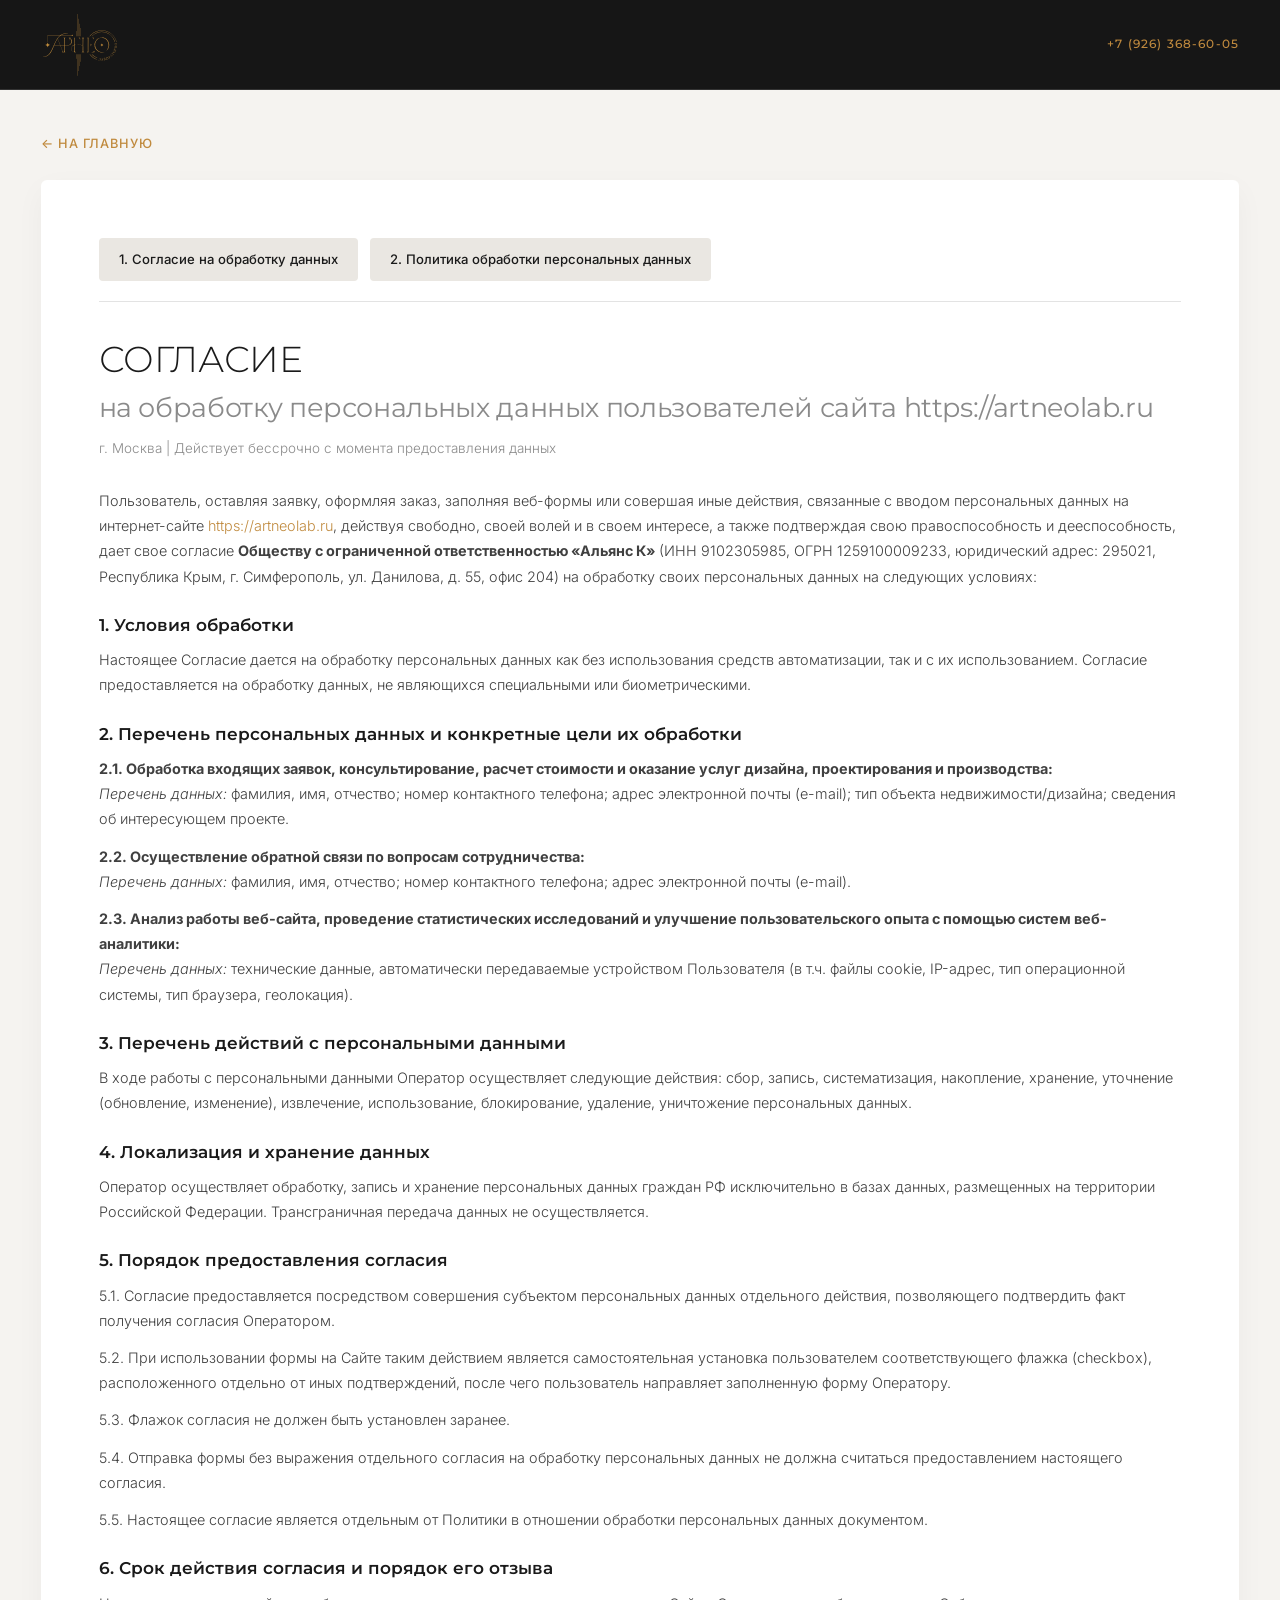
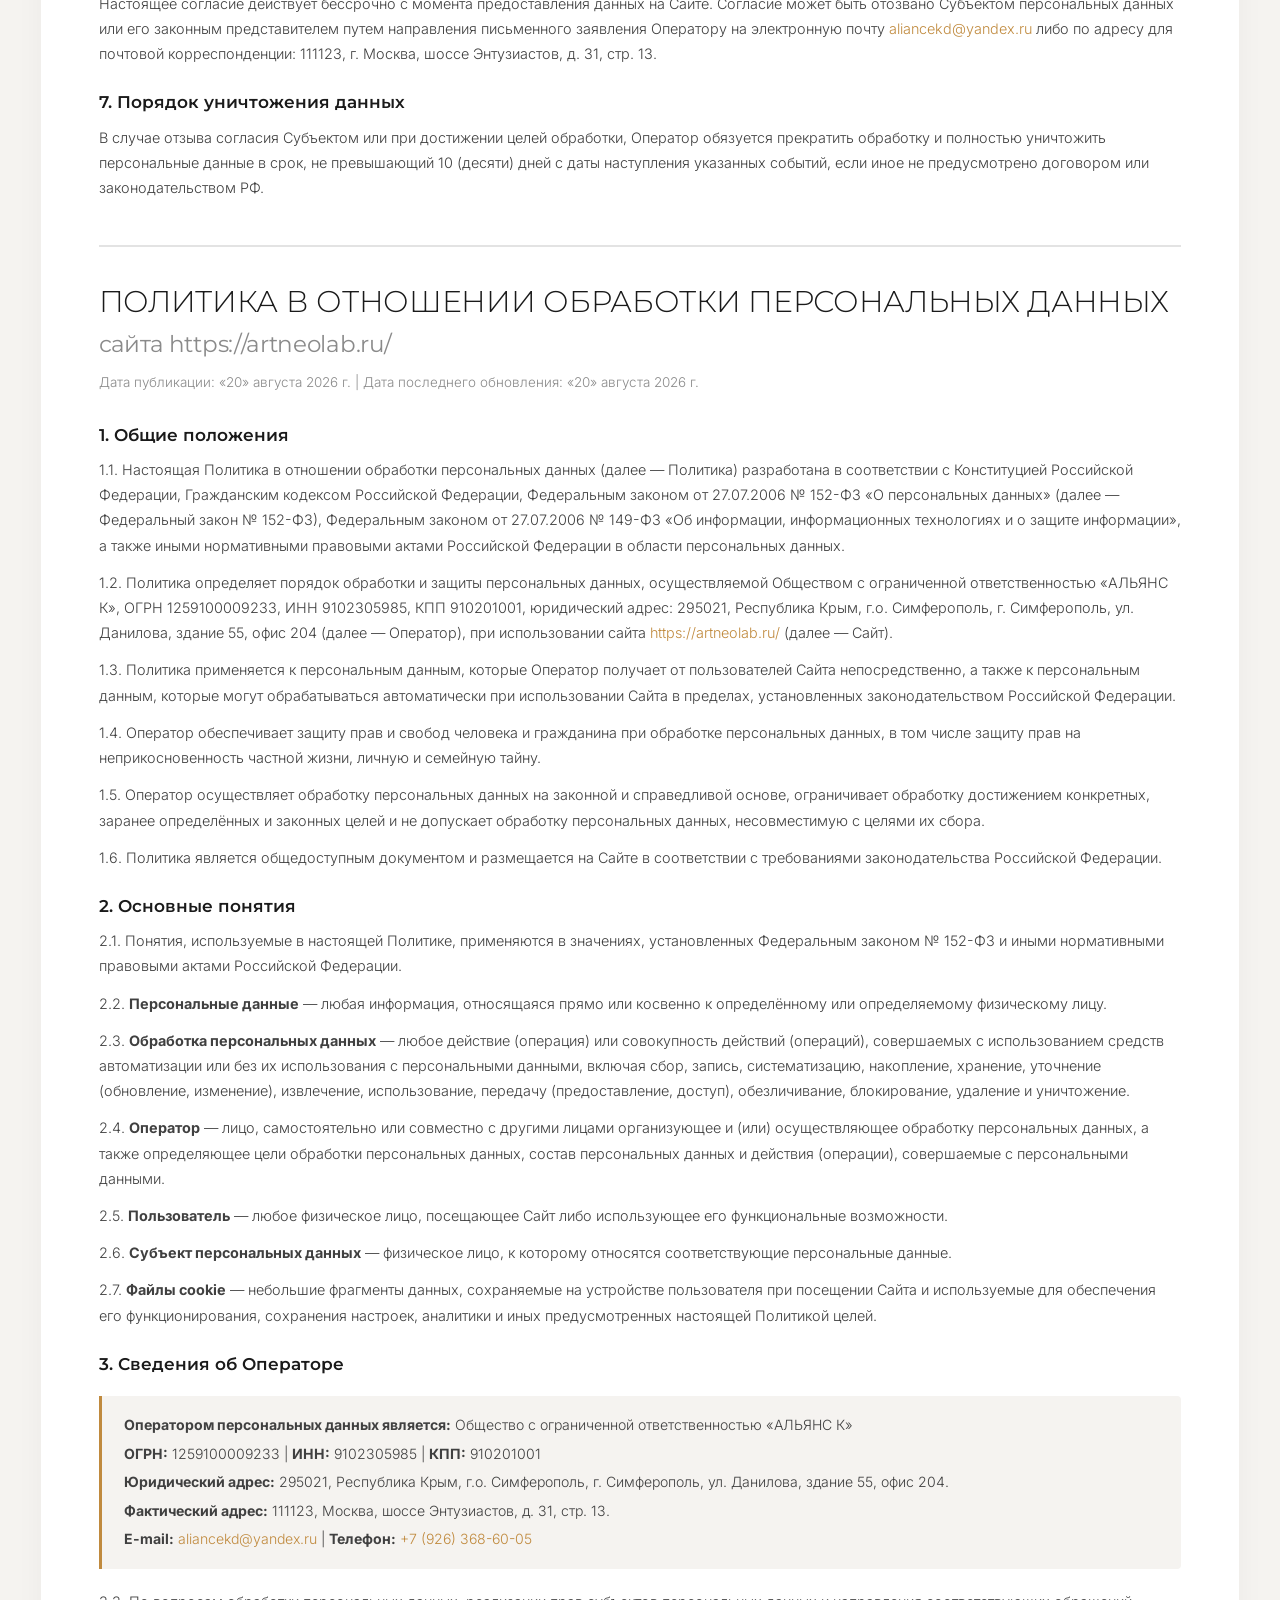
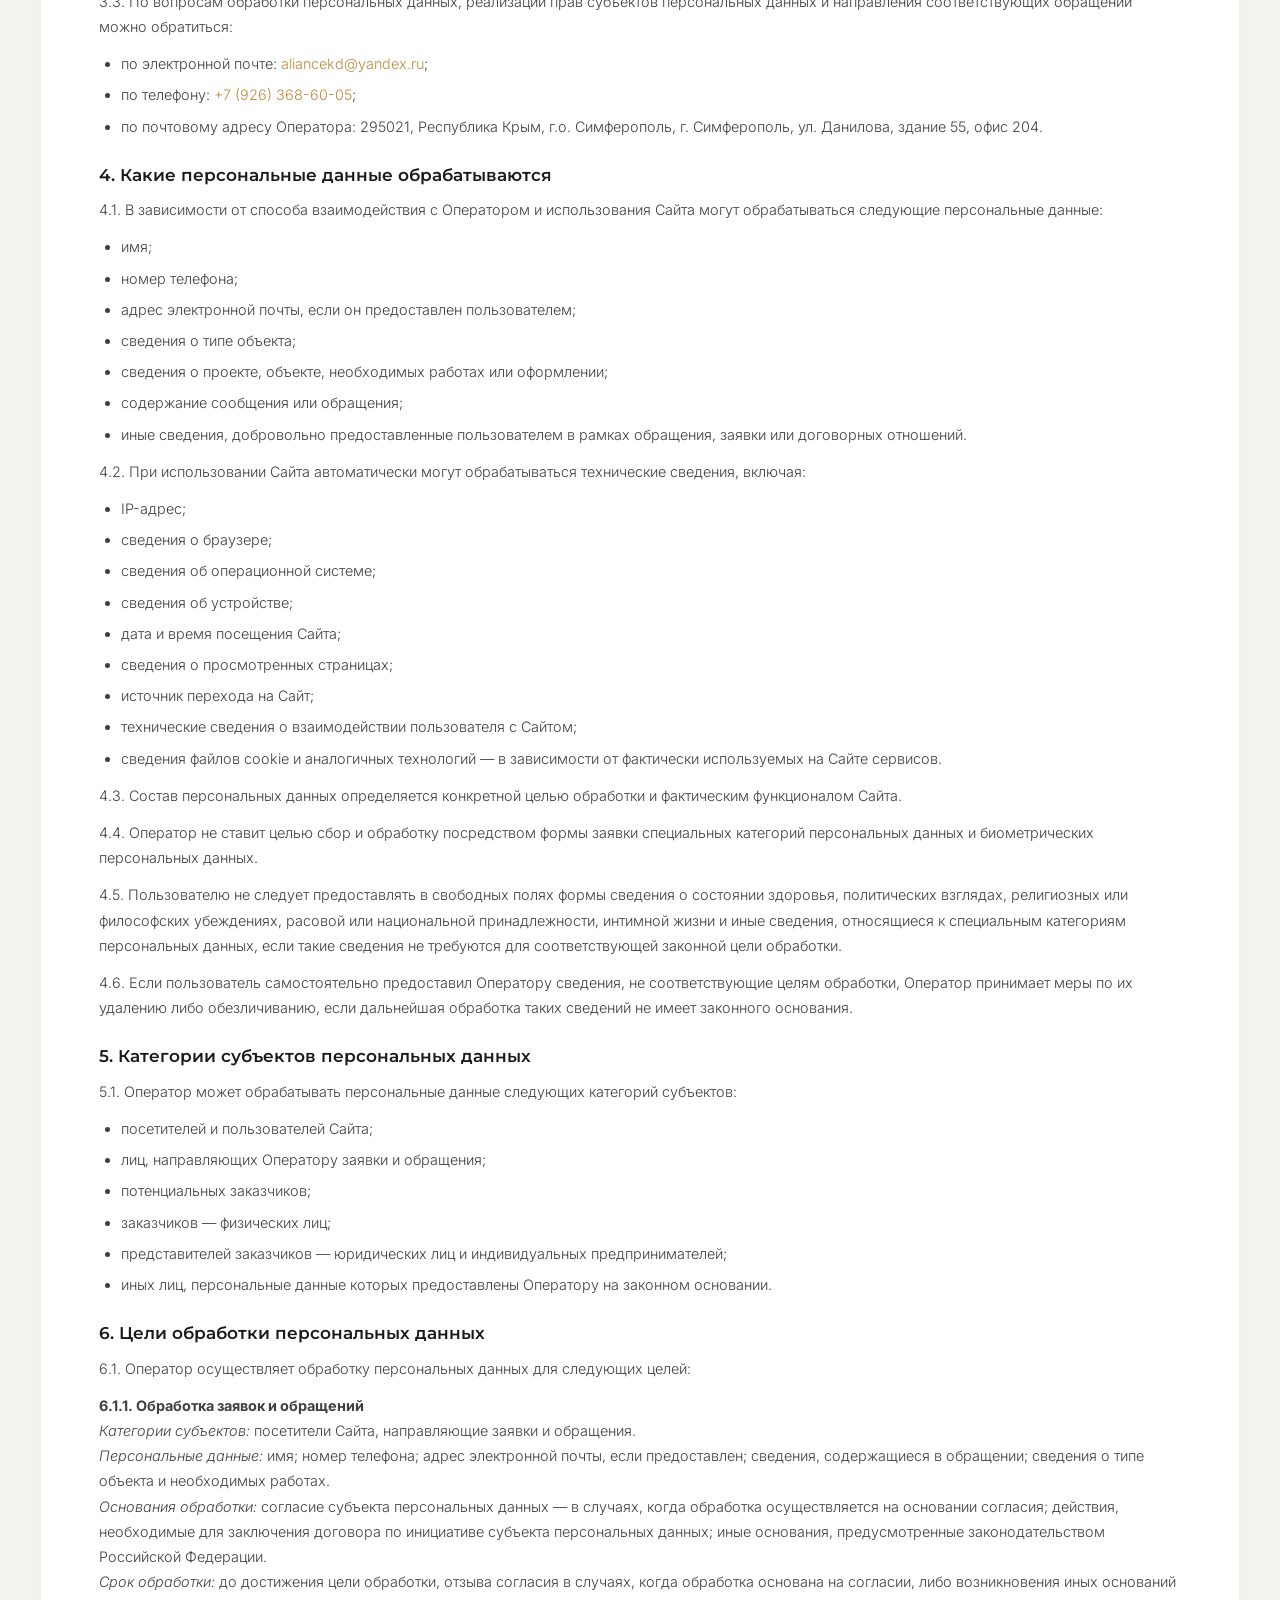
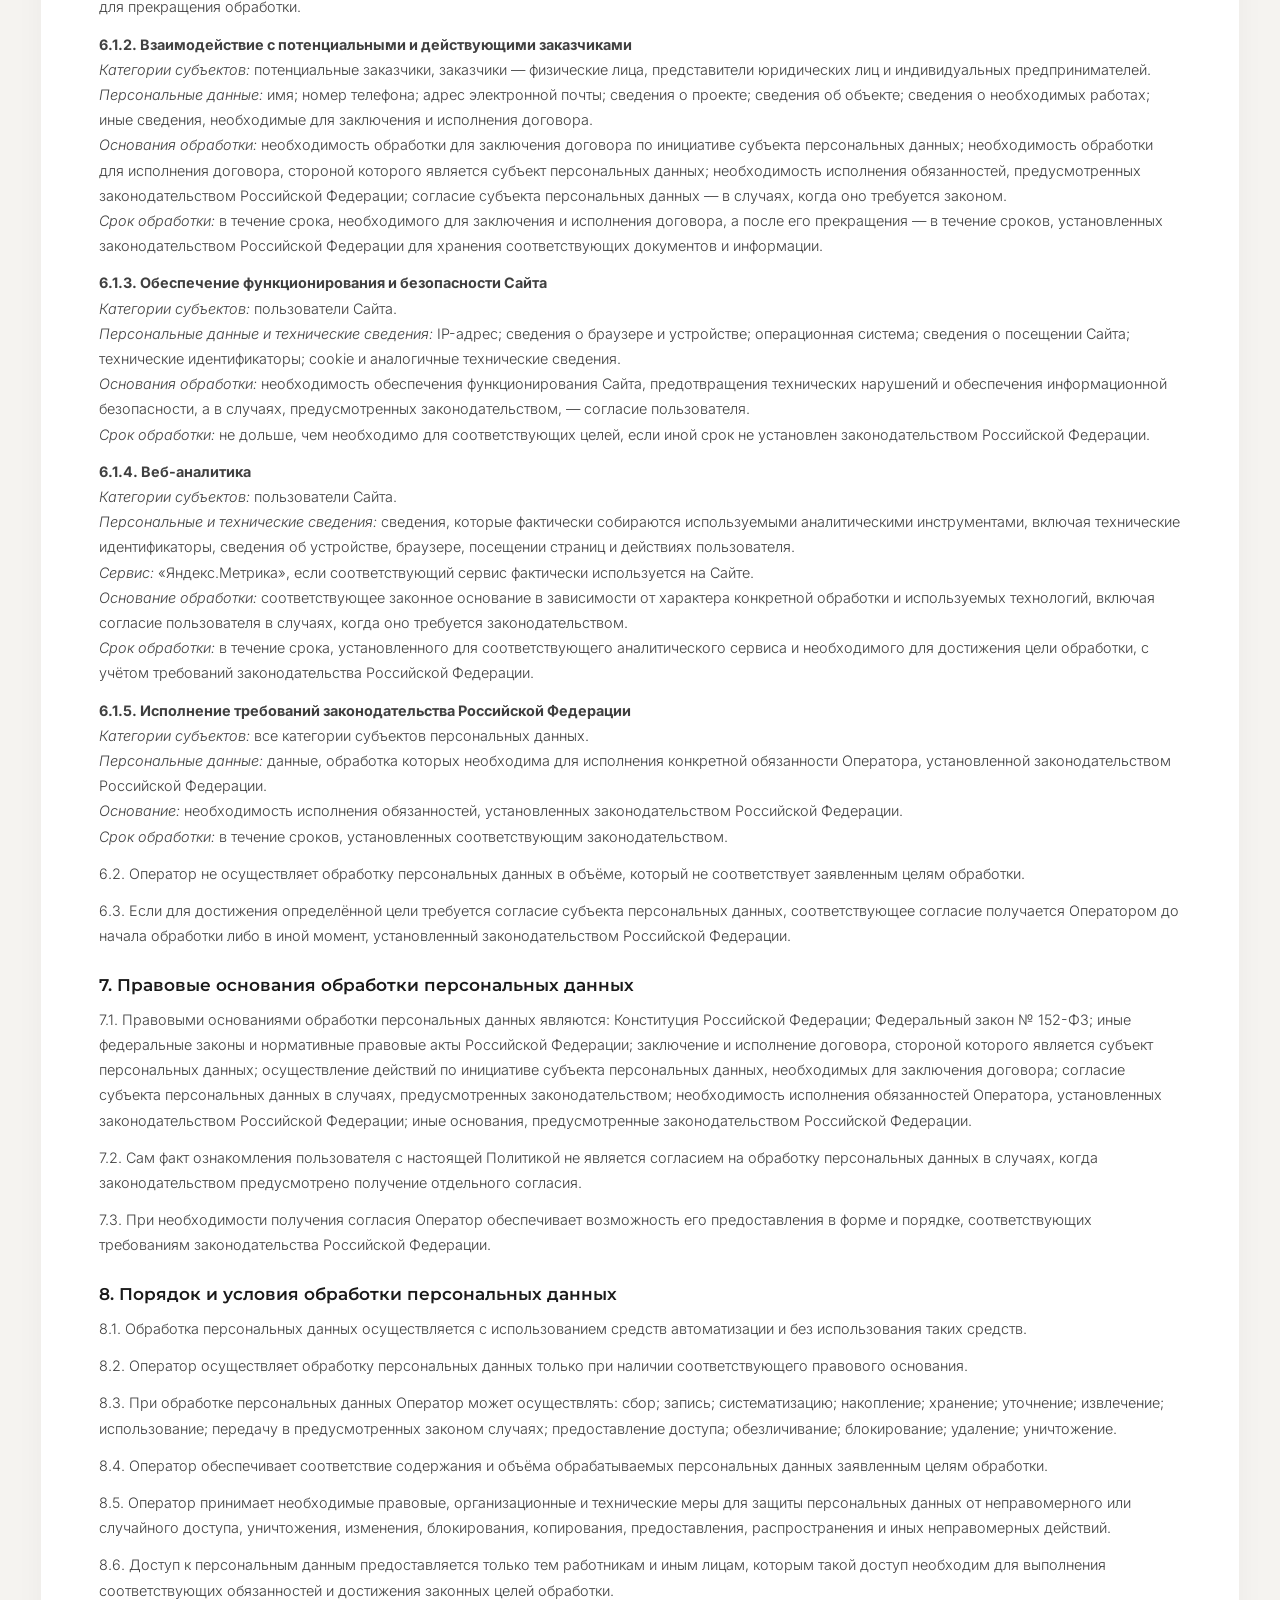
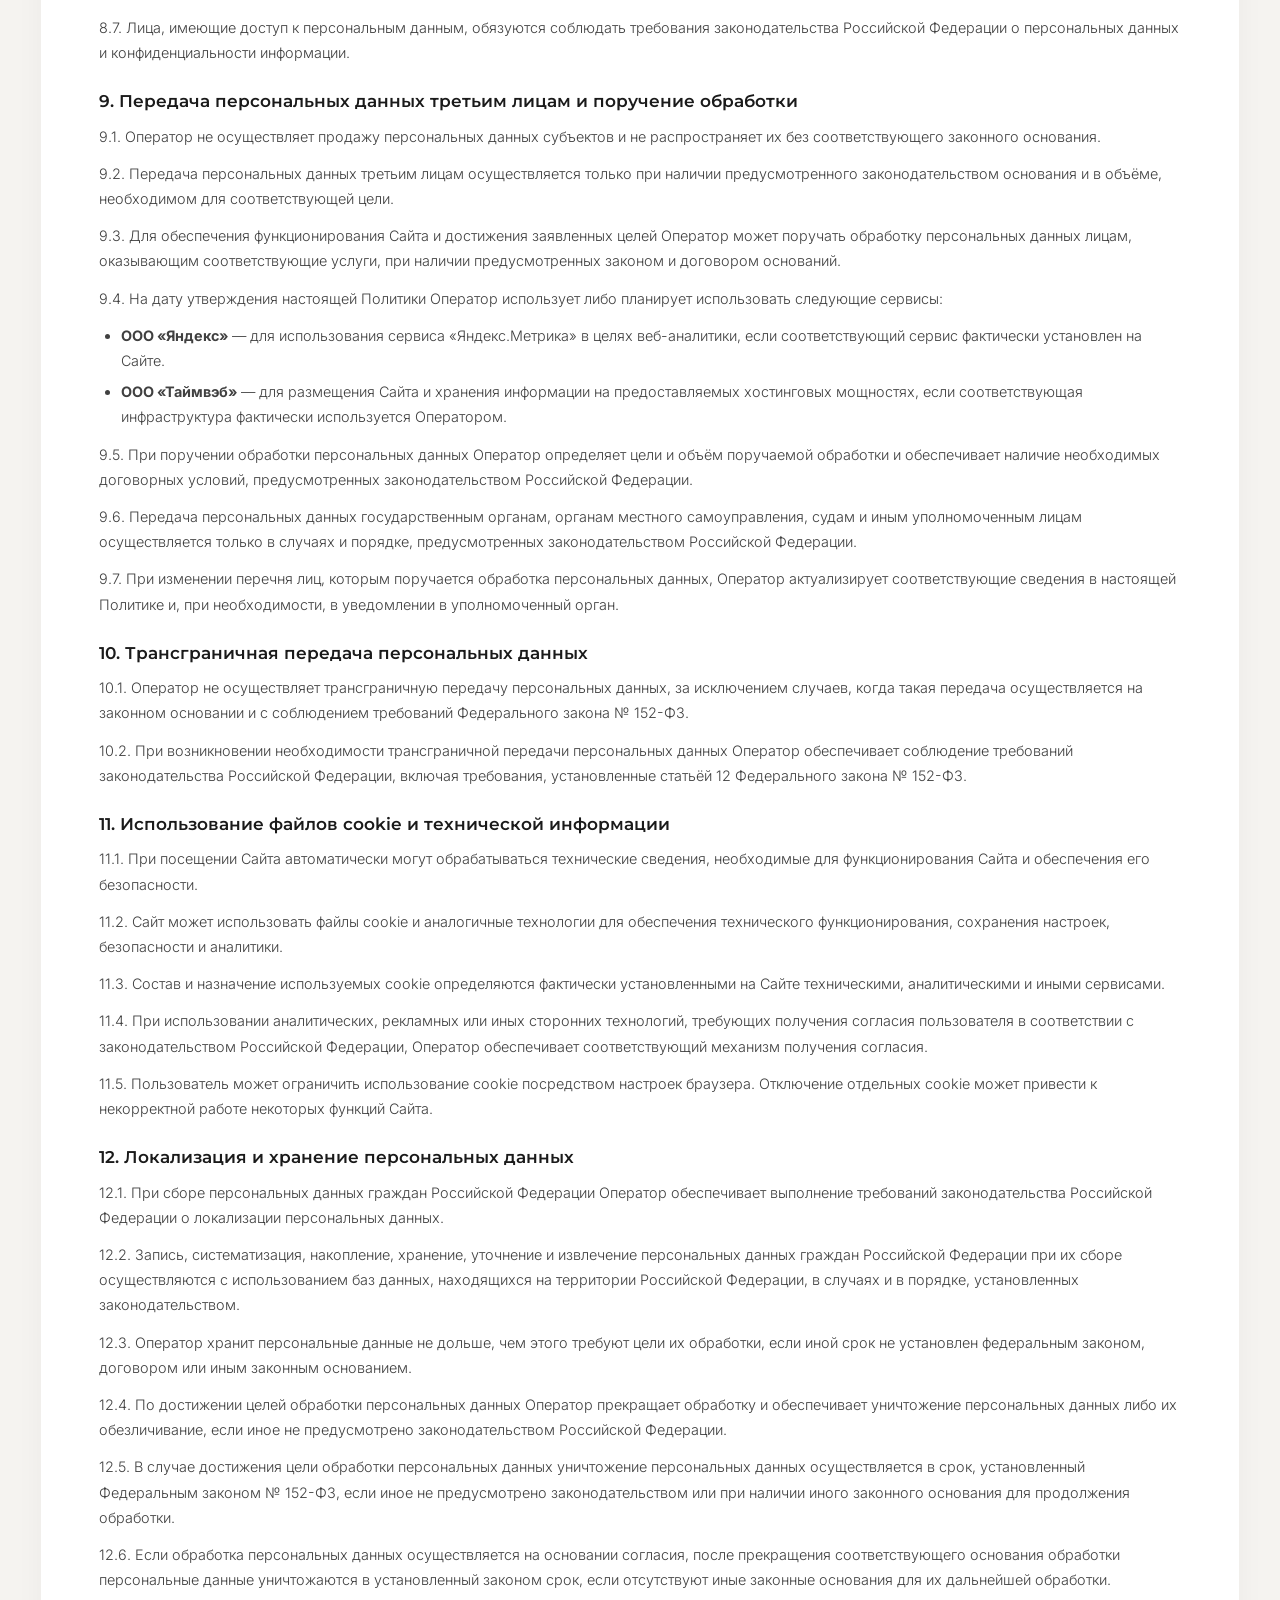
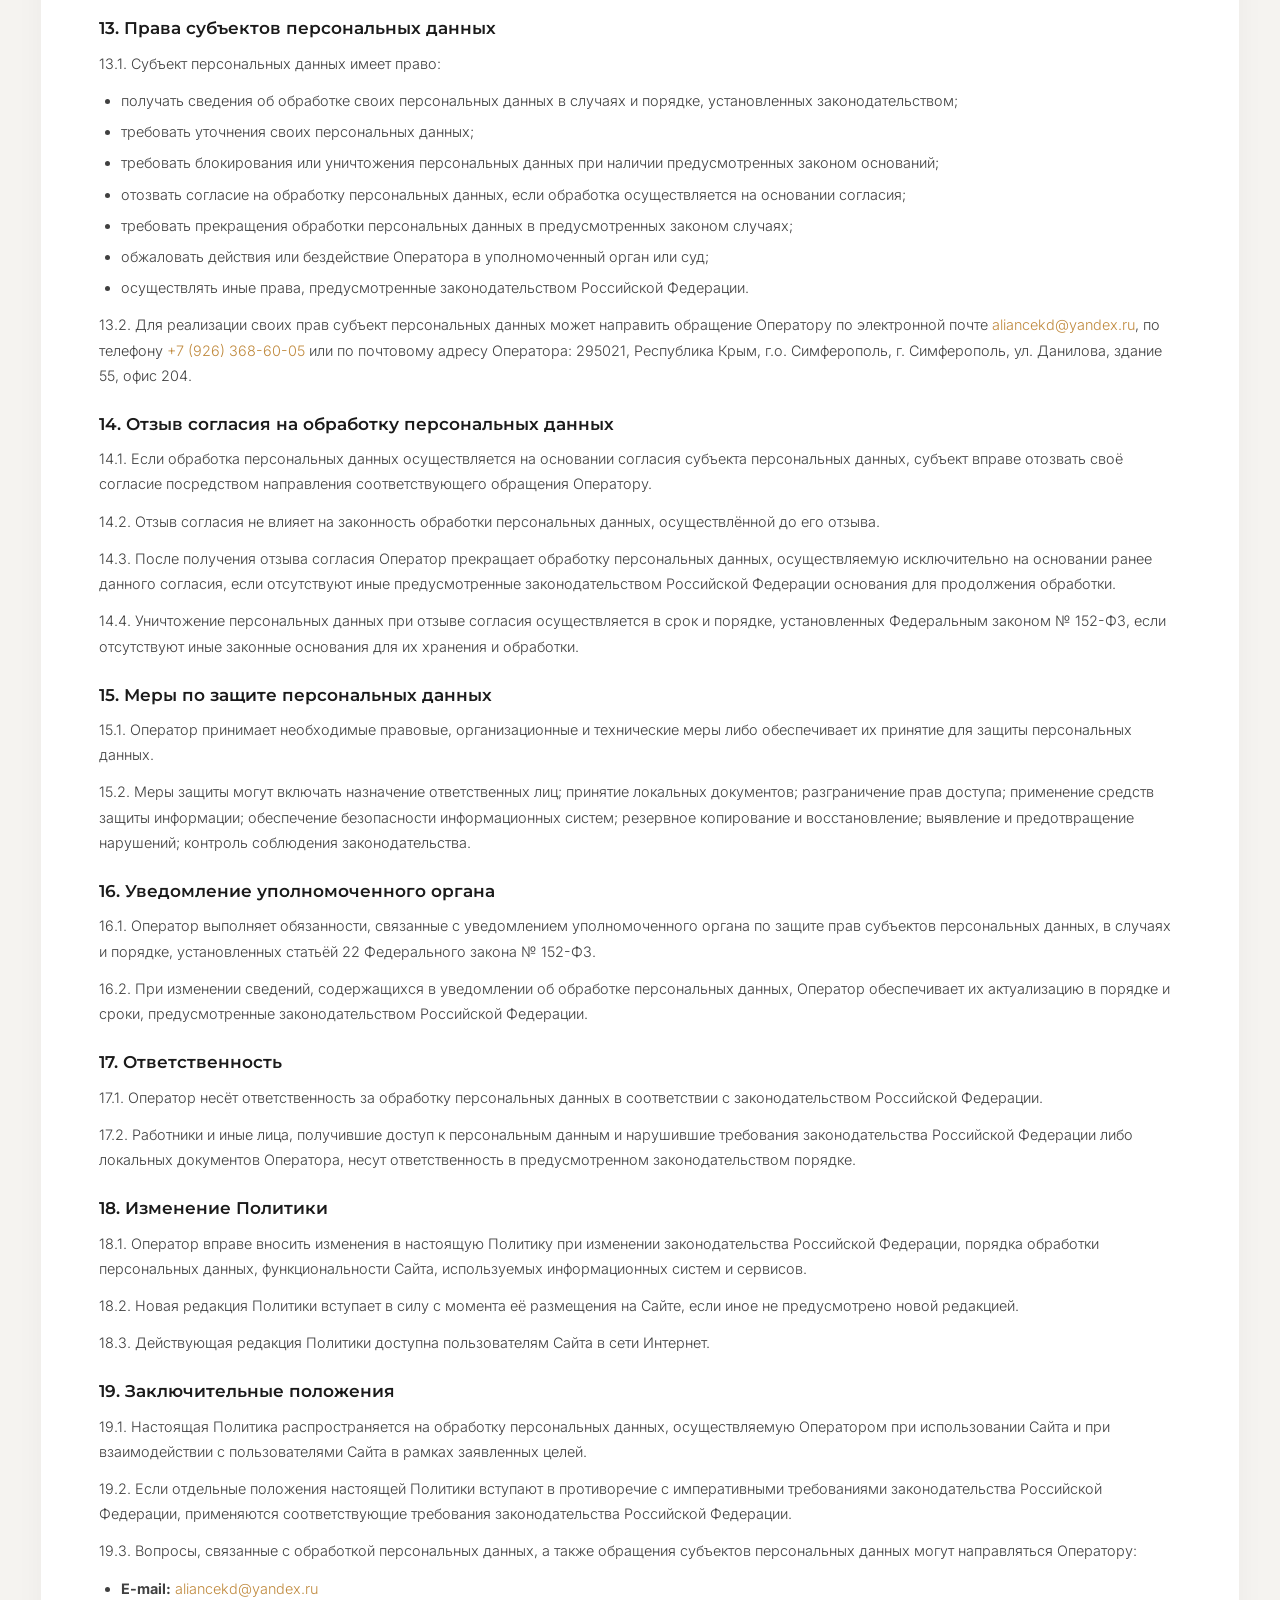
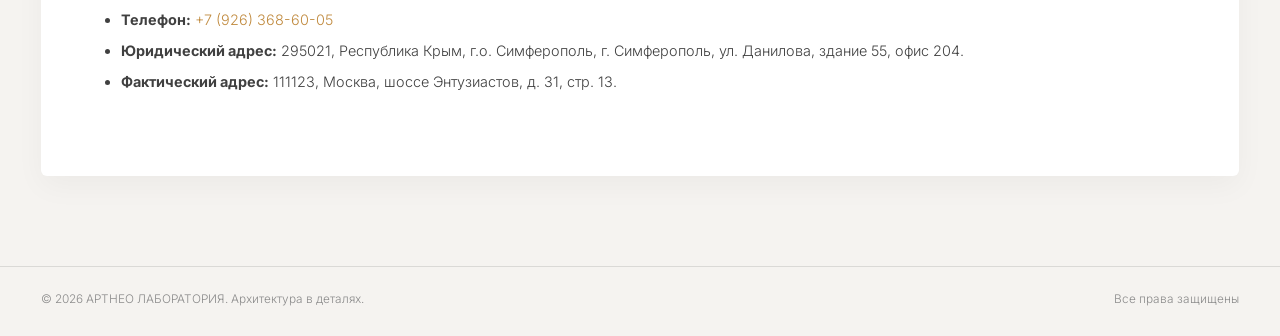
==== commit 8b29100a: "Update contact phone to +7 (926) 368-60-05 and embed Bitrix24 & Yandex.Metrika" ====
--- a/privacy.html
+++ b/privacy.html
@@ -32,8 +32,30 @@
 .back-link { display: inline-flex; align-items: center; gap: 8px; color: var(--gold); font-size: .8rem; font-weight: 500; text-transform: uppercase; letter-spacing: .08em; margin-bottom: 25px; transition: color .3s; }
 .back-link:hover { color: var(--gold-2); }
 </style>
+
+<!-- Bitrix24 Call Tracker -->
+<script>
+(function(w,d,u){
+var s=d.createElement('script');s.async=true;s.src=u+'?'+(Date.now()/60000|0);
+var h=d.getElementsByTagName('script')[0];h.parentNode.insertBefore(s,h);
+})(window,document,'https://cdn-ru.bitrix24.ru/b38887484/crm/tag/call.tracker.js');
+</script>
+
+<!-- Yandex.Metrika counter -->
+<script type="text/javascript">
+    (function(m,e,t,r,i,k,a){
+        m[i]=m[i]||function(){(m[i].a=m[i].a||[]).push(arguments)};
+        m[i].l=1*new Date();
+        for (var j = 0; j < document.scripts.length; j++) {if (document.scripts[j].src === r) { return; }}
+        k=e.createElement(t),a=e.getElementsByTagName(t)[0],k.async=1,k.src=r,a.parentNode.insertBefore(k,a)
+    })(window, document,'script','https://mc.yandex.ru/metrika/tag.js?id=112050700', 'ym');
+
+    ym(112050700, 'init', {ssr:true, webvisor:true, clickmap:true, ecommerce:"dataLayer", referrer: document.referrer, url: location.href, accurateTrackBounce:true, trackLinks:true});
+</script>
+<!-- /Yandex.Metrika counter -->
 </head>
 <body>
+<noscript><div><img src="https://mc.yandex.ru/watch/112050700" style="position:absolute; left:-9999px;" alt="" /></div></noscript>
 
 <!-- Header -->
 <header class="header is-stuck" id="header">
@@ -42,7 +64,7 @@
       <img src="assets/icons/logo-mark.svg" alt="АРТНЕО ЛАБОРАТОРИЯ">
     </a>
     <div class="header__right">
-      <a href="tel:+79255353008" class="header__phone">+7 (925) 535-30-08</a>
+      <a href="tel:+79263686005" class="header__phone">+7 (926) 368-60-05</a>
     </div>
   </div>
 </header>
@@ -144,12 +166,12 @@
             <p><strong>ОГРН:</strong> 1259100009233 | <strong>ИНН:</strong> 9102305985 | <strong>КПП:</strong> 910201001</p>
             <p><strong>Юридический адрес:</strong> 295021, Республика Крым, г.о. Симферополь, г. Симферополь, ул. Данилова, здание 55, офис 204.</p>
             <p><strong>Фактический адрес:</strong> 111123, Москва, шоссе Энтузиастов, д. 31, стр. 13.</p>
-            <p><strong>E-mail:</strong> <a href="mailto:aliancekd@yandex.ru" style="color:var(--gold);">aliancekd@yandex.ru</a> | <strong>Телефон:</strong> <a href="tel:+79255353008" style="color:var(--gold);">+7 (925) 535-30-08</a></p>
+            <p><strong>E-mail:</strong> <a href="mailto:aliancekd@yandex.ru" style="color:var(--gold);">aliancekd@yandex.ru</a> | <strong>Телефон:</strong> <a href="tel:+79263686005" style="color:var(--gold);">+7 (926) 368-60-05</a></p>
           </div>
           <p>3.3. По вопросам обработки персональных данных, реализации прав субъектов персональных данных и направления соответствующих обращений можно обратиться:</p>
           <ul>
             <li>по электронной почте: <a href="mailto:aliancekd@yandex.ru" style="color:var(--gold);">aliancekd@yandex.ru</a>;</li>
-            <li>по телефону: <a href="tel:+79255353008" style="color:var(--gold);">+7 (925) 535-30-08</a>;</li>
+            <li>по телефону: <a href="tel:+79263686005" style="color:var(--gold);">+7 (926) 368-60-05</a>;</li>
             <li>по почтовому адресу Оператора: 295021, Республика Крым, г.о. Симферополь, г. Симферополь, ул. Данилова, здание 55, офис 204.</li>
           </ul>
         </div>
@@ -306,7 +328,7 @@
             <li>обжаловать действия или бездействие Оператора в уполномоченный орган или суд;</li>
             <li>осуществлять иные права, предусмотренные законодательством Российской Федерации.</li>
           </ul>
-          <p>13.2. Для реализации своих прав субъект персональных данных может направить обращение Оператору по электронной почте <a href="mailto:aliancekd@yandex.ru" style="color:var(--gold);">aliancekd@yandex.ru</a>, по телефону <a href="tel:+79255353008" style="color:var(--gold);">+7 (925) 535-30-08</a> или по почтовому адресу Оператора: 295021, Республика Крым, г.о. Симферополь, г. Симферополь, ул. Данилова, здание 55, офис 204.</p>
+          <p>13.2. Для реализации своих прав субъект персональных данных может направить обращение Оператору по электронной почте <a href="mailto:aliancekd@yandex.ru" style="color:var(--gold);">aliancekd@yandex.ru</a>, по телефону <a href="tel:+79263686005" style="color:var(--gold);">+7 (926) 368-60-05</a> или по почтовому адресу Оператора: 295021, Республика Крым, г.о. Симферополь, г. Симферополь, ул. Данилова, здание 55, офис 204.</p>
         </div>
 
         <div class="privacy-section">
@@ -349,7 +371,7 @@
           <p>19.3. Вопросы, связанные с обработкой персональных данных, а также обращения субъектов персональных данных могут направляться Оператору:</p>
           <ul>
             <li><strong>E-mail:</strong> <a href="mailto:aliancekd@yandex.ru" style="color:var(--gold);">aliancekd@yandex.ru</a></li>
-            <li><strong>Телефон:</strong> <a href="tel:+79255353008" style="color:var(--gold);">+7 (925) 535-30-08</a></li>
+            <li><strong>Телефон:</strong> <a href="tel:+79263686005" style="color:var(--gold);">+7 (926) 368-60-05</a></li>
             <li><strong>Юридический адрес:</strong> 295021, Республика Крым, г.о. Симферополь, г. Симферополь, ул. Данилова, здание 55, офис 204.</li>
             <li><strong>Фактический адрес:</strong> 111123, Москва, шоссе Энтузиастов, д. 31, стр. 13.</li>
           </ul>
--- a/css/styles.css
+++ b/css/styles.css
@@ -295,9 +295,9 @@
 .gcard:nth-child(13){grid-column:1 / 2;grid-row:6 / 8}
 .gcard:nth-child(14){grid-column:4 / 5;grid-row:7 / 8}
 .gcard:nth-child(15){grid-column:3 / 4;grid-row:7 / 9}
-.gcard:nth-child(16){grid-column:2 / 3;grid-row:7 / 8}
+.gcard:nth-child(16){grid-column:2 / 3;grid-row:7 / 9}
 .gcard:nth-child(17){grid-column:4 / 5;grid-row:8 / 9}
-.gcard:nth-child(18){grid-column:1 / 3;grid-row:8 / 9}
+.gcard:nth-child(18){grid-column:1 / 2;grid-row:8 / 9}
 
 .gcard img, .gcard video{width:100%;height:100%;object-fit:cover;transition:transform 1.1s var(--ease);display:block}
 .gcard:hover img, .gcard:hover video{transform:scale(1.06)}
@@ -377,150 +377,221 @@
 
 /* ================= ЗАЯВКА + КОНТАКТЫ ================= */
 .cta{background:var(--light);color:var(--txt-dark);position:relative;overflow:hidden;padding-bottom:0 !important;}
-.cta__grid{display:grid;grid-template-columns:1.1fr 1fr;gap:clamp(30px,4vw,60px);align-items:stretch;margin-top:20px;}
+.cta__grid{display:grid;grid-template-columns:1.05fr 1fr;gap:clamp(36px,5vw,80px);align-items:center;margin-top:20px;}
 
 /* Left Column */
-.cta__left{padding:0;display:flex;flex-direction:column;justify-content:space-between;max-width:440px;width:100%;}
+.cta__left{
+  padding:20px 0;
+  display:flex;
+  flex-direction:column;
+  justify-content:space-between;
+  max-width:480px;
+  width:100%;
+}
 .cta__eyebrow{font-size:.7rem;text-transform:uppercase;letter-spacing:.08em;color:var(--gold);display:flex;align-items:center;gap:15px;margin-bottom:16px}
 .cta__eyebrow::before{content:"";width:40px;height:1px;background:var(--gold)}
-.cta__left h2{font-family:'Montserrat',sans-serif;font-size:clamp(1.85rem,3.1vw,2.6rem);line-height:1.18;font-weight:300;font-style:normal;color:var(--txt-dark);margin-bottom:8px;letter-spacing:-.02em}
-.cta__left h2 .cta__gold{color:var(--gold);font-style:normal}
-.cta__sub{font-size:.8rem;line-height:1.55;color:var(--txt-soft);margin-bottom:28px;max-width:340px}
+.cta__left h2{
+  font-family:'Montserrat',sans-serif;
+  font-size:clamp(2rem,3.3vw,2.85rem);
+  line-height:1.15;
+  font-weight:300;
+  font-style:normal;
+  color:var(--txt-dark);
+  margin-bottom:18px;
+  letter-spacing:-.02em;
+}
+.cta__left h2 .cta__gold{
+  color:var(--gold);
+  font-style:normal;
+}
+.cta__sub{
+  font-size:.84rem;
+  line-height:1.6;
+  color:var(--txt-soft);
+  margin-bottom:30px;
+  max-width:360px;
+}
 
 .cta__contacts{border-top:1px solid var(--line-l);padding-top:2px;width:100%;}
 .cline-row{display:flex;align-items:center;border-bottom:1px solid var(--line-l);padding:16px 0}
-.cline-lbl{font-size:.65rem;text-transform:uppercase;letter-spacing:.05em;color:var(--txt-soft);width:120px;flex:none}
-.cline{font-size:.82rem;color:var(--txt-dark);transition:.3s;text-decoration:none}
+.cline-lbl{font-size:.65rem;text-transform:uppercase;letter-spacing:.08em;color:var(--txt-soft);width:120px;flex:none}
+.cline{font-size:.84rem;color:var(--txt-dark);transition:.3s;text-decoration:none}
 .cline:hover{color:var(--gold)}
 .cline--static:hover{color:inherit}
 
 /* Right Column (Form) */
-.cta__right{background:#0a0c0b;color:#fff;padding:45px 55px;display:flex;flex-direction:column;justify-content:center;margin:0;width:100%;}
+.cta__right{
+  background:#0a0c0b;
+  color:#fff;
+  padding:clamp(40px,4.5vw,55px) clamp(30px,4vw,52px);
+  border-radius:4px;
+  display:flex;
+  flex-direction:column;
+  justify-content:space-between;
+  margin:0;
+  width:100%;
+  box-sizing:border-box;
+}
 
 /* Bottom Logo */
 .cta__logo-bottom{display:flex;justify-content:center;padding:clamp(65px,6.5vw,100px) 0 clamp(20px,2vw,35px);width:100%;}
 .cta__logo-bottom .cta__logo{width:320px !important;height:auto;filter:drop-shadow(0 10px 20px rgba(0,0,0,0.12));}
-.form__title{font-size:clamp(1.45rem,2.2vw,1.85rem);font-weight:400;color:#ffffff;font-family:'Montserrat',sans-serif;letter-spacing:.06em;margin:0 0 10px;line-height:1.25}
-.form__subtitle{font-size:.84rem;color:#8A8A8A;line-height:1.5;margin:0 0 24px;font-weight:300}
-
-.form__field-box{
-  position:relative;display:flex;align-items:center;
-  background:rgba(255,255,255,0.02);border:1px solid rgba(255,255,255,0.12);
-  border-radius:6px;padding:0 16px;margin-bottom:14px;
-  transition:border-color .25s var(--ease), background .25s var(--ease);
-}
-.form__field-box:focus-within{
-  border-color:var(--gold);background:rgba(255,255,255,0.04);
-}
-.form__field-box.has-error{
+
+.form__title{
+  font-size:clamp(1.75rem,2.5vw,2.3rem);
+  font-weight:300;
+  color:var(--gold);
+  font-family:'Montserrat',sans-serif;
+  letter-spacing:.04em;
+  margin:0 0 28px;
+  line-height:1.2;
+}
+
+.form--dark .form__row{
+  display:grid;
+  grid-template-columns:1fr 1fr;
+  gap:24px;
+  margin-bottom:20px;
+}
+.form--dark .field{
+  display:block;
+  margin-bottom:20px;
+}
+.form--dark .field--full{
+  margin-bottom:24px;
+}
+.form--dark .field__lbl{
+  display:block;
+  font-size:.62rem;
+  text-transform:uppercase;
+  letter-spacing:.06em;
+  color:#7a7d7b;
+  margin-bottom:8px;
+  font-family:'Montserrat',sans-serif;
+  font-weight:500;
+}
+.field__input-wrap{
+  position:relative;
+  display:flex;
+  align-items:center;
+  border-bottom:1px solid #2a2c2b;
+  transition:border-color .3s var(--ease);
+}
+.field__input-wrap:focus-within{
+  border-color:var(--gold);
+}
+.field__input-wrap.has-error{
   border-color:#B4552F !important;
 }
-.form__icon{
-  width:17px;height:17px;color:#6e706f;flex-shrink:0;margin-right:14px;
-  transition:color .25s var(--ease);
-}
-.form__field-box:focus-within .form__icon{
+.field__icon{
+  width:15px;
+  height:15px;
+  color:#5a5c5b;
+  flex-shrink:0;
+  margin-right:10px;
+  transition:color .3s var(--ease);
+}
+.field__input-wrap:focus-within .field__icon{
   color:var(--gold);
 }
-.form__field-box input,
-.form__field-box select,
-.form__field-box textarea{
-  width:100%;padding:14px 0;background:transparent;border:none;outline:none;
-  color:#fff;font-family:inherit;font-size:.88rem;
-}
-.form__field-box input::placeholder,
-.form__field-box textarea::placeholder{
-  color:#727573;opacity:1;
-}
-.form__field-box--select{
-  padding-right:36px;
-}
-.form__field-box--select select{
-  appearance:none;cursor:pointer;color:#fff;
-}
-.form__field-box--select select option{
-  background:#141414;color:#fff;
-}
-.form__field-box--select select:invalid,
-.form__field-box--select select option[value=""][disabled]{
-  color:#727573;
-}
-.form__chevron{
-  position:absolute;right:16px;width:14px;height:14px;color:#727573;
-  pointer-events:none;transition:transform .25s;
-}
-.form__field-box--textarea{
-  align-items:flex-start;padding-top:12px;padding-bottom:12px;
-}
-.form__field-box--textarea textarea{
-  resize:vertical;min-height:70px;line-height:1.5;padding:0;
-}
-.form__icon--top{
+.form--dark input,
+.form--dark select,
+.form--dark textarea{
+  width:100%;
+  padding:8px 0 10px;
+  background:transparent;
+  border:none;
+  outline:none;
+  color:#fff;
+  font-family:inherit;
+  font-size:.88rem;
+  transition:.3s var(--ease);
+}
+.form--dark input::placeholder,
+.form--dark textarea::placeholder{
+  color:#5a5c5b;
+  opacity:1;
+}
+.field__input-wrap--select{
+  position:relative;
+}
+.field__input-wrap--select select{
+  appearance:none;
+  cursor:pointer;
+  color:#fff;
+  padding-right:26px;
+}
+.field__input-wrap--select select option{
+  background:#0a0c0b;
+  color:#fff;
+}
+.field__chevron{
+  position:absolute;
+  right:2px;
+  width:12px;
+  height:12px;
+  color:#7a7d7b;
+  pointer-events:none;
+  transition:transform .25s;
+}
+
+.form__footer{
+  display:flex;
+  justify-content:space-between;
+  align-items:flex-end;
+  gap:16px;
+  margin-top:28px;
+  padding-top:10px;
+}
+.form__consents-group{
+  display:flex;
+  flex-direction:column;
+  gap:9px;
+  max-width:320px;
+}
+.form__check{
+  display:flex;
+  align-items:flex-start;
+  gap:8px;
+  cursor:pointer;
+  user-select:none;
+}
+.form__check-input{
+  position:absolute;
+  opacity:0;
+  width:0;
+  height:0;
+  margin:0;
+  pointer-events:none;
+}
+.form__check-box{
+  width:15px;
+  height:15px;
+  border:1px solid #4a4d4b;
+  border-radius:2px;
+  background:rgba(255,255,255,.05);
+  flex-shrink:0;
   margin-top:2px;
-}
-
-.form__consents{
-  margin-top:18px;margin-bottom:20px;display:flex;flex-direction:column;gap:12px;
-}
-.form__check{
-  display:flex;align-items:flex-start;gap:12px;cursor:pointer;user-select:none;
-}
-.form__check-input{
-  position:absolute;opacity:0;width:0;height:0;margin:0;pointer-events:none;
-}
-.form__check-box{
-  width:16px;height:16px;border:1px solid #4a4d4b;border-radius:3px;
-  background:rgba(255,255,255,0.04);flex-shrink:0;margin-top:2px;
-  position:relative;transition:border-color .2s, background .2s;
+  position:relative;
+  transition:border-color .2s, background .2s;
 }
 .form__check:hover .form__check-box{
   border-color:var(--gold);
 }
 .form__check-input:checked + .form__check-box{
-  background:var(--gold);border-color:var(--gold);
+  background:var(--gold);
+  border-color:var(--gold);
 }
 .form__check-input:checked + .form__check-box::after{
-  content:"";position:absolute;left:5px;top:2px;width:4px;height:8px;
-  border:solid #0D0D0D;border-width:0 2px 2px 0;transform:rotate(45deg);
-}
-.form__check-input:focus-visible + .form__check-box{
-  outline:2px solid var(--gold);outline-offset:2px;
-}
-.form__check.has-error .form__check-box{
-  border-color:#B4552F !important;
-}
-.form__check-label{
-  font-size:.74rem;line-height:1.5;color:#929694;
-}
-.form__check-label a{
-  color:var(--gold);text-decoration:underline;text-underline-offset:2px;transition:color .2s;
-}
-.form__check-label a:hover{
-  color:var(--gold-2);
-}
-.form__req{
-  color:var(--gold);font-weight:bold;margin-left:2px;
-}
-.form__note{
-  font-size:.68rem;color:#686a69;margin-top:2px;
-}
-
-.btn--form-submit{
-  width:100%;padding:16px 24px;background:transparent;border:1px solid var(--gold);
-  border-radius:6px;color:var(--gold);font-family:'Montserrat',sans-serif;
-  font-size:.76rem;font-weight:600;letter-spacing:.22em;text-transform:uppercase;
-  cursor:pointer;transition:all .3s var(--ease);display:flex;align-items:center;justify-content:center;
-}
-.btn--form-submit:hover:not(:disabled):not(.is-disabled){
-  background:var(--gold);color:#0D0D0D;box-shadow:0 8px 24px rgba(192,138,62,0.25);
-}
-.btn--form-submit:disabled,
-.btn--form-submit.is-disabled{
-  opacity:.38;
-  cursor:not-allowed;
-  border-color:rgba(255,255,255,0.18);
-  color:rgba(255,255,255,0.45);
-  box-shadow:none;
+  content:"";
+  position:absolute;
+  left:4.5px;
+  top:1.5px;
+  width:4px;
+  height:7.5px;
+  border:solid #0D0D0D;
+  border-width:0 1.8px 1.8px 0;
+  transform:rotate(45deg);
 }
 .form__check.has-error .form__check-box{
   border-color:#B4552F !important;
@@ -532,11 +603,69 @@
   25%{transform:translateX(-3px)}
   75%{transform:translateX(3px)}
 }
-.form__bottom-disclaimer{
-  margin:14px 0 0;font-size:.67rem;line-height:1.55;color:#686a69;text-align:left;
+.form__check-label{
+  font-size:.65rem;
+  line-height:1.45;
+  color:#7a7d7b;
+}
+.form__check-label a{
+  color:var(--gold);
+  text-decoration:underline;
+  text-underline-offset:2px;
+  transition:color .2s;
+}
+.form__check-label a:hover{
+  color:var(--gold-2);
+}
+.form__req{
+  color:var(--gold);
+  font-weight:bold;
+  margin-left:2px;
+}
+
+.btn--submit-arrow{
+  background:var(--gold);
+  border:1px solid var(--gold);
+  border-radius:4px;
+  color:#fff;
+  font-family:'Montserrat',sans-serif;
+  font-size:.72rem;
+  text-transform:uppercase;
+  letter-spacing:.14em;
+  font-weight:600;
+  display:inline-flex;
+  align-items:center;
+  gap:10px;
+  cursor:pointer;
+  padding:12px 24px;
+  transition:all .3s var(--ease);
+  flex-shrink:0;
+  outline:none;
+}
+.btn--submit-arrow:hover:not(:disabled):not(.is-disabled){
+  background:var(--gold-2);
+  border-color:var(--gold-2);
+  box-shadow:0 6px 20px rgba(192,138,62,0.35);
+}
+.btn--submit-arrow .submit-arrow-icon{
+  width:14px;
+  height:14px;
+  transition:transform .3s var(--ease);
+  filter:brightness(0) invert(1);
+}
+.btn--submit-arrow:hover:not(:disabled):not(.is-disabled) .submit-arrow-icon{
+  transform:translate(3px, 3px);
+}
+.btn--submit-arrow:disabled,
+.btn--submit-arrow.is-disabled{
+  opacity:.35;
+  cursor:not-allowed;
+  box-shadow:none;
 }
 .form__status{
-  margin:12px 0 0;font-size:.82rem;color:var(--gold);line-height:1.4;
+  margin:12px 0 0;
+  font-size:.8rem;
+  color:var(--gold);
 }
 
 /* ================= ПОДВАЛ ================= */
@@ -605,14 +734,18 @@
   .steps{grid-template-columns:1fr;row-gap:0}
   .step{border-right:0;border-bottom:1px solid var(--line-d);padding:18px 0}
   .step:last-child{border-bottom:0}
-  .cta__grid{grid-template-columns:1fr}
-  .cta__left{padding:20px 0 40px;}
-  .cta__right{padding:clamp(32px, 6vw, 45px) clamp(16px, 4vw, 28px);border-radius:8px;}
+  .cta__grid{grid-template-columns:1fr;gap:40px}
+  .cta__left{padding:20px 0 10px;}
+  .cta__right{padding:clamp(30px, 6vw, 45px) clamp(18px, 4vw, 30px);border-radius:4px;}
+  .form--dark .form__row{grid-template-columns:1fr;gap:14px;}
+  .form__footer{flex-direction:column;align-items:flex-start;gap:20px;}
+  .btn--submit-arrow{width:100%;justify-content:flex-start;}
   .cta__media{display:none}
   .ggrid{
     grid-template-columns:1fr 1fr;
     grid-template-rows:auto;
     grid-auto-rows:clamp(140px, 36vw, 190px);
+    grid-auto-flow:dense;
     gap:clamp(8px, 2.2vw, 14px);
   }
   .gcard:nth-child(1){grid-column:1 / 3;grid-row:span 2}
@@ -631,9 +764,9 @@
   .gcard:nth-child(13){grid-column:2 / 3;grid-row:span 2}
   .gcard:nth-child(14){grid-column:1 / 2;grid-row:span 1}
   .gcard:nth-child(15){grid-column:1 / 2;grid-row:span 2}
-  .gcard:nth-child(16){grid-column:2 / 3;grid-row:span 1}
-  .gcard:nth-child(17){grid-column:2 / 3;grid-row:span 1}
-  .gcard:nth-child(18){grid-column:1 / 3;grid-row:span 1}
+  .gcard:nth-child(16){grid-column:2 / 3;grid-row:span 2}
+  .gcard:nth-child(17){grid-column:1 / 2;grid-row:span 1}
+  .gcard:nth-child(18){grid-column:2 / 3;grid-row:span 1}
   .btn{width:100%}
   .btn--link{width:auto}
   .footer__inner{flex-direction:column;gap:6px}
